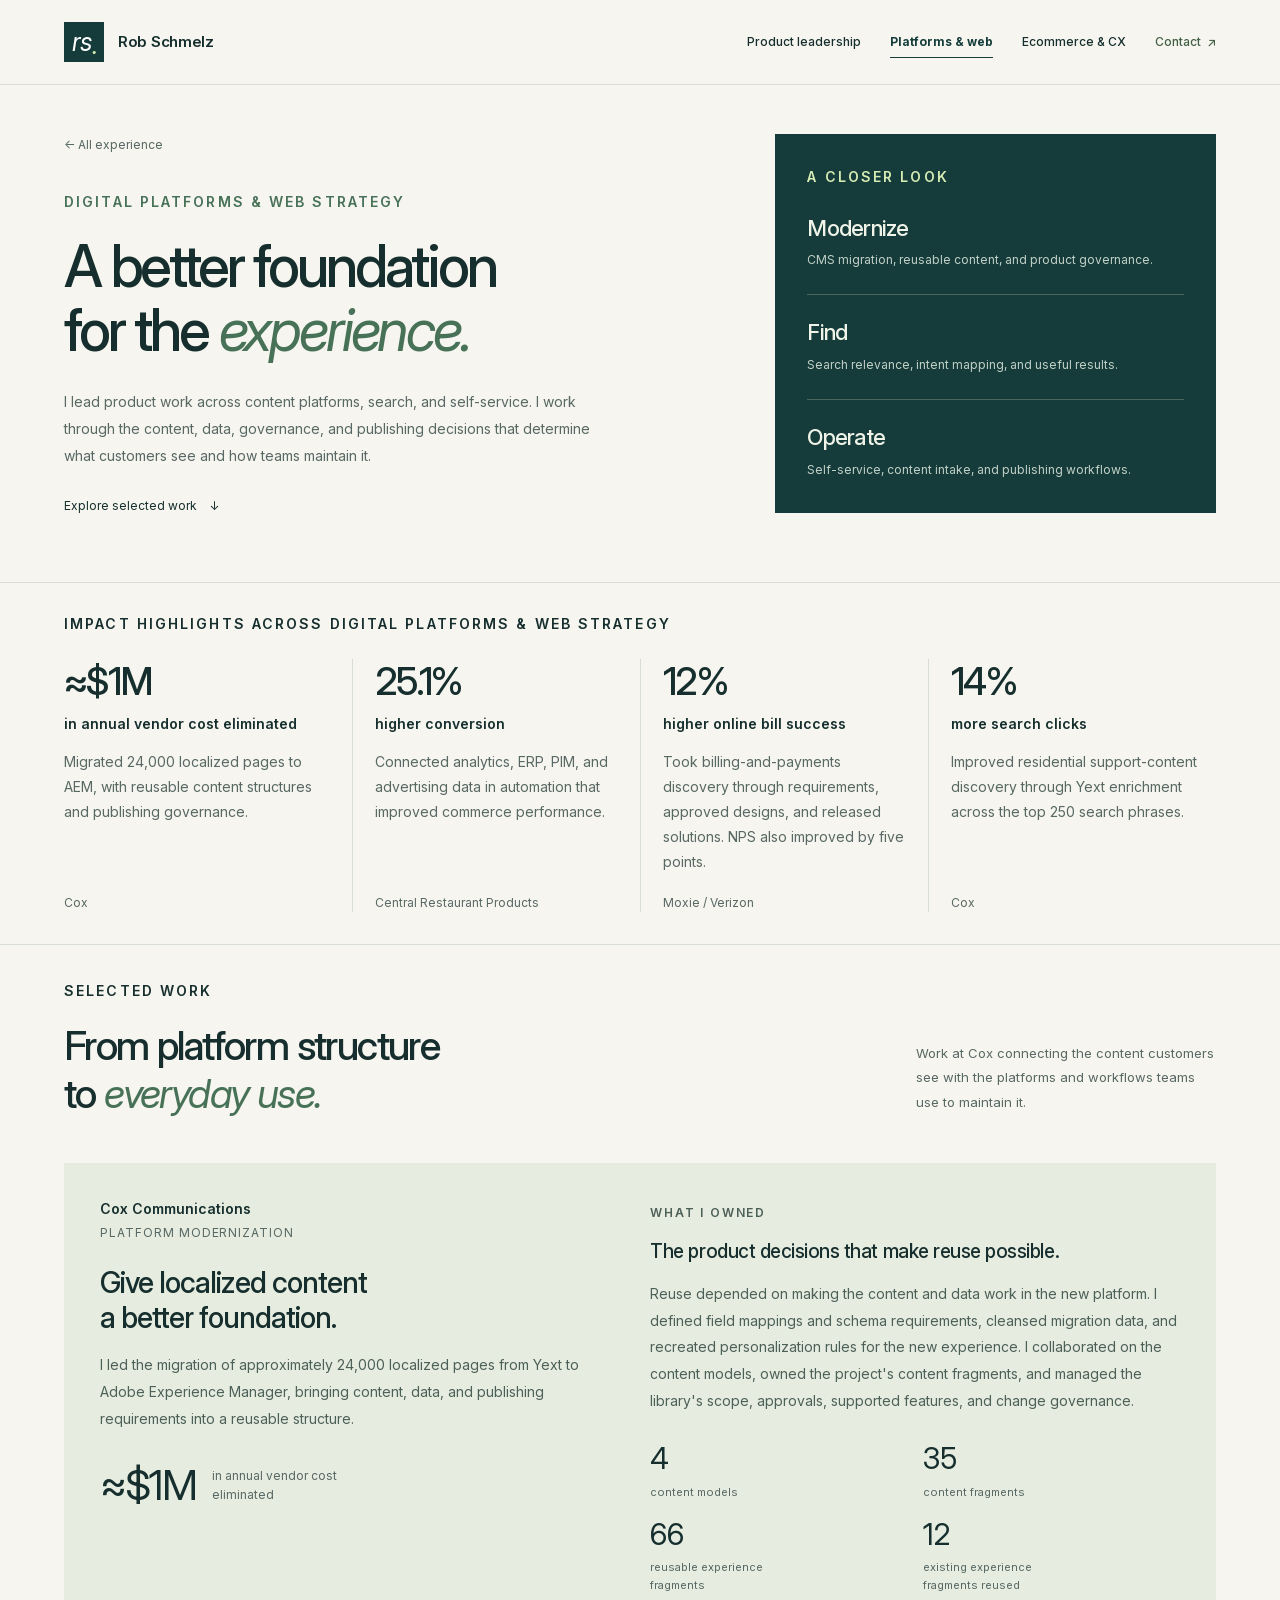
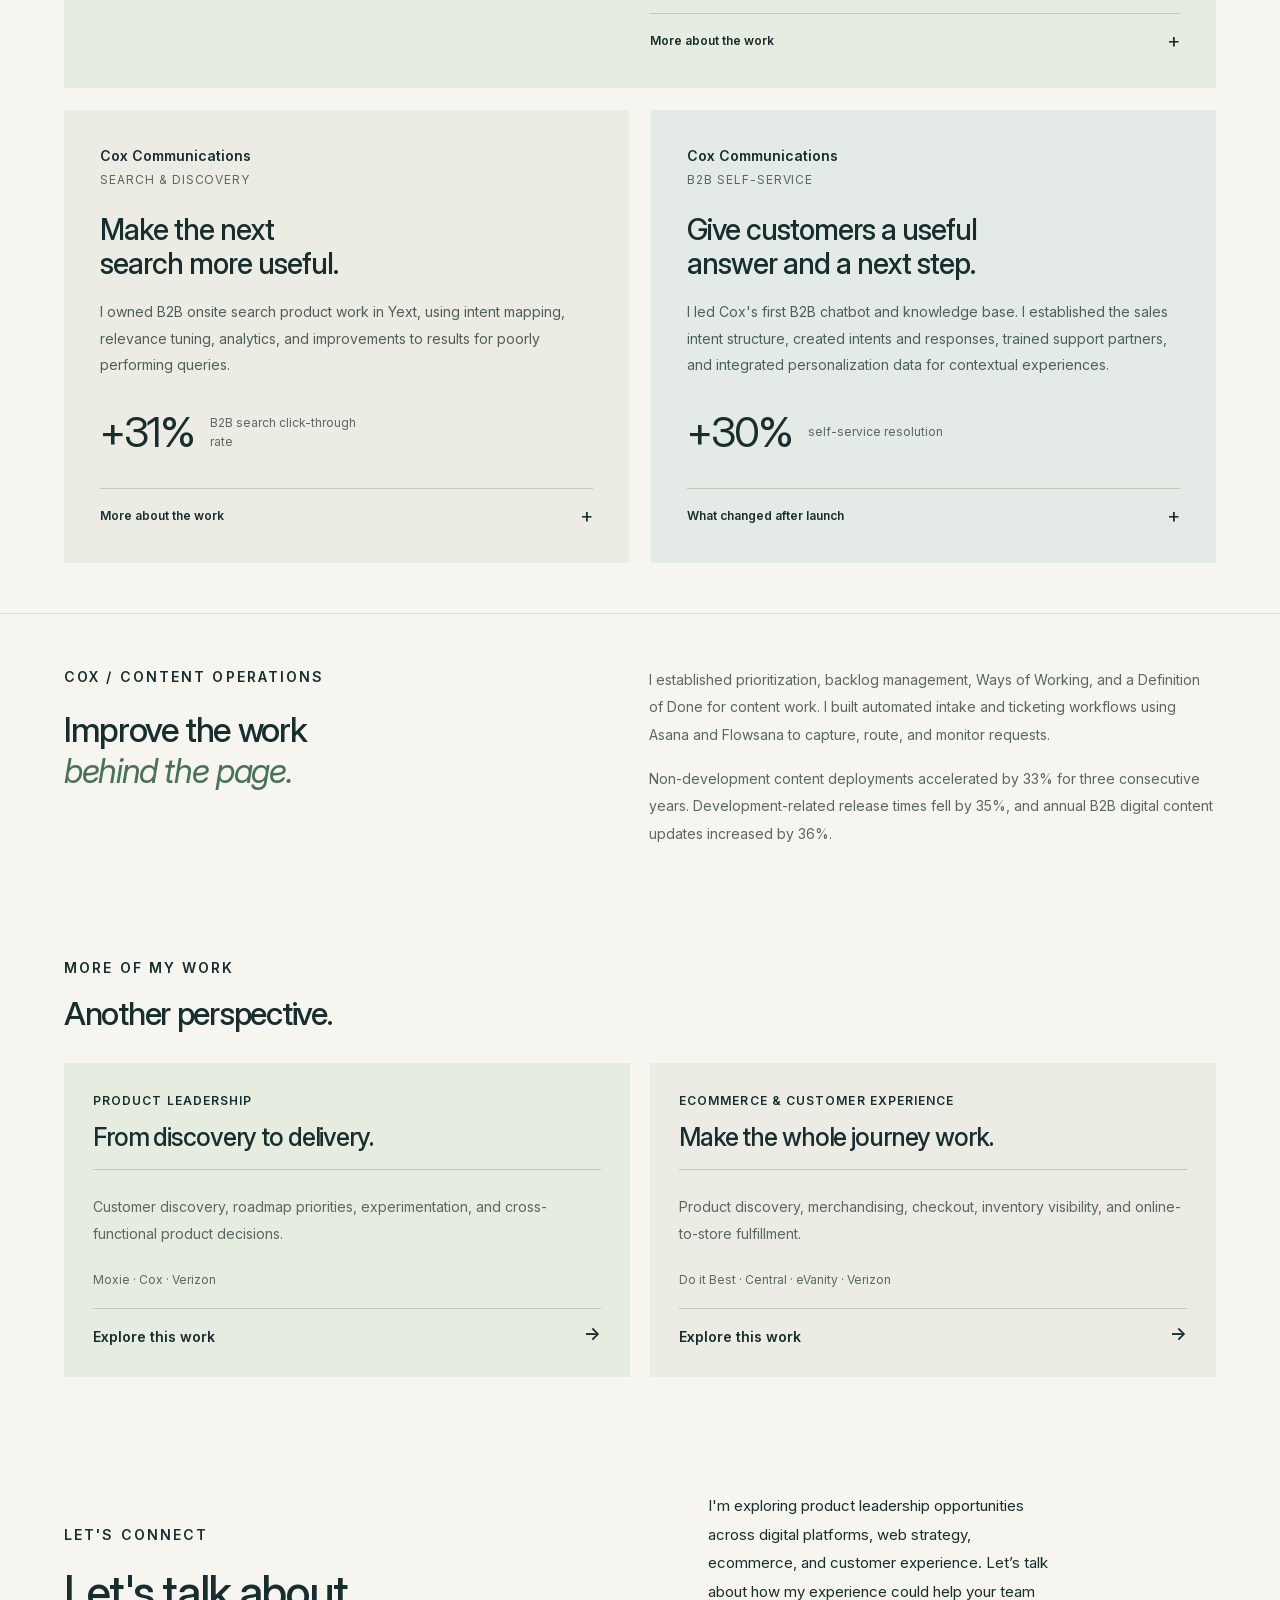
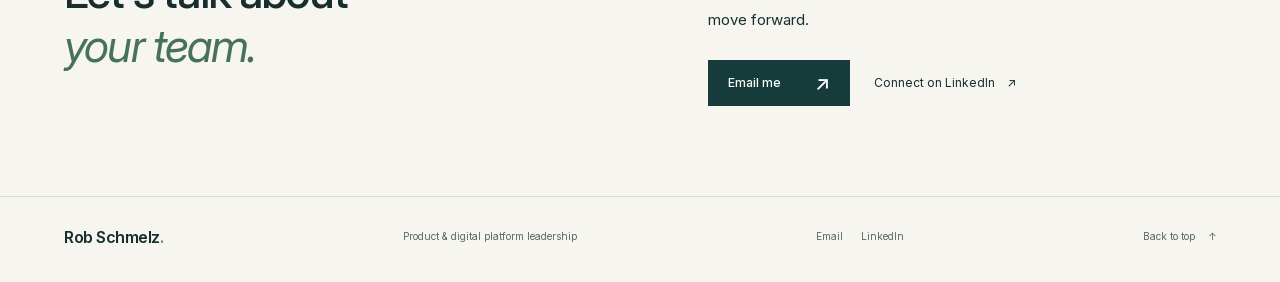
==== digital-platforms.html @ 1239a4dd "Polish portfolio grammar and clarify fulfillment wording" ====
<!doctype html>
<html lang="en"><head><meta charset="utf-8"><meta name="viewport" content="width=device-width, initial-scale=1"><meta name="theme-color" content="#153c3a"><meta name="description" content="Cox CMS modernization, structured content, search, self-service, and publishing workflows. Digital platform and web strategy work by Rob Schmelz."><meta name="robots" content="index, follow"><link rel="canonical" href="https://rs-mandalorian.github.io/portfolio/digital-platforms.html"><meta property="og:title" content="Digital Platforms &amp; Web Strategy | Rob Schmelz"><meta property="og:description" content="Cox CMS modernization, structured content, search, self-service, and publishing workflows. Digital platform and web strategy work by Rob Schmelz."><meta property="og:type" content="website"><meta property="og:url" content="https://rs-mandalorian.github.io/portfolio/digital-platforms.html"><title>Digital Platforms &amp; Web Strategy | Rob Schmelz</title><link rel="icon" href="./mark.svg" type="image/svg+xml"><link rel="stylesheet" href="./styles.css?v=aem-fragments-v9"><script src="./app.js" defer></script></head>
<body><a class="skip-link" href="#main">Skip to content</a><header class="site-header"><a class="wordmark" href="./index.html" aria-label="Rob Schmelz, home"><span class="monogram" aria-hidden="true">rs<span>.</span></span><span>Rob Schmelz</span></a><button class="menu-button" aria-expanded="false" aria-controls="navigation" hidden>Menu <span aria-hidden="true">+</span></button><nav id="navigation" aria-label="Main navigation"><a href="./product-leadership.html">Product leadership</a><a href="./digital-platforms.html" aria-current="page">Platforms &amp; web</a><a href="./ecommerce-customer-experience.html">Ecommerce &amp; CX</a><a href="#contact">Contact <span aria-hidden="true">↗</span></a></nav></header><main id="main"><section class="detail-hero section-shell" id="top" aria-labelledby="page-title"><div><a class="breadcrumb" href="./index.html">← All experience</a><p class="eyebrow">Digital platforms &amp; web strategy</p><h1 id="page-title">A better foundation<br>for the <em>experience.</em></h1><p class="detail-intro">I lead product work across content platforms, search, and self-service. I work through the content, data, governance, and publishing decisions that determine what customers see and how teams maintain it.</p><a class="text-link" href="#work">Explore selected work <span aria-hidden="true">↓</span></a></div><aside class="focus-panel" aria-label="Work covered on this page"><p class="eyebrow">A closer look</p><ol><li><div><h2>Modernize</h2><p>CMS migration, reusable content, and product governance.</p></div></li><li><div><h2>Find</h2><p>Search relevance, intent mapping, and useful results.</p></div></li><li><div><h2>Operate</h2><p>Self-service, content intake, and publishing workflows.</p></div></li></ol></aside></section><section class="impact-highlights section-shell" id="impact" aria-labelledby="impact-title"><div class="impact-heading"><h2 class="eyebrow" id="impact-title">Impact highlights across Digital Platforms &amp; Web Strategy</h2></div><ol class="impact-grid"><li class="impact-card"><h3><strong>≈$1M</strong><span>in annual vendor cost eliminated</span></h3><p class="impact-description">Migrated 24,000 localized pages to AEM, with reusable content structures and publishing governance.</p><p class="impact-employer">Cox</p></li><li class="impact-card"><h3><strong>25.1%</strong><span>higher conversion</span></h3><p class="impact-description">Connected analytics, ERP, PIM, and advertising data in automation that improved commerce performance.</p><p class="impact-employer">Central Restaurant Products</p></li><li class="impact-card"><h3><strong>12%</strong><span>higher online bill success</span></h3><p class="impact-description">Took billing-and-payments discovery through requirements, approved designs, and released solutions. NPS also improved by five points.</p><p class="impact-employer">Moxie / Verizon</p></li><li class="impact-card"><h3><strong>14%</strong><span>more search clicks</span></h3><p class="impact-description">Improved residential support-content discovery through Yext enrichment across the top 250 search phrases.</p><p class="impact-employer">Cox</p></li></ol></section><section class="section-shell detail-work" id="work" aria-labelledby="work-title"><div class="section-heading"><div><p class="eyebrow">Selected work</p><h2 id="work-title">From platform structure<br>to <em>everyday use.</em></h2></div><p>Work at Cox connecting the content customers see with the platforms and workflows teams use to maintain it.</p></div><article class="case case-featured">
        <div class="case-overview"><div class="case-meta"><span>Cox Communications</span><span>Platform modernization</span></div><h3>Give localized content<br>a better foundation.</h3><p>I led the migration of approximately 24,000 localized pages from Yext to Adobe Experience Manager, bringing content, data, and publishing requirements into a reusable structure.</p><div class="case-outcome"><strong>≈$1M</strong><span>in annual vendor cost eliminated</span></div></div>
        <div class="case-story"><p class="eyebrow">What I owned</p><h4>The product decisions that make reuse possible.</h4><p>Reuse depended on making the content and data work in the new platform. I defined field mappings and schema requirements, cleansed migration data, and recreated personalization rules for the new experience. I collaborated on the content models, owned the project's content fragments, and managed the library's scope, approvals, supported features, and change governance.</p><div class="library-counts library-counts-fragments"><div><strong>4</strong><span>content models</span></div><div><strong>35</strong><span>content fragments</span></div><div><strong>66</strong><span>reusable experience fragments</span></div><div><strong>12</strong><span>existing experience fragments reused</span></div></div><details><summary>More about the work <span aria-hidden="true">+</span></summary><div class="detail-copy"><p>I created a SQL database to ingest and normalize Yext Knowledge Graph data. That gave the team a repeatable source for AEM content structures.</p><p>I co-defined the AEM structures with technical partners, wrote user stories and acceptance criteria, and coordinated phased releases designed to protect revenue continuity.</p><p>As I standardized visualization, documentation, and delivery workflows using Figma and FigJam, the projected delivery timeline fell from approximately two years to one.</p></div></details></div>
      </article><div class="case-pair"><article class="case case-search"><div class="case-meta"><span>Cox Communications</span><span>Search &amp; discovery</span></div><h3>Make the next<br>search more useful.</h3><p>I owned B2B onsite search product work in Yext, using intent mapping, relevance tuning, analytics, and improvements to results for poorly performing queries.</p><div class="case-outcome"><strong>+31%</strong><span>B2B search click-through rate</span></div><details><summary>More about the work <span aria-hidden="true">+</span></summary><div class="detail-copy"><p>In a separate residential search initiative, I identified high-volume phrases that weren't surfacing the right support content. I updated daily Yext ingestion rules to add supplemental search terms to a newly indexed field.</p><p>I expanded the rules to cover the top 250 search phrases, increasing residential search clicks by 14%.</p></div></details></article><article class="case case-fulfillment"><div class="case-meta"><span>Cox Communications</span><span>B2B self-service</span></div><h3>Give customers a useful<br>answer and a next step.</h3><p>I led Cox's first B2B chatbot and knowledge base. I established the sales intent structure, created intents and responses, trained support partners, and integrated personalization data for contextual experiences.</p><div class="case-outcome"><strong>+30%</strong><span>self-service resolution</span></div><details><summary>What changed after launch <span aria-hidden="true">+</span></summary><div class="detail-copy"><p>The B2B chatbot diverted 25% of support inquiries. I used post-launch feedback to reprioritize escalation paths and improve responses about service pricing and availability.</p><p>In a separate residential chatbot initiative, I led the vendor migration from Creative Virtual to LogMeIn / Nanorep. That work increased engagement by 12% and reduced support demand by 22%.</p></div></details></article></div></section><section class="section-shell narrative-section" aria-labelledby="operations-title"><div><p class="eyebrow">Cox / Content operations</p><h2 id="operations-title">Improve the work<br><em>behind the page.</em></h2></div><div class="narrative-copy"><p>I established prioritization, backlog management, Ways of Working, and a Definition of Done for content work. I built automated intake and ticketing workflows using Asana and Flowsana to capture, route, and monitor requests.</p><p>Non-development content deployments accelerated by 33% for three consecutive years. Development-related release times fell by 35%, and annual B2B digital content updates increased by 36%.</p></div></section><section class="section-shell related-section" aria-labelledby="related-title"><p class="eyebrow">More of my work</p><h2 id="related-title">Another perspective.</h2><div class="area-grid related-grid"><article class="area-card"><div class="area-header"><div><p class="eyebrow">Product leadership</p><h3>From discovery to delivery.</h3></div></div><p class="area-description">Customer discovery, roadmap priorities, experimentation, and cross-functional product decisions.</p><span class="area-employers">Moxie · Cox · Verizon</span><a class="area-link" href="./product-leadership.html">Explore this work <span aria-hidden="true">→</span></a></article><article class="area-card"><div class="area-header"><div><p class="eyebrow">Ecommerce &amp; customer experience</p><h3>Make the whole journey work.</h3></div></div><p class="area-description">Product discovery, merchandising, checkout, inventory visibility, and online-to-store fulfillment.</p><span class="area-employers">Do it Best · Central · eVanity · Verizon</span><a class="area-link" href="./ecommerce-customer-experience.html">Explore this work <span aria-hidden="true">→</span></a></article></div></section><section class="contact-section section-shell" id="contact" aria-labelledby="contact-title"><div><p class="eyebrow">Let's connect</p><h2 id="contact-title">Let's talk about<br><em>your team.</em></h2></div><div class="contact-copy"><p>I'm exploring product leadership opportunities across digital platforms, web strategy, ecommerce, and customer experience. Let’s talk about how my experience could help your team move forward.</p><div class="contact-links"><a class="button button-dark" href="mailto:rob.schmelz@gmail.com">Email me <span aria-hidden="true">↗</span></a><a class="text-link" href="https://www.linkedin.com/in/robschmelz/" target="_blank" rel="noopener noreferrer">Connect on LinkedIn <span aria-hidden="true">↗</span></a></div></div></section></main><footer class="site-footer section-shell"><a class="footer-name" href="#top">Rob Schmelz<span aria-hidden="true">.</span></a><p>Product &amp; digital platform leadership</p><div class="footer-links"><a href="mailto:rob.schmelz@gmail.com">Email</a><a href="https://www.linkedin.com/in/robschmelz/" target="_blank" rel="noopener noreferrer">LinkedIn</a></div><a href="#top">Back to top <span aria-hidden="true">↑</span></a></footer></body></html>
---- styles.css ----
@charset "UTF-8";
@font-face{font-family:Inter;font-style:normal;font-weight:100 900;font-display:swap;src:url("./InterVariable.woff2") format("woff2")}@font-face{font-family:Inter;font-style:italic;font-weight:100 900;font-display:swap;src:url("./InterVariable-Italic.woff2") format("woff2")}
:root{--paper:#f6f5ef;--ink:#162f2e;--muted:#586864;--line:#d8ded4;--green:#153c3a;--lime:#d7ecb4;--white:#fff;--sans:'Inter',Arial,sans-serif}
*{box-sizing:border-box}html{scroll-behavior:smooth;scroll-padding-top:100px}body{margin:0;background:var(--paper);color:var(--ink);font:16px/1.65 var(--sans);-webkit-font-smoothing:antialiased}a{color:inherit;text-decoration:none}button{font:inherit}button,a,summary{-webkit-tap-highlight-color:transparent}a:focus-visible,button:focus-visible,summary:focus-visible{outline:3px solid #36817c;outline-offset:5px}::selection{background:var(--lime);color:var(--green)}h1,h2,h3,h4,p{margin:0}h1,h2,h3,h4{font-weight:500}em{font-family:var(--sans);font-weight:400}svg{display:block;max-width:100%}.section-shell{max-width:1320px;padding-left:64px;padding-right:64px;margin-left:auto;margin-right:auto}.section-space{padding-top:110px;padding-bottom:100px}.eyebrow{font-size:14px;font-weight:600;line-height:1.5;letter-spacing:.15em;text-transform:uppercase}.muted{color:var(--muted)}.skip-link{position:fixed;top:10px;left:12px;transform:translateY(-200%);z-index:100;background:var(--lime);padding:12px}.skip-link:focus{transform:translateY(0)}
.draft-note{display:flex;align-items:center;justify-content:center;gap:9px;min-height:31px;background:#e7ebdf;color:#455b51;font-size:10px;letter-spacing:.08em}.status-dot{width:5px;height:5px;border-radius:50%;background:#55715a}.draft-divider{margin:0 3px;opacity:.5}.site-header{max-width:1320px;margin:auto;padding:22px 64px;display:flex;align-items:center;justify-content:space-between;gap:32px;border-bottom:1px solid var(--line)}.wordmark{display:flex;align-items:center;gap:14px;font-weight:600;font-size:15px;letter-spacing:-.02em}.monogram{width:40px;height:40px;display:grid;place-content:center;background:var(--green);color:white;font:italic 25px/1 var(--sans);position:relative;padding-right:4px}.monogram span{position:absolute;right:6px;bottom:4px;color:var(--lime)}nav{display:flex;gap:29px;font-size:12px;font-weight:500}nav a{position:relative;padding:9px 0}nav a:after,.text-link:after{content:'';position:absolute;bottom:3px;left:0;width:0;height:1px;background:currentColor;transition:width .2s}nav a:hover:after,.text-link:hover:after{width:100%}nav a:last-child{color:#416044}nav span{padding-left:3px}.menu-button{border:1px solid var(--line);background:transparent;padding:6px 12px;color:var(--ink)}
.hero{display:grid;grid-template-columns:1.25fr 1fr;gap:54px;padding-top:74px;padding-bottom:76px;align-items:center}.hero .eyebrow{display:flex;align-items:center;gap:12px;margin-bottom:27px}.short-rule{width:26px;height:1px;background:#7c9477}.hero h1{font-size:clamp(42px,4.85vw,67px);line-height:1.075;letter-spacing:-.055em}.hero h1 em{color:#427255;letter-spacing:-.05em}.hero-intro{max-width:475px;margin-top:27px;font-size:15px;color:var(--muted);line-height:1.85}.hero-actions{display:flex;align-items:center;flex-wrap:wrap;gap:24px;margin-top:32px}.button{display:inline-flex;align-items:center;justify-content:space-between;gap:34px;padding:13px 20px;font-size:12px;font-weight:500;transition:background .2s,transform .2s}.button-dark{color:#fff;background:var(--green)}.button-dark:hover{background:#2e5c52;transform:translateY(-2px)}.button span{font-size:20px;line-height:1}.text-link{position:relative;font-size:12px;padding:8px 0}.text-link span{margin-left:9px}
.platform-art{background:var(--green);color:#ecf1e8;min-width:0;padding:26px 28px 0;position:relative;overflow:hidden}.platform-art:before{content:'';position:absolute;right:-110px;top:170px;width:300px;height:300px;border:1px solid #8da898;border-radius:50%;opacity:.13;pointer-events:none}.art-topline{display:flex;justify-content:space-between;gap:12px;font-size:9px;letter-spacing:.08em;text-transform:uppercase;color:#bbd0c0}.art-index{opacity:.7}.platform-art h2{font-family:var(--sans);font-size:27px;line-height:1.22;letter-spacing:-.02em;margin-top:34px}.platform-diagram{margin:16px -6px 0;width:calc(100% + 12px)}.art-caption{display:flex;align-items:center;gap:17px;border-top:1px solid #486860;padding:21px 0 25px}.art-caption-number{font:39px/1.1 var(--sans);letter-spacing:-.055em;color:var(--lime)}.art-caption p{font-size:11px;line-height:1.65;color:#c3d1c6}.art-bottomline{display:flex;justify-content:space-between;border-top:1px solid #486860;padding:14px 0;font-size:11px;letter-spacing:.08em;color:#bacbbf}.art-bottomline span:last-child{color:var(--lime);font-size:18px;line-height:1}
.proof-strip{display:grid;grid-template-columns:.9fr 1fr 1fr 1fr;align-items:center;border-top:1px solid var(--line);border-bottom:1px solid var(--line);padding-top:29px;padding-bottom:29px;gap:25px}.proof-label{display:flex;flex-direction:column;gap:8px}.proof-label>span:last-child{font-size:12px;color:var(--muted)}.proof-item{border-left:1px solid var(--line);padding-left:28px}.proof-item strong{font:38px/1.2 var(--sans);letter-spacing:-.04em}.proof-item>span{display:block;font-size:14px;line-height:1.7;margin-top:8px;color:var(--muted)}
.section-heading{display:flex;justify-content:space-between;align-items:flex-end;gap:70px;margin-bottom:45px}.section-heading .eyebrow{margin-bottom:21px}h2{font-size:40px;line-height:1.2;letter-spacing:-.04em}.section-heading>p{max-width:300px;color:var(--muted);font-size:13px;line-height:1.9;padding-bottom:3px}.section-heading h2 em{color:#477257}.case{padding:35px 36px;background:#ecefe6}.case-meta{display:flex;flex-direction:column;align-items:flex-start;gap:5px;font-size:14px;line-height:1.5}.case-meta>span:first-child{font-weight:600}.case-meta>span:last-child{color:var(--muted);font-size:12px;letter-spacing:.08em;text-transform:uppercase}.case h3{font-size:29px;line-height:1.2;letter-spacing:-.035em;margin-top:24px}.case p{font-size:14px;line-height:1.9;color:#4d6058}.case-overview>p,.case-pair .case>p{margin-top:17px}.case-featured{display:grid;grid-template-columns:1fr 1.08fr;gap:60px;background:#e6ecdf}.case-story{padding-top:4px}.case-story .eyebrow{font-size:12px}.case-story h4{font-size:19px;line-height:1.45;letter-spacing:-.025em;margin-top:13px;margin-bottom:16px}.case-outcome{display:flex;align-items:center;gap:16px;margin-top:32px}.case-outcome strong{font:42px/1 var(--sans);letter-spacing:-.05em;white-space:nowrap}.case-outcome>span{font-size:12px;line-height:1.6;max-width:160px;color:var(--muted)}.library-counts{display:grid;grid-template-columns:repeat(3,1fr);gap:15px;margin-top:26px;margin-bottom:18px}.library-counts strong{font:30px/1.2 var(--sans)}.library-counts span{display:block;font-size:11px;color:var(--muted);line-height:1.6;margin-top:7px;max-width:90px}.case-pair{display:grid;grid-template-columns:1fr 1fr;gap:22px;margin-top:22px}.case-search{background:#edece4}.case-fulfillment{background:#e4ebe7}.case-pair .case{display:flex;flex-direction:column;align-items:stretch}.case-pair .case>p{flex:1}.case-pair .case-outcome{margin-bottom:25px}details{border-top:1px solid #bfcaba;margin-top:10px}summary{list-style:none;cursor:pointer;padding:17px 0 2px;display:flex;justify-content:space-between;align-items:center;font-size:12px;font-weight:600;gap:15px}summary::-webkit-details-marker{display:none}summary>span{font-size:20px;font-weight:400;line-height:1}details[open] summary>span{transform:rotate(45deg)}.detail-copy{padding-top:17px}.detail-copy p+p{margin-top:13px}.detail-copy p{font-size:14px}
.approach-section{background:var(--green);color:#eef2e7}.approach-inner{display:grid;grid-template-columns:1fr 1fr;gap:90px;padding-top:77px;padding-bottom:77px}.approach-intro .eyebrow{color:#b9d19c;margin-bottom:27px}.approach-intro h2{font-size:36px;line-height:1.26}.approach-intro em{color:var(--lime)}.approach-intro>p:last-child{font-size:14px;line-height:1.9;color:#c1d0c7;max-width:410px;margin-top:24px}.approach-steps>div{display:flex;gap:20px;border-top:1px solid #46665d;padding:21px 0}.approach-steps>div:first-child{padding-top:0;border-top:0}.approach-steps>div:last-child{padding-bottom:0}.step-number{font:italic 17px/1.5 var(--sans);color:#b6d19c}.approach-steps h3{font-size:16px;margin:1px 0 7px}.approach-steps p{font-size:14px;line-height:1.85;color:#c1d0c7}
.experience-section .section-heading{margin-bottom:38px}.experience-row{display:grid;grid-template-columns:120px 1fr 1fr;gap:25px;border-top:1px solid var(--line);padding:27px 0}.experience-date{font-size:12px;color:var(--muted);padding-top:4px}.experience-role h3{font-size:18px;line-height:1.5;letter-spacing:-.025em}.experience-role p{font-size:14px;line-height:1.8;color:var(--muted);margin-top:5px;max-width:295px}.experience-description{font-size:14px;line-height:1.9;color:var(--muted)}.education-line{border-top:1px solid var(--line);padding-top:24px;display:flex;gap:30px;align-items:center}.education-line>span:last-child{font-size:14px}.education-line .eyebrow{font-size:14px}
.building-section{display:grid;grid-template-columns:.8fr 1.2fr;gap:85px;padding-top:55px;padding-bottom:55px;background:#e9eade}.building-heading .eyebrow{margin-bottom:22px}.building-heading h2{font-size:38px}.building-heading em{color:#477257}.building-heading>p:last-child{font-size:14px;line-height:1.9;color:var(--muted);margin-top:23px;max-width:310px}.building-projects article+article{border-top:1px solid #c4cdbb;margin-top:26px;padding-top:26px}.project-number{font:italic 15px var(--sans);color:#65805e}.project-number span{font:9px var(--sans);letter-spacing:.06em;text-transform:uppercase;margin-left:10px}.building-projects h3{font-size:20px;line-height:1.5;margin:12px 0 10px;letter-spacing:-.025em}.building-projects p{font-size:14px;line-height:1.9;color:#4d6058}.tags{display:flex;gap:7px;flex-wrap:wrap;list-style:none;padding:0;margin:17px 0 0}.tags li{font-size:12px;border:1px solid #c4cdbb;padding:3px 9px;border-radius:2px}
.contact-section{padding-top:95px;padding-bottom:90px;display:grid;grid-template-columns:1fr .9fr;gap:80px;align-items:center}.contact-section .eyebrow{margin-bottom:20px}.contact-section h2{font-size:45px}.contact-section em{color:#477257}.contact-copy>p:first-child{font-size:15px;line-height:1.9;max-width:350px}.contact-pending{font-size:11px;color:var(--muted);margin-top:22px;padding-top:16px;border-top:1px solid var(--line);max-width:350px}.site-footer{border-top:1px solid var(--line);display:flex;align-items:center;justify-content:space-between;gap:25px;padding-top:27px;padding-bottom:32px;font-size:10px;color:var(--muted)}.footer-name{font-size:16px;font-weight:600;letter-spacing:-.03em;color:var(--ink)}.footer-name>span{color:#6a8a4d}.site-footer>a:last-child>span{margin-left:10px}
.contact-links{display:flex;align-items:center;flex-wrap:wrap;gap:24px;margin-top:25px}.footer-links{display:flex;gap:18px}.footer-links a:hover{text-decoration:underline;text-underline-offset:4px}
nav a[aria-current=page]{color:var(--green);font-weight:700}nav a[aria-current=page]:after{width:100%}.area-grid{display:grid;grid-template-columns:repeat(3,minmax(0,1fr));gap:20px}.area-card{display:flex;flex-direction:column;align-items:flex-start;padding:29px;background:#e6ecdf;transition:background .2s,transform .2s;min-width:0}.area-card:nth-child(2){background:#edece4}.area-card:nth-child(3){background:#e4ebe7}.area-card .area-link:hover{text-decoration:underline;text-underline-offset:4px}.area-card .eyebrow{font-size:12px;letter-spacing:.09em;min-height:28px}.area-card h3{font-size:26px;line-height:1.25;letter-spacing:-.045em;margin:14px 0 17px}.area-description{font-size:14px;color:var(--muted);line-height:1.9;flex:1}.area-employers{font-size:12px;color:var(--muted);margin:22px 0 18px;line-height:1.7}.area-link{font-size:14px;font-weight:600;width:100%;display:flex;justify-content:space-between;border-top:1px solid #becbb7;padding-top:16px;gap:15px}.area-link span{font-size:18px;line-height:1}.detail-hero{display:grid;grid-template-columns:1.3fr .9fr;gap:75px;align-items:center;padding-top:45px;padding-bottom:65px}.breadcrumb{font-size:12px;color:var(--muted);display:inline-block;margin-bottom:36px}.breadcrumb:hover{text-decoration:underline;text-underline-offset:4px}.detail-hero .eyebrow{color:#477257;margin-bottom:22px}.detail-hero h1{font-size:clamp(40px,4.5vw,61px);line-height:1.12;letter-spacing:-.055em}.detail-hero h1 em{color:#477257}.detail-intro{font-size:14px;color:var(--muted);line-height:1.95;max-width:540px;margin:25px 0 21px}.focus-panel{background:var(--green);color:#eff3e8;padding:32px}.focus-panel>.eyebrow{color:var(--lime);margin:0 0 26px}.focus-panel ol{list-style:none;padding:0;margin:0}.focus-panel li{display:flex;gap:18px;padding:22px 0;border-top:1px solid #48685e}.focus-panel li:first-child{padding-top:0;border-top:0}.focus-panel li:last-child{padding-bottom:0}.focus-panel li>span{font-size:12px;color:var(--lime);padding-top:5px}.focus-panel h2{font-size:22px;line-height:1.4;letter-spacing:-.035em}.focus-panel li p{font-size:12px;color:#c1d0c7;margin-top:6px;line-height:1.9}.detail-work{padding-top:35px;padding-bottom:50px}.case-followup{margin-top:15px}.narrative-section{display:grid;grid-template-columns:1fr 1.1fr;gap:70px;border-top:1px solid var(--line);padding-top:52px;padding-bottom:65px}.narrative-section .eyebrow{margin-bottom:23px}.narrative-section h2{font-size:34px}.narrative-section h2 em{color:#477257}.narrative-copy p{font-size:14px;line-height:1.95;color:var(--muted)}.narrative-copy p+p{margin-top:17px}.narrative-copy .text-link{display:inline-block;margin-top:16px}.related-section{padding-top:45px;padding-bottom:20px}.related-section>h2{font-size:32px;margin:17px 0 30px}.related-grid{grid-template-columns:repeat(2,minmax(0,1fr))}.related-grid .area-card h3{font-size:25px}.related-grid .area-card .eyebrow{min-height:0}.fulfillment-feature{display:grid;grid-template-columns:1.2fr 1fr;gap:0 55px;background:#e4ebe7}.fulfillment-feature>.case-meta,.fulfillment-feature>h3,.fulfillment-feature>p{grid-column:1}.fulfillment-feature>p{margin-top:18px}.fulfillment-feature>.case-outcome{grid-column:2;grid-row:1/4;display:block;align-self:center;border-left:1px solid #bfcaba;padding-left:45px;margin:0}.fulfillment-feature>.case-outcome strong{font-size:68px}.fulfillment-feature>.case-outcome>span{display:block;max-width:230px;font-size:12px;margin-top:16px}.fulfillment-feature>details{grid-column:1/-1;margin-top:30px}.art-bottomline>a:hover{text-decoration:underline;text-underline-offset:4px}
@media(max-width:1000px){.area-grid{gap:15px}.area-card{padding:24px}.area-card h3{font-size:23px}.detail-hero{gap:35px}.detail-hero h1{font-size:46px}.focus-panel{padding:26px}.narrative-section{gap:40px}.fulfillment-feature{gap:0 30px}.fulfillment-feature>.case-outcome{padding-left:30px}.fulfillment-feature>.case-outcome strong{font-size:54px}}
@media(max-width:800px){.area-grid{grid-template-columns:1fr}.area-card{padding:29px}.area-card h3{font-size:29px;max-width:460px}.area-card .eyebrow{min-height:0}.area-employers{margin-top:18px}.area-description{max-width:550px}.detail-hero{grid-template-columns:1fr;gap:30px;padding-top:27px;padding-bottom:35px}.breadcrumb{margin-bottom:27px}.detail-hero h1{font-size:clamp(36px,7vw,53px)}.detail-intro{max-width:600px}.focus-panel{padding:28px}.focus-panel ol{display:grid;grid-template-columns:repeat(3,minmax(0,1fr));gap:20px}.focus-panel li{padding:0;display:block;border-top:0}.focus-panel li>span{display:block;margin-bottom:12px}.focus-panel h2{font-size:20px}.focus-panel li p{font-size:11px}.narrative-section{grid-template-columns:1fr;gap:25px;padding-top:40px;padding-bottom:40px}.narrative-section h2{font-size:31px}.related-grid{grid-template-columns:repeat(2,minmax(0,1fr))}.related-grid .area-card{padding:23px}.related-grid .area-card h3{font-size:24px}.fulfillment-feature>.case-outcome strong{font-size:47px}}
@media(max-width:540px){.area-card{padding:25px}.area-card h3{font-size:28px}.detail-hero h1{font-size:clamp(34px,9.3vw,44px)}.detail-hero .eyebrow{font-size:10px}.detail-intro{font-size:13px}.focus-panel ol{grid-template-columns:1fr;gap:0}.focus-panel li{display:flex;gap:18px;border-top:1px solid #48685e;padding:18px 0}.focus-panel li>span{margin:0}.focus-panel li p{font-size:12px}.focus-panel>.eyebrow{margin-bottom:22px}.related-grid{grid-template-columns:1fr}.related-section{padding-top:25px}.narrative-section h2{font-size:29px}.fulfillment-feature{display:block}.fulfillment-feature>.case-outcome{border:0;padding:0;margin-top:26px}.fulfillment-feature>.case-outcome strong{font-size:43px}.fulfillment-feature>.case-outcome>span{font-size:12px;max-width:100%;margin-top:10px}.fulfillment-feature>details{margin-top:25px}.detail-work{padding-top:25px}.site-footer{column-gap:17px}}
.menu-button{display:none}
@media(min-width:1500px){.hero{padding-top:85px;padding-bottom:88px}.hero h1{font-size:70px}}
@media(max-width:1100px){.section-shell{padding-left:38px;padding-right:38px}.site-header{padding-left:38px;padding-right:38px}nav{gap:19px}.hero{gap:30px}.hero h1{font-size:53px}.hero-actions{gap:13px}.platform-art{padding-left:22px;padding-right:22px}.platform-art h2{font-size:24px}.art-caption-number{font-size:34px}.proof-strip{gap:15px}.proof-item{padding-left:20px}.proof-item strong{font-size:33px}.case-featured{gap:35px}.case{padding:29px}.approach-inner{gap:45px}.approach-intro h2{font-size:31px}.experience-row{grid-template-columns:95px 1fr 1fr}.building-section{gap:45px}}
@media(max-width:800px){html{scroll-padding-top:25px}.section-shell{padding-left:26px;padding-right:26px}.site-header{padding:18px 26px;position:relative;flex-wrap:wrap;gap:14px}.wordmark{font-size:14px}.menu-button:not([hidden]){display:flex;align-items:center;gap:20px}.site-header nav{width:100%;flex-wrap:wrap;gap:12px 24px}.js .site-header nav{display:none}.js .site-header nav.is-open{display:flex;padding-top:10px}.hero{grid-template-columns:1fr;gap:40px;padding-top:45px;padding-bottom:45px}.hero h1{font-size:clamp(43px,8.5vw,65px)}.hero-intro{max-width:560px}.platform-art{max-width:550px;width:100%;padding:25px 28px 0}.platform-art h2{font-size:30px}.platform-diagram{max-height:265px;margin-top:12px}.art-caption{padding-top:18px;padding-bottom:18px}.art-caption-number{font-size:40px}.art-caption p{font-size:14px}.proof-strip{grid-template-columns:repeat(3,1fr);gap:20px;padding-top:24px;padding-bottom:24px}.proof-label{grid-column:1/-1;flex-direction:row;justify-content:space-between;padding-bottom:6px}.proof-item{padding-left:15px}.proof-item:nth-child(2){padding-left:0;border-left:0}.proof-item strong{font-size:32px}.proof-item>span{font-size:10px}.section-space{padding-top:70px;padding-bottom:65px}.section-heading{gap:22px;align-items:flex-start;flex-direction:column;margin-bottom:30px}h2{font-size:35px}.section-heading>p{max-width:480px}.case-featured{grid-template-columns:1fr;gap:32px}.case-story{border-top:1px solid #bfcaba;padding-top:25px}.case-pair{gap:16px}.case-pair .case{padding:24px}.case h3{font-size:26px}.case-outcome{flex-wrap:wrap;gap:10px}.case-outcome strong{font-size:38px}.case-outcome>span{max-width:190px}.approach-inner{grid-template-columns:1fr;gap:35px;padding-top:55px;padding-bottom:55px}.approach-intro>p:last-child{max-width:560px}.experience-row{grid-template-columns:85px 1fr;gap:8px 20px}.experience-description{grid-column:2}.experience-role p{max-width:100%}.building-section{grid-template-columns:1fr;gap:30px;padding-top:40px;padding-bottom:40px}.building-heading>p:last-child{max-width:500px}.building-projects{display:grid;grid-template-columns:1fr 1fr;gap:25px}.building-projects article+article{border:0;margin:0;padding:0}.contact-section{padding-top:65px;padding-bottom:65px;gap:30px}.contact-section h2{font-size:36px}.contact-copy>p:first-child{font-size:13px}}
@media(max-width:540px){.section-shell{padding-left:22px;padding-right:22px}.site-header{padding-left:22px;padding-right:22px}.hero{padding-top:37px}.hero h1{font-size:clamp(36px,10.8vw,46px);letter-spacing:-.06em}.hero .eyebrow{font-size:9px;gap:9px;margin-bottom:23px}.hero-intro{font-size:14px;line-height:1.85;margin-top:23px}.hero-actions{flex-direction:column;align-items:flex-start;gap:12px;margin-top:26px}.platform-art{padding-left:21px;padding-right:21px}.platform-art h2{font-size:26px}.art-topline{font-size:8px}.art-caption-number{font-size:35px}.art-caption p{font-size:14px}.proof-strip{gap:12px}.proof-label .eyebrow{font-size:14px}.proof-label>span:last-child{font-size:14px}.proof-item{padding-left:12px}.proof-item strong{font-size:27px}.proof-item>span{font-size:12px;line-height:1.65}.section-space{padding-top:58px;padding-bottom:55px}.section-heading h2{font-size:33px}.section-heading .eyebrow{margin-bottom:17px}.case{padding:25px}.case-pair{grid-template-columns:1fr}.case h3{font-size:28px}.case-outcome{flex-wrap:nowrap;gap:16px}.case-outcome strong{font-size:40px}.case-outcome>span{max-width:160px}.case-meta{font-size:10px}.case-story h4{font-size:20px}.library-counts{gap:15px}.approach-intro h2{font-size:30px}.approach-steps>div{gap:15px}.experience-row{grid-template-columns:1fr;gap:10px;padding:24px 0}.experience-date{padding:0;font-size:12px}.experience-description{grid-column:1}.experience-role h3{font-size:18px}.education-line{flex-direction:column;align-items:flex-start;gap:10px}.education-line>span:last-child .muted{display:block;margin-top:3px}.building-projects{grid-template-columns:1fr;gap:0}.building-projects article+article{border-top:1px solid #c4cdbb;padding-top:25px;margin-top:25px}.contact-section{grid-template-columns:1fr;gap:25px}.contact-section h2{font-size:39px}.contact-copy>p:first-child{font-size:14px}.site-footer{flex-wrap:wrap;gap:12px;padding-top:25px;padding-bottom:25px}.site-footer p{order:3;width:100%}.site-footer>a:last-child{margin-left:auto}}
@media(prefers-reduced-motion:reduce){html{scroll-behavior:auto}*,*:before,*:after{transition:none!important}}
@media print{body{background:white;font-size:11pt;color:#111}.draft-note,.site-header nav,.menu-button,.hero-actions,.site-footer>a:last-child{display:none!important}.section-shell,.site-header{padding-left:0;padding-right:0;max-width:none}.site-header{padding-top:0}.hero{padding-top:25px;padding-bottom:25px;gap:25px;grid-template-columns:1.2fr 1fr}.hero h1{font-size:36px}.hero-intro{font-size:11px}.platform-art,.approach-section{-webkit-print-color-adjust:exact;print-color-adjust:exact}.platform-art{padding:18px 20px 0}.platform-art h2{font-size:21px}.platform-diagram{max-height:180px}.proof-strip{padding-top:15px;padding-bottom:15px}.proof-item strong{font-size:28px}.section-space{padding-top:35px;padding-bottom:30px}.section-heading{margin-bottom:20px}h2,.contact-section h2{font-size:28px}.case{break-inside:avoid;padding:22px}.case h3{font-size:23px}.case p,.experience-description,.building-projects p{font-size:14px}.case-featured{gap:25px}.case-pair{gap:15px}details{display:none}.approach-inner{padding-top:30px;padding-bottom:30px;gap:30px;grid-template-columns:1fr 1fr}.approach-intro h2{font-size:25px}.approach-steps p{font-size:10px}.experience-row{padding-top:15px;padding-bottom:15px;break-inside:avoid}.building-section{padding-top:30px;padding-bottom:30px;gap:25px}.contact-section{padding-top:35px;padding-bottom:25px}.site-footer{padding-top:15px;padding-bottom:0}a[href]:after{content:none!important}@page{size:A4;margin:15mm}}



/* Area cards lead with their subject and heading above the divider. */
.area-header{display:grid;grid-template-columns:minmax(0,1fr);gap:14px;width:100%;min-height:0;border-bottom:1px solid #becbb7;padding-bottom:15.875px;margin-bottom:24px}
.area-header>span{font-size:23px;line-height:1;color:#57735a}
.area-card .area-header .eyebrow{min-height:0}
.area-card .area-header h3{margin:12px 0 0}
.related-grid .area-header{min-height:0}
@media(max-width:800px){.area-header,.related-grid .area-header{min-height:0}}

/* Personal introduction and colleague perspectives. */
.hero-context{max-width:475px;margin-top:15px;font-size:14px;line-height:1.85;color:var(--muted)}
.colleagues-section{border-bottom:1px solid var(--line)}
.colleagues-section .section-heading{margin-bottom:30px}
.colleagues-summary{display:grid;grid-template-columns:1fr 1fr;gap:38px;margin-bottom:35px;color:var(--muted);font-size:15px;line-height:1.9}
.recommendation-grid{display:grid;grid-template-columns:repeat(2,minmax(0,1fr));gap:22px}
.recommendation-card{display:flex;flex-direction:column;margin:0;padding:30px 32px;background:#e6ecdf;border-top:2px solid #71998b;min-width:0}
.recommendation-card:nth-child(2),.recommendation-card:nth-child(3){background:#edece4}
.recommendation-card blockquote{margin:0 0 25px;font-size:19px;line-height:1.65;letter-spacing:-.015em}
.recommendation-card blockquote p:before{content:'“'}
.recommendation-card blockquote p:after{content:'”'}
.recommendation-card figcaption{margin-top:auto;font-size:14px;font-weight:600}
.recommendation-card figcaption span{display:block;font-size:11px;font-weight:400;color:var(--muted);margin-top:3px}
.recommendations-link{display:inline-block;margin-top:25px}
@media(max-width:800px){.hero-context{max-width:560px}.colleagues-summary{gap:25px}.recommendation-card{padding:26px}.recommendation-card blockquote{font-size:18px}}
@media(max-width:540px){.colleagues-summary,.recommendation-grid{grid-template-columns:1fr}.colleagues-summary{gap:16px;font-size:14px}.recommendation-card{padding:25px}.recommendation-grid{gap:16px}.recommendations-link{font-size:12px;max-width:100%}}
@media print{.recommendation-card{break-inside:avoid;padding:20px}.recommendation-card blockquote{font-size:12pt}.hero-context{font-size:11px}}

/* Four ordered impact highlights on the home and experience pages. */
.impact-highlights{padding-top:30px;padding-bottom:32px;border-top:1px solid var(--line);border-bottom:1px solid var(--line)}
.impact-heading{display:flex;align-items:baseline;justify-content:space-between;gap:18px;margin-bottom:25px}
.impact-heading .eyebrow{font-size:14px;letter-spacing:.15em;line-height:1.5}
.impact-heading>p{font-size:12px;line-height:1.6;color:var(--muted)}
.impact-grid{display:grid;grid-template-columns:repeat(4,minmax(0,1fr));gap:0;list-style:none;margin:0;padding:0}
.impact-card{display:flex;flex-direction:column;min-width:0;padding:0 22px;border-left:1px solid var(--line)}
.impact-card:first-child{padding-left:0;border-left:0}.impact-card:last-child{padding-right:0}
.impact-card h3{margin:0;line-height:1.5;letter-spacing:0}
.impact-card h3 strong{display:block;font-size:38px;font-weight:500;line-height:1.2;letter-spacing:-.045em}
.impact-card h3 span{display:block;margin-top:8px;font-size:14px;font-weight:600;line-height:1.5}
.impact-description{margin-top:15px;font-size:14px;line-height:1.8;color:var(--muted)}
.impact-employer{margin-top:auto;padding-top:18px;font-size:12px;line-height:1.6;color:var(--muted)}
@media(max-width:1000px){.impact-grid{grid-template-columns:repeat(2,minmax(0,1fr));gap:28px 0}.impact-card:nth-child(3){padding-left:0;border-left:0}.impact-card:nth-child(2){padding-right:0}}
@media(max-width:540px){.impact-heading{display:block;margin-bottom:24px}.impact-heading>p{margin-top:8px}.impact-grid{grid-template-columns:1fr;gap:0}.impact-card,.impact-card:first-child,.impact-card:last-child,.impact-card:nth-child(3){padding:24px 0;border-left:0;border-top:1px solid var(--line)}.impact-card:first-child{padding-top:0;border-top:0}.impact-card:last-child{padding-bottom:0}.impact-card h3 strong{font-size:36px}.impact-description{font-size:14px;margin-top:12px}.impact-employer{padding-top:12px}}
@media print{.impact-grid{grid-template-columns:repeat(2,minmax(0,1fr));gap:20px 0}.impact-card{break-inside:avoid}.impact-card:nth-child(3){border-left:0;padding-left:0}.impact-card h3 strong{font-size:26px}.impact-description{font-size:14pt}}

/* Four corrected Yext-to-AEM project counts. */
.library-counts.library-counts-fragments{grid-template-columns:repeat(2,minmax(0,1fr))}
.library-counts-fragments span{max-width:160px}

/* Personal interests and the supplied photographs. */
.personal-section{display:grid;grid-template-columns:.9fr 1.1fr;gap:50px;align-items:center;padding-top:80px;padding-bottom:80px;border-bottom:1px solid var(--line)}
.personal-copy>.eyebrow{margin-bottom:20px}
.personal-copy h2{margin-bottom:25px}.personal-copy h2 em{color:#477257}
.personal-copy>p:not(.eyebrow){font-size:14px;line-height:1.9;color:var(--muted)}
.personal-copy>p+p{margin-top:16px}
.personal-photos{display:grid;grid-template-columns:repeat(2,minmax(0,1fr));gap:18px;align-items:start}
.personal-photos figure{margin:0;min-width:0}
.personal-photos img{display:block;width:100%;height:auto;border-radius:2px}
.personal-photos figcaption{font-size:12px;color:var(--muted);line-height:1.6;margin-top:10px}
@media(max-width:1000px){.personal-section{gap:30px}.personal-copy h2{font-size:34px}.personal-photos{gap:14px}}
@media(max-width:800px){.personal-section{grid-template-columns:1fr;gap:30px;padding-top:55px;padding-bottom:55px}.personal-copy{max-width:600px}.personal-photos{max-width:600px;width:100%}}
@media(max-width:540px){.personal-section{padding-top:45px;padding-bottom:45px}.personal-copy h2{font-size:33px}.personal-photos{gap:12px}.personal-photos figcaption{font-size:11px}}
@media print{.personal-section{padding-top:30px;padding-bottom:30px;gap:25px;break-inside:avoid}.personal-copy>p:not(.eyebrow){font-size:10pt}.personal-photos figcaption{font-size:9pt}}

/* Portrait and short identity introduce the full-width paragraphs. */
.hero-intro-row{display:grid;grid-template-columns:100px minmax(0,1fr);align-items:center;gap:20px;max-width:475px;margin-top:27px}
.hero-intro-row+.hero-intro{margin-top:22px}.hero-person-name{font-size:24px;font-weight:500;line-height:1.3;letter-spacing:-.025em}.hero-person-role{font-size:14px;line-height:1.6;color:var(--muted);max-width:240px;margin-top:6px}
.hero-portrait{display:block;width:100px;height:auto;border-radius:5px}
@media(max-width:800px){.hero-intro-row{max-width:560px}}
@media(max-width:540px){.hero-intro-row{grid-template-columns:90px minmax(0,1fr);gap:16px;margin-top:23px}.hero-portrait{width:90px}.hero-person-name{font-size:22px}.hero-person-role{font-size:13px}}
@media print{.hero-intro-row{grid-template-columns:85px minmax(0,1fr);gap:15px;margin-top:20px}.hero-portrait{width:85px}.hero-person-name{font-size:18px}}
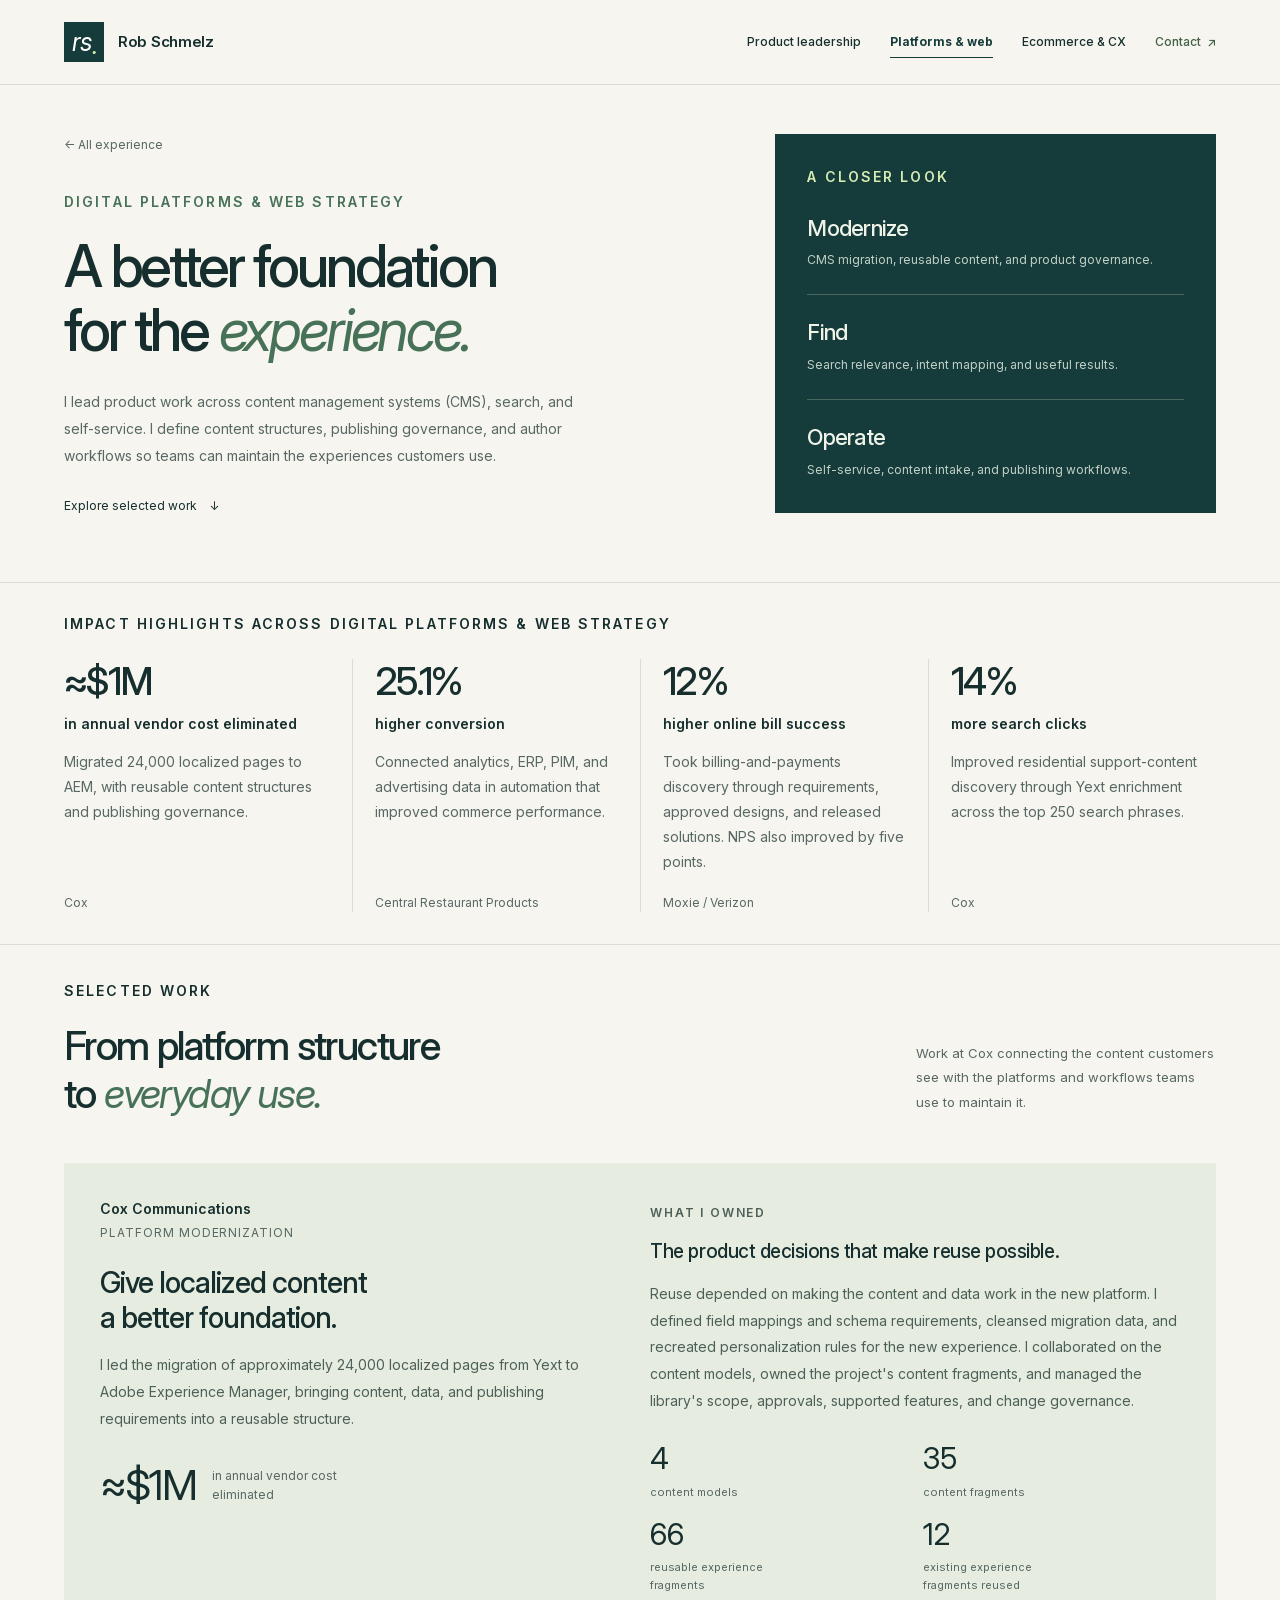
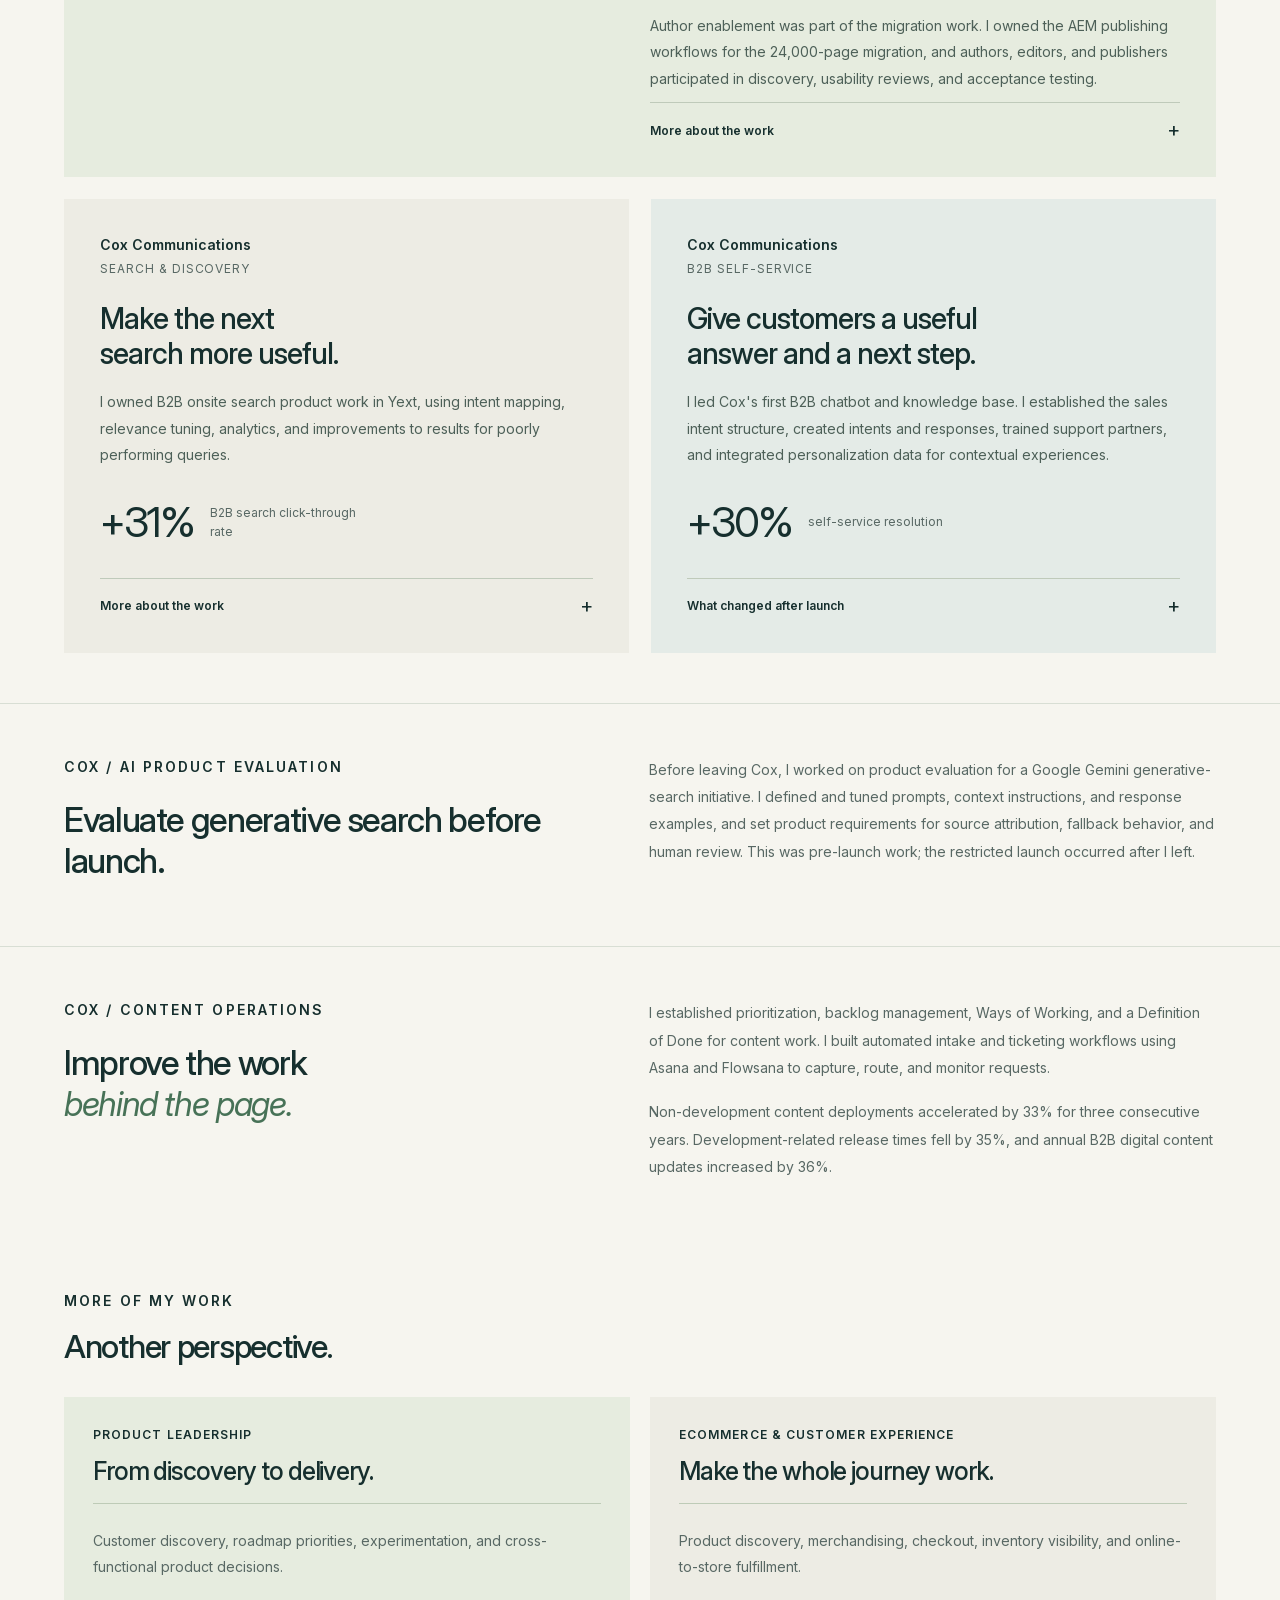
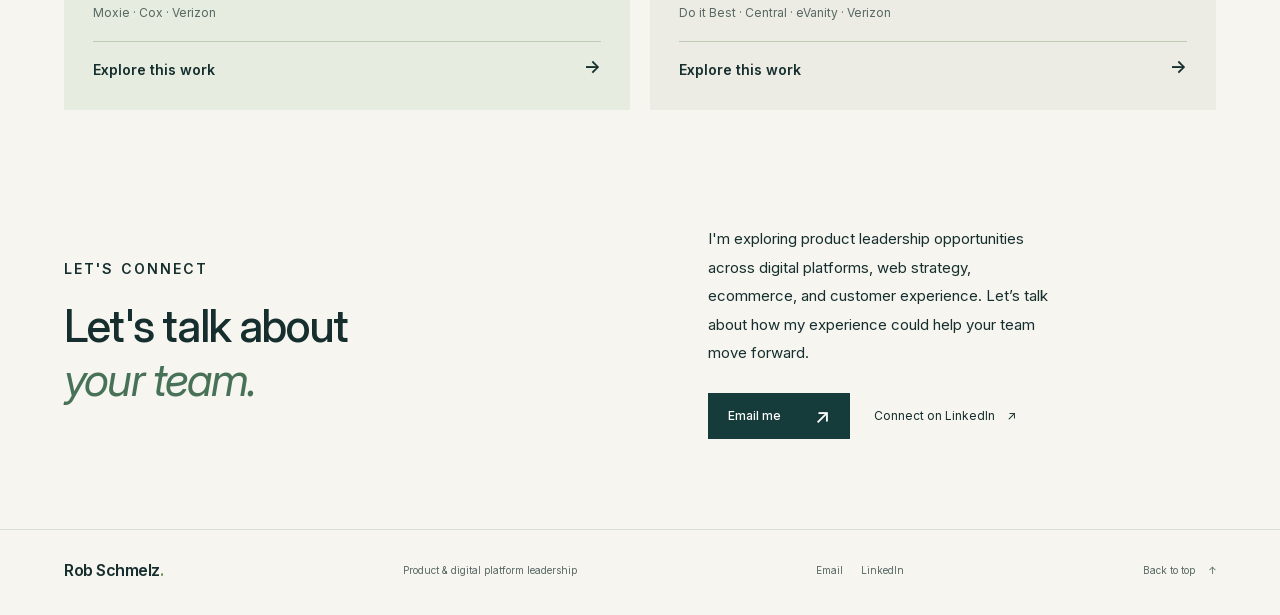
==== commit caf1185e: "Keyword, SEO, GEO and AEO optimizations" ====
--- a/digital-platforms.html
+++ b/digital-platforms.html
@@ -1,6 +1,17 @@
-<!doctype html>
-<html lang="en"><head><meta charset="utf-8"><meta name="viewport" content="width=device-width, initial-scale=1"><meta name="theme-color" content="#153c3a"><meta name="description" content="Cox CMS modernization, structured content, search, self-service, and publishing workflows. Digital platform and web strategy work by Rob Schmelz."><meta name="robots" content="index, follow"><link rel="canonical" href="https://rs-mandalorian.github.io/portfolio/digital-platforms.html"><meta property="og:title" content="Digital Platforms &amp; Web Strategy | Rob Schmelz"><meta property="og:description" content="Cox CMS modernization, structured content, search, self-service, and publishing workflows. Digital platform and web strategy work by Rob Schmelz."><meta property="og:type" content="website"><meta property="og:url" content="https://rs-mandalorian.github.io/portfolio/digital-platforms.html"><title>Digital Platforms &amp; Web Strategy | Rob Schmelz</title><link rel="icon" href="./mark.svg" type="image/svg+xml"><link rel="stylesheet" href="./styles.css?v=aem-fragments-v9"><script src="./app.js" defer></script></head>
-<body><a class="skip-link" href="#main">Skip to content</a><header class="site-header"><a class="wordmark" href="./index.html" aria-label="Rob Schmelz, home"><span class="monogram" aria-hidden="true">rs<span>.</span></span><span>Rob Schmelz</span></a><button class="menu-button" aria-expanded="false" aria-controls="navigation" hidden>Menu <span aria-hidden="true">+</span></button><nav id="navigation" aria-label="Main navigation"><a href="./product-leadership.html">Product leadership</a><a href="./digital-platforms.html" aria-current="page">Platforms &amp; web</a><a href="./ecommerce-customer-experience.html">Ecommerce &amp; CX</a><a href="#contact">Contact <span aria-hidden="true">↗</span></a></nav></header><main id="main"><section class="detail-hero section-shell" id="top" aria-labelledby="page-title"><div><a class="breadcrumb" href="./index.html">← All experience</a><p class="eyebrow">Digital platforms &amp; web strategy</p><h1 id="page-title">A better foundation<br>for the <em>experience.</em></h1><p class="detail-intro">I lead product work across content platforms, search, and self-service. I work through the content, data, governance, and publishing decisions that determine what customers see and how teams maintain it.</p><a class="text-link" href="#work">Explore selected work <span aria-hidden="true">↓</span></a></div><aside class="focus-panel" aria-label="Work covered on this page"><p class="eyebrow">A closer look</p><ol><li><div><h2>Modernize</h2><p>CMS migration, reusable content, and product governance.</p></div></li><li><div><h2>Find</h2><p>Search relevance, intent mapping, and useful results.</p></div></li><li><div><h2>Operate</h2><p>Self-service, content intake, and publishing workflows.</p></div></li></ol></aside></section><section class="impact-highlights section-shell" id="impact" aria-labelledby="impact-title"><div class="impact-heading"><h2 class="eyebrow" id="impact-title">Impact highlights across Digital Platforms &amp; Web Strategy</h2></div><ol class="impact-grid"><li class="impact-card"><h3><strong>≈$1M</strong><span>in annual vendor cost eliminated</span></h3><p class="impact-description">Migrated 24,000 localized pages to AEM, with reusable content structures and publishing governance.</p><p class="impact-employer">Cox</p></li><li class="impact-card"><h3><strong>25.1%</strong><span>higher conversion</span></h3><p class="impact-description">Connected analytics, ERP, PIM, and advertising data in automation that improved commerce performance.</p><p class="impact-employer">Central Restaurant Products</p></li><li class="impact-card"><h3><strong>12%</strong><span>higher online bill success</span></h3><p class="impact-description">Took billing-and-payments discovery through requirements, approved designs, and released solutions. NPS also improved by five points.</p><p class="impact-employer">Moxie / Verizon</p></li><li class="impact-card"><h3><strong>14%</strong><span>more search clicks</span></h3><p class="impact-description">Improved residential support-content discovery through Yext enrichment across the top 250 search phrases.</p><p class="impact-employer">Cox</p></li></ol></section><section class="section-shell detail-work" id="work" aria-labelledby="work-title"><div class="section-heading"><div><p class="eyebrow">Selected work</p><h2 id="work-title">From platform structure<br>to <em>everyday use.</em></h2></div><p>Work at Cox connecting the content customers see with the platforms and workflows teams use to maintain it.</p></div><article class="case case-featured">
-        <div class="case-overview"><div class="case-meta"><span>Cox Communications</span><span>Platform modernization</span></div><h3>Give localized content<br>a better foundation.</h3><p>I led the migration of approximately 24,000 localized pages from Yext to Adobe Experience Manager, bringing content, data, and publishing requirements into a reusable structure.</p><div class="case-outcome"><strong>≈$1M</strong><span>in annual vendor cost eliminated</span></div></div>
-        <div class="case-story"><p class="eyebrow">What I owned</p><h4>The product decisions that make reuse possible.</h4><p>Reuse depended on making the content and data work in the new platform. I defined field mappings and schema requirements, cleansed migration data, and recreated personalization rules for the new experience. I collaborated on the content models, owned the project's content fragments, and managed the library's scope, approvals, supported features, and change governance.</p><div class="library-counts library-counts-fragments"><div><strong>4</strong><span>content models</span></div><div><strong>35</strong><span>content fragments</span></div><div><strong>66</strong><span>reusable experience fragments</span></div><div><strong>12</strong><span>existing experience fragments reused</span></div></div><details><summary>More about the work <span aria-hidden="true">+</span></summary><div class="detail-copy"><p>I created a SQL database to ingest and normalize Yext Knowledge Graph data. That gave the team a repeatable source for AEM content structures.</p><p>I co-defined the AEM structures with technical partners, wrote user stories and acceptance criteria, and coordinated phased releases designed to protect revenue continuity.</p><p>As I standardized visualization, documentation, and delivery workflows using Figma and FigJam, the projected delivery timeline fell from approximately two years to one.</p></div></details></div>
-      </article><div class="case-pair"><article class="case case-search"><div class="case-meta"><span>Cox Communications</span><span>Search &amp; discovery</span></div><h3>Make the next<br>search more useful.</h3><p>I owned B2B onsite search product work in Yext, using intent mapping, relevance tuning, analytics, and improvements to results for poorly performing queries.</p><div class="case-outcome"><strong>+31%</strong><span>B2B search click-through rate</span></div><details><summary>More about the work <span aria-hidden="true">+</span></summary><div class="detail-copy"><p>In a separate residential search initiative, I identified high-volume phrases that weren't surfacing the right support content. I updated daily Yext ingestion rules to add supplemental search terms to a newly indexed field.</p><p>I expanded the rules to cover the top 250 search phrases, increasing residential search clicks by 14%.</p></div></details></article><article class="case case-fulfillment"><div class="case-meta"><span>Cox Communications</span><span>B2B self-service</span></div><h3>Give customers a useful<br>answer and a next step.</h3><p>I led Cox's first B2B chatbot and knowledge base. I established the sales intent structure, created intents and responses, trained support partners, and integrated personalization data for contextual experiences.</p><div class="case-outcome"><strong>+30%</strong><span>self-service resolution</span></div><details><summary>What changed after launch <span aria-hidden="true">+</span></summary><div class="detail-copy"><p>The B2B chatbot diverted 25% of support inquiries. I used post-launch feedback to reprioritize escalation paths and improve responses about service pricing and availability.</p><p>In a separate residential chatbot initiative, I led the vendor migration from Creative Virtual to LogMeIn / Nanorep. That work increased engagement by 12% and reduced support demand by 22%.</p></div></details></article></div></section><section class="section-shell narrative-section" aria-labelledby="operations-title"><div><p class="eyebrow">Cox / Content operations</p><h2 id="operations-title">Improve the work<br><em>behind the page.</em></h2></div><div class="narrative-copy"><p>I established prioritization, backlog management, Ways of Working, and a Definition of Done for content work. I built automated intake and ticketing workflows using Asana and Flowsana to capture, route, and monitor requests.</p><p>Non-development content deployments accelerated by 33% for three consecutive years. Development-related release times fell by 35%, and annual B2B digital content updates increased by 36%.</p></div></section><section class="section-shell related-section" aria-labelledby="related-title"><p class="eyebrow">More of my work</p><h2 id="related-title">Another perspective.</h2><div class="area-grid related-grid"><article class="area-card"><div class="area-header"><div><p class="eyebrow">Product leadership</p><h3>From discovery to delivery.</h3></div></div><p class="area-description">Customer discovery, roadmap priorities, experimentation, and cross-functional product decisions.</p><span class="area-employers">Moxie · Cox · Verizon</span><a class="area-link" href="./product-leadership.html">Explore this work <span aria-hidden="true">→</span></a></article><article class="area-card"><div class="area-header"><div><p class="eyebrow">Ecommerce &amp; customer experience</p><h3>Make the whole journey work.</h3></div></div><p class="area-description">Product discovery, merchandising, checkout, inventory visibility, and online-to-store fulfillment.</p><span class="area-employers">Do it Best · Central · eVanity · Verizon</span><a class="area-link" href="./ecommerce-customer-experience.html">Explore this work <span aria-hidden="true">→</span></a></article></div></section><section class="contact-section section-shell" id="contact" aria-labelledby="contact-title"><div><p class="eyebrow">Let's connect</p><h2 id="contact-title">Let's talk about<br><em>your team.</em></h2></div><div class="contact-copy"><p>I'm exploring product leadership opportunities across digital platforms, web strategy, ecommerce, and customer experience. Let’s talk about how my experience could help your team move forward.</p><div class="contact-links"><a class="button button-dark" href="mailto:rob.schmelz@gmail.com">Email me <span aria-hidden="true">↗</span></a><a class="text-link" href="https://www.linkedin.com/in/robschmelz/" target="_blank" rel="noopener noreferrer">Connect on LinkedIn <span aria-hidden="true">↗</span></a></div></div></section></main><footer class="site-footer section-shell"><a class="footer-name" href="#top">Rob Schmelz<span aria-hidden="true">.</span></a><p>Product &amp; digital platform leadership</p><div class="footer-links"><a href="mailto:rob.schmelz@gmail.com">Email</a><a href="https://www.linkedin.com/in/robschmelz/" target="_blank" rel="noopener noreferrer">LinkedIn</a></div><a href="#top">Back to top <span aria-hidden="true">↑</span></a></footer></body></html>
+<!doctype html>
+<html lang="en"><head><meta charset="utf-8"><meta name="viewport" content="width=device-width, initial-scale=1"><meta name="theme-color" content="#153c3a"><meta name="description" content="Explore Rob Schmelz’s work in AEM modernization, author enablement, publishing governance, onsite search, self-service, and pre-launch AI product evaluation."><meta name="robots" content="index, follow"><link rel="canonical" href="https://rs-mandalorian.github.io/portfolio/digital-platforms.html"><meta property="og:title" content="Digital Platforms, CMS &amp; Author Enablement | Rob Schmelz"><meta property="og:description" content="Explore Rob Schmelz’s work in AEM modernization, author enablement, publishing governance, onsite search, self-service, and pre-launch AI product evaluation."><meta property="og:type" content="website"><meta property="og:url" content="https://rs-mandalorian.github.io/portfolio/digital-platforms.html"><title>Digital Platforms, CMS &amp; Author Enablement | Rob Schmelz</title><link rel="icon" href="./mark.svg" type="image/svg+xml"><link rel="stylesheet" href="./styles.css?v=aem-fragments-v9"><script src="./app.js" defer></script></head>
+
+<!-- Google tag (gtag.js) -->
+<script async src="https://www.googletagmanager.com/gtag/js?id=G-S5VYJTQXDG"></script>
+<script>
+  window.dataLayer = window.dataLayer || [];
+  function gtag(){dataLayer.push(arguments);}
+  gtag('js', new Date());
+
+  gtag('config', 'G-S5VYJTQXDG');
+</script>
+
+<body><a class="skip-link" href="#main">Skip to content</a><header class="site-header"><a class="wordmark" href="./index.html" aria-label="Rob Schmelz, home"><span class="monogram" aria-hidden="true">rs<span>.</span></span><span>Rob Schmelz</span></a><button class="menu-button" aria-expanded="false" aria-controls="navigation" hidden>Menu <span aria-hidden="true">+</span></button><nav id="navigation" aria-label="Main navigation"><a href="./product-leadership.html">Product leadership</a><a href="./digital-platforms.html" aria-current="page">Platforms &amp; web</a><a href="./ecommerce-customer-experience.html">Ecommerce &amp; CX</a><a href="#contact">Contact <span aria-hidden="true">↗</span></a></nav></header><main id="main"><section class="detail-hero section-shell" id="top" aria-labelledby="page-title"><div><a class="breadcrumb" href="./index.html">← All experience</a><p class="eyebrow">Digital platforms &amp; web strategy</p><h1 id="page-title">A better foundation<br>for the <em>experience.</em></h1><p class="detail-intro">I lead product work across content management systems (CMS), search, and self-service. I define content structures, publishing governance, and author workflows so teams can maintain the experiences customers use.</p><a class="text-link" href="#work">Explore selected work <span aria-hidden="true">↓</span></a></div><aside class="focus-panel" aria-label="Work covered on this page"><p class="eyebrow">A closer look</p><ol><li><div><h2>Modernize</h2><p>CMS migration, reusable content, and product governance.</p></div></li><li><div><h2>Find</h2><p>Search relevance, intent mapping, and useful results.</p></div></li><li><div><h2>Operate</h2><p>Self-service, content intake, and publishing workflows.</p></div></li></ol></aside></section><section class="impact-highlights section-shell" id="impact" aria-labelledby="impact-title"><div class="impact-heading"><h2 class="eyebrow" id="impact-title">Impact highlights across Digital Platforms &amp; Web Strategy</h2></div><ol class="impact-grid"><li class="impact-card"><h3><strong>≈$1M</strong><span>in annual vendor cost eliminated</span></h3><p class="impact-description">Migrated 24,000 localized pages to AEM, with reusable content structures and publishing governance.</p><p class="impact-employer">Cox</p></li><li class="impact-card"><h3><strong>25.1%</strong><span>higher conversion</span></h3><p class="impact-description">Connected analytics, ERP, PIM, and advertising data in automation that improved commerce performance.</p><p class="impact-employer">Central Restaurant Products</p></li><li class="impact-card"><h3><strong>12%</strong><span>higher online bill success</span></h3><p class="impact-description">Took billing-and-payments discovery through requirements, approved designs, and released solutions. NPS also improved by five points.</p><p class="impact-employer">Moxie / Verizon</p></li><li class="impact-card"><h3><strong>14%</strong><span>more search clicks</span></h3><p class="impact-description">Improved residential support-content discovery through Yext enrichment across the top 250 search phrases.</p><p class="impact-employer">Cox</p></li></ol></section><section class="section-shell detail-work" id="work" aria-labelledby="work-title"><div class="section-heading"><div><p class="eyebrow">Selected work</p><h2 id="work-title">From platform structure<br>to <em>everyday use.</em></h2></div><p>Work at Cox connecting the content customers see with the platforms and workflows teams use to maintain it.</p></div><article class="case case-featured">
+        <div class="case-overview"><div class="case-meta"><span>Cox Communications</span><span>Platform modernization</span></div><h3>Give localized content<br>a better foundation.</h3><p>I led the migration of approximately 24,000 localized pages from Yext to Adobe Experience Manager, bringing content, data, and publishing requirements into a reusable structure.</p><div class="case-outcome"><strong>≈$1M</strong><span>in annual vendor cost eliminated</span></div></div>
+        <div class="case-story"><p class="eyebrow">What I owned</p><h4>The product decisions that make reuse possible.</h4><p>Reuse depended on making the content and data work in the new platform. I defined field mappings and schema requirements, cleansed migration data, and recreated personalization rules for the new experience. I collaborated on the content models, owned the project's content fragments, and managed the library's scope, approvals, supported features, and change governance.</p><div class="library-counts library-counts-fragments"><div><strong>4</strong><span>content models</span></div><div><strong>35</strong><span>content fragments</span></div><div><strong>66</strong><span>reusable experience fragments</span></div><div><strong>12</strong><span>existing experience fragments reused</span></div></div><p>Author enablement was part of the migration work. I owned the AEM publishing workflows for the 24,000-page migration, and authors, editors, and publishers participated in discovery, usability reviews, and acceptance testing.</p><details><summary>More about the work <span aria-hidden="true">+</span></summary><div class="detail-copy"><p>I created a SQL database to ingest and normalize Yext Knowledge Graph data. That gave the team a repeatable source for AEM content structures.</p><p>I co-defined the AEM structures with technical partners, wrote user stories and acceptance criteria, and coordinated phased releases designed to protect revenue continuity.</p><p>As I standardized visualization, documentation, and delivery workflows using Figma and FigJam, the projected delivery timeline fell from approximately two years to one.</p></div></details></div>
+      </article><div class="case-pair"><article class="case case-search"><div class="case-meta"><span>Cox Communications</span><span>Search &amp; discovery</span></div><h3>Make the next<br>search more useful.</h3><p>I owned B2B onsite search product work in Yext, using intent mapping, relevance tuning, analytics, and improvements to results for poorly performing queries.</p><div class="case-outcome"><strong>+31%</strong><span>B2B search click-through rate</span></div><details><summary>More about the work <span aria-hidden="true">+</span></summary><div class="detail-copy"><p>In a separate residential search initiative, I identified high-volume phrases that weren't surfacing the right support content. I updated daily Yext ingestion rules to add supplemental search terms to a newly indexed field.</p><p>I expanded the rules to cover the top 250 search phrases, increasing residential search clicks by 14%.</p></div></details></article><article class="case case-fulfillment"><div class="case-meta"><span>Cox Communications</span><span>B2B self-service</span></div><h3>Give customers a useful<br>answer and a next step.</h3><p>I led Cox's first B2B chatbot and knowledge base. I established the sales intent structure, created intents and responses, trained support partners, and integrated personalization data for contextual experiences.</p><div class="case-outcome"><strong>+30%</strong><span>self-service resolution</span></div><details><summary>What changed after launch <span aria-hidden="true">+</span></summary><div class="detail-copy"><p>The B2B chatbot diverted 25% of support inquiries. I used post-launch feedback to reprioritize escalation paths and improve responses about service pricing and availability.</p><p>In a separate residential chatbot initiative, I led the vendor migration from Creative Virtual to LogMeIn / Nanorep. That work increased engagement by 12% and reduced support demand by 22%.</p></div></details></article></div></section><section class="section-shell narrative-section" aria-labelledby="ai-evaluation"><div><p class="eyebrow">Cox / AI product evaluation</p><h2 id="ai-evaluation">Evaluate generative search before launch.</h2></div><div class="narrative-copy"><p>Before leaving Cox, I worked on product evaluation for a Google Gemini generative-search initiative. I defined and tuned prompts, context instructions, and response examples, and set product requirements for source attribution, fallback behavior, and human review. This was pre-launch work; the restricted launch occurred after I left.</p></div></section><section class="section-shell narrative-section" aria-labelledby="operations-title"><div><p class="eyebrow">Cox / Content operations</p><h2 id="operations-title">Improve the work<br><em>behind the page.</em></h2></div><div class="narrative-copy"><p>I established prioritization, backlog management, Ways of Working, and a Definition of Done for content work. I built automated intake and ticketing workflows using Asana and Flowsana to capture, route, and monitor requests.</p><p>Non-development content deployments accelerated by 33% for three consecutive years. Development-related release times fell by 35%, and annual B2B digital content updates increased by 36%.</p></div></section><section class="section-shell related-section" aria-labelledby="related-title"><p class="eyebrow">More of my work</p><h2 id="related-title">Another perspective.</h2><div class="area-grid related-grid"><article class="area-card"><div class="area-header"><div><p class="eyebrow">Product leadership</p><h3>From discovery to delivery.</h3></div></div><p class="area-description">Customer discovery, roadmap priorities, experimentation, and cross-functional product decisions.</p><span class="area-employers">Moxie · Cox · Verizon</span><a class="area-link" href="./product-leadership.html">Explore this work <span aria-hidden="true">→</span></a></article><article class="area-card"><div class="area-header"><div><p class="eyebrow">Ecommerce &amp; customer experience</p><h3>Make the whole journey work.</h3></div></div><p class="area-description">Product discovery, merchandising, checkout, inventory visibility, and online-to-store fulfillment.</p><span class="area-employers">Do it Best · Central · eVanity · Verizon</span><a class="area-link" href="./ecommerce-customer-experience.html">Explore this work <span aria-hidden="true">→</span></a></article></div></section><section class="contact-section section-shell" id="contact" aria-labelledby="contact-title"><div><p class="eyebrow">Let's connect</p><h2 id="contact-title">Let's talk about<br><em>your team.</em></h2></div><div class="contact-copy"><p>I'm exploring product leadership opportunities across digital platforms, web strategy, ecommerce, and customer experience. Let’s talk about how my experience could help your team move forward.</p><div class="contact-links"><a class="button button-dark" href="mailto:rob.schmelz+portfolio@gmail.com">Email me <span aria-hidden="true">↗</span></a><a class="text-link" href="https://www.linkedin.com/in/robschmelz/" target="_blank" rel="noopener noreferrer">Connect on LinkedIn <span aria-hidden="true">↗</span></a></div></div></section></main><footer class="site-footer section-shell"><a class="footer-name" href="#top">Rob Schmelz<span aria-hidden="true">.</span></a><p>Product &amp; digital platform leadership</p><div class="footer-links"><a href="mailto:rob.schmelz+portfolio@gmail.com">Email</a><a href="https://www.linkedin.com/in/robschmelz/" target="_blank" rel="noopener noreferrer">LinkedIn</a></div><a href="#top">Back to top <span aria-hidden="true">↑</span></a></footer></body></html>
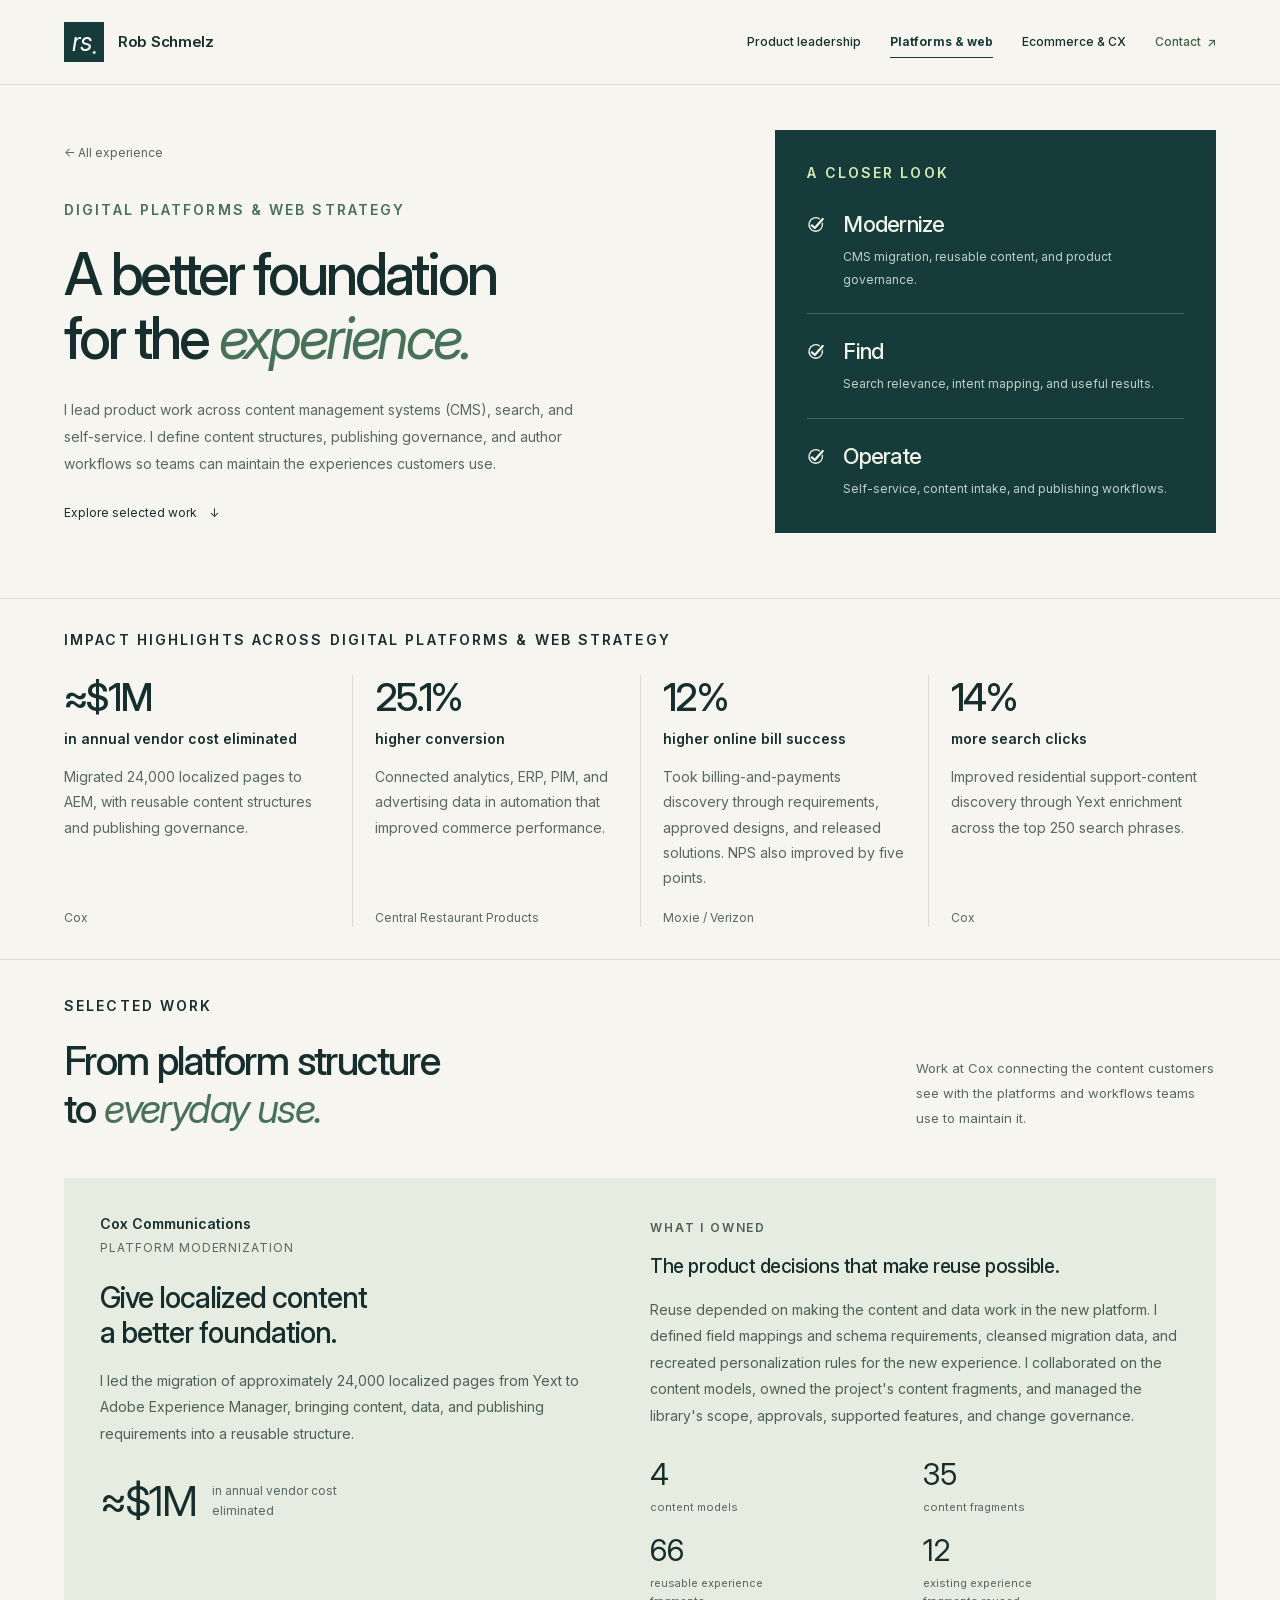
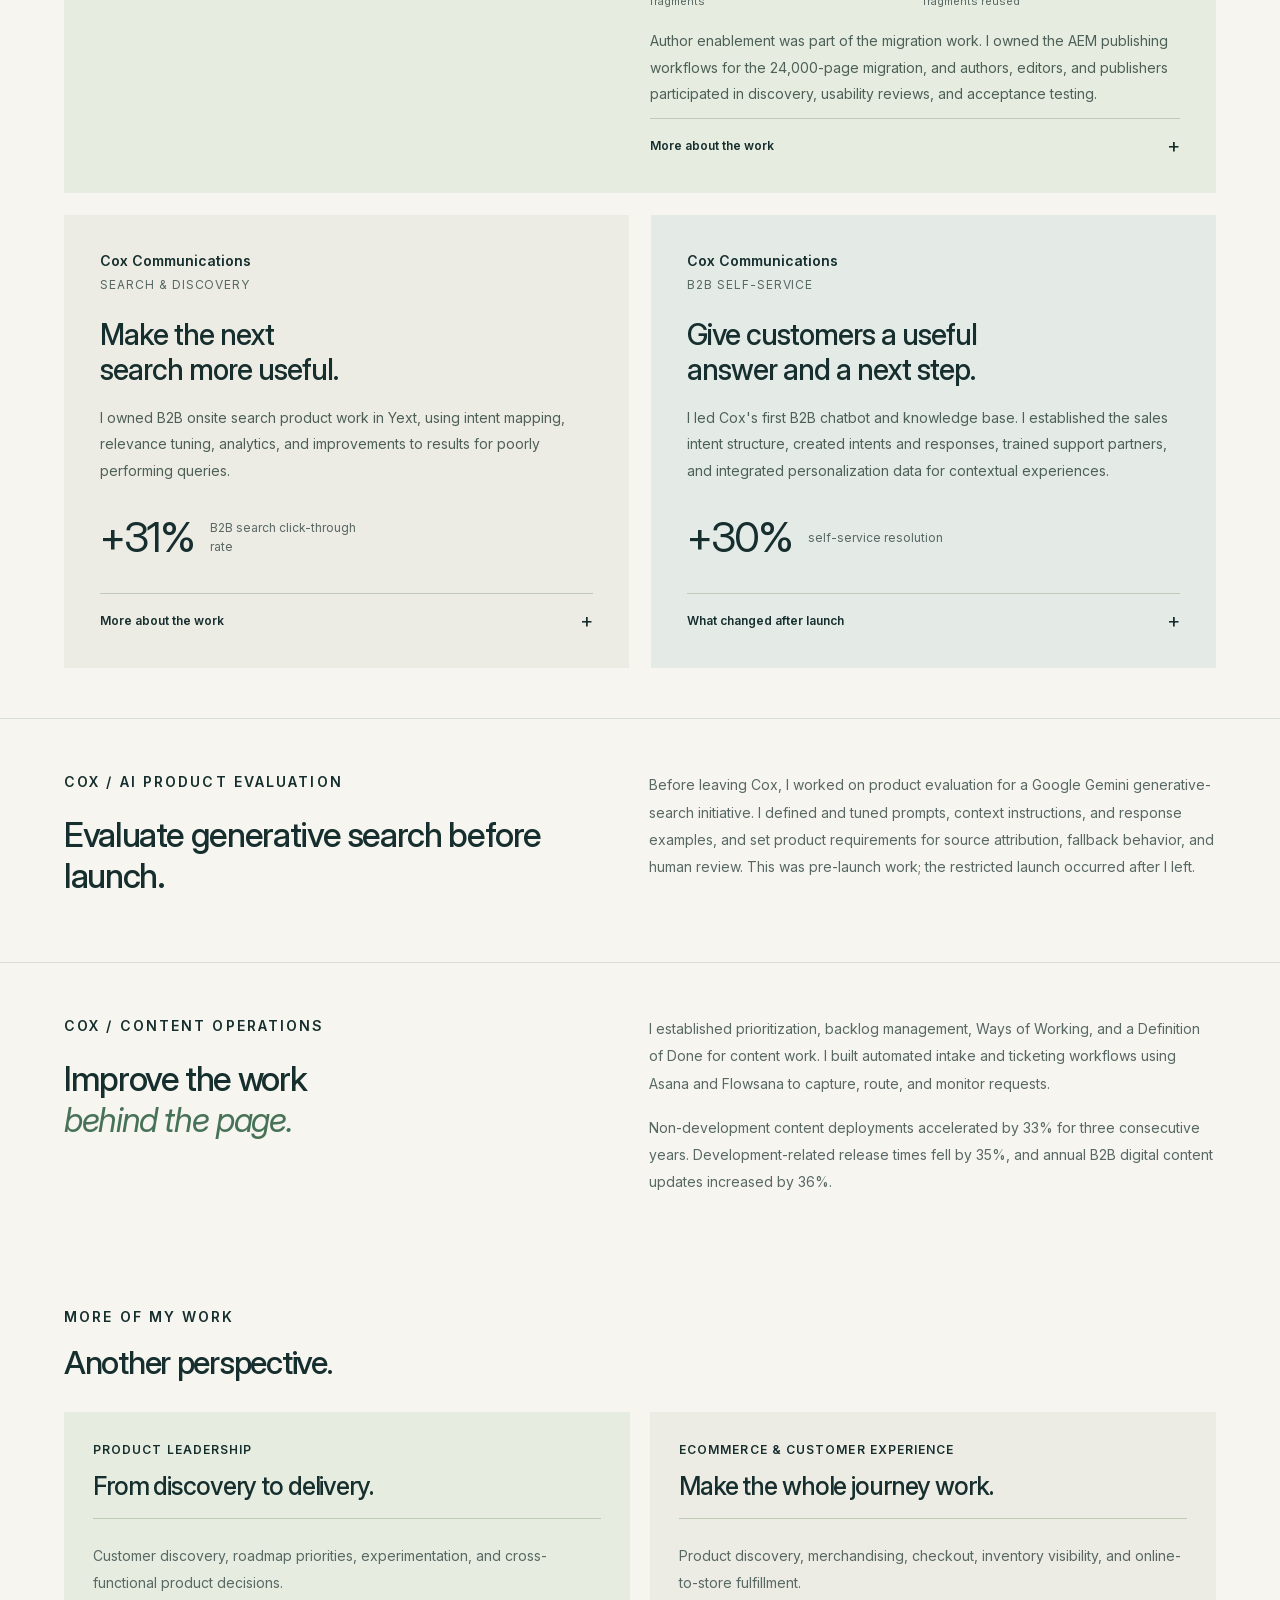
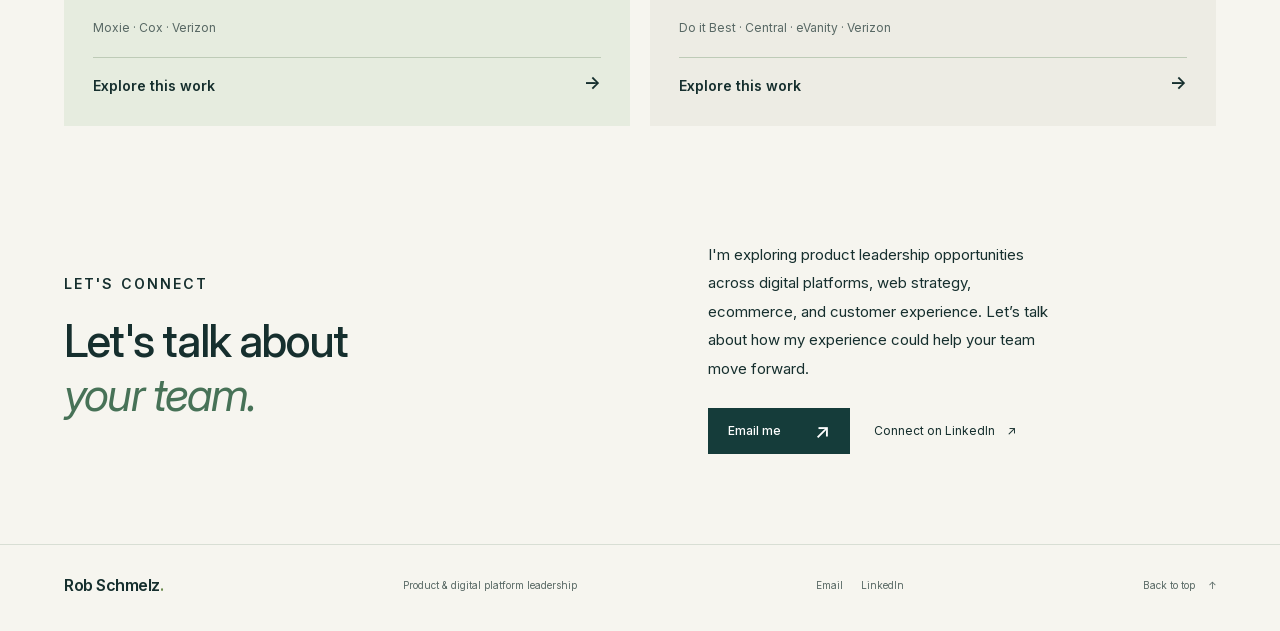
==== commit 48b869d3: "Bullet updates for dark green sections" ====
--- a/digital-platforms.html
+++ b/digital-platforms.html
@@ -1,5 +1,5 @@
 <!doctype html>
-<html lang="en"><head><meta charset="utf-8"><meta name="viewport" content="width=device-width, initial-scale=1"><meta name="theme-color" content="#153c3a"><meta name="description" content="Explore Rob Schmelz’s work in AEM modernization, author enablement, publishing governance, onsite search, self-service, and pre-launch AI product evaluation."><meta name="robots" content="index, follow"><link rel="canonical" href="https://rs-mandalorian.github.io/portfolio/digital-platforms.html"><meta property="og:title" content="Digital Platforms, CMS &amp; Author Enablement | Rob Schmelz"><meta property="og:description" content="Explore Rob Schmelz’s work in AEM modernization, author enablement, publishing governance, onsite search, self-service, and pre-launch AI product evaluation."><meta property="og:type" content="website"><meta property="og:url" content="https://rs-mandalorian.github.io/portfolio/digital-platforms.html"><title>Digital Platforms, CMS &amp; Author Enablement | Rob Schmelz</title><link rel="icon" href="./mark.svg" type="image/svg+xml"><link rel="stylesheet" href="./styles.css?v=aem-fragments-v9"><script src="./app.js" defer></script></head>
+<html lang="en"><head><meta charset="utf-8"><meta name="viewport" content="width=device-width, initial-scale=1"><meta name="theme-color" content="#153c3a"><meta name="description" content="Explore Rob Schmelz’s work in AEM modernization, author enablement, publishing governance, onsite search, self-service, and pre-launch AI product evaluation."><meta name="robots" content="index, follow"><link rel="canonical" href="https://rs-mandalorian.github.io/portfolio/digital-platforms.html"><meta property="og:title" content="Digital Platforms, CMS &amp; Author Enablement | Rob Schmelz"><meta property="og:description" content="Explore Rob Schmelz’s work in AEM modernization, author enablement, publishing governance, onsite search, self-service, and pre-launch AI product evaluation."><meta property="og:type" content="website"><meta property="og:url" content="https://rs-mandalorian.github.io/portfolio/digital-platforms.html"><title>Digital Platforms, CMS &amp; Author Enablement | Rob Schmelz</title><link rel="icon" href="./mark.svg" type="image/svg+xml"><link rel="stylesheet" href="./styles.css?v=section-checkmarks-v14"><script src="./app.js" defer></script></head>
 
 <!-- Google tag (gtag.js) -->
 <script async src="https://www.googletagmanager.com/gtag/js?id=G-S5VYJTQXDG"></script>
@@ -11,7 +11,7 @@
   gtag('config', 'G-S5VYJTQXDG');
 </script>
 
-<body><a class="skip-link" href="#main">Skip to content</a><header class="site-header"><a class="wordmark" href="./index.html" aria-label="Rob Schmelz, home"><span class="monogram" aria-hidden="true">rs<span>.</span></span><span>Rob Schmelz</span></a><button class="menu-button" aria-expanded="false" aria-controls="navigation" hidden>Menu <span aria-hidden="true">+</span></button><nav id="navigation" aria-label="Main navigation"><a href="./product-leadership.html">Product leadership</a><a href="./digital-platforms.html" aria-current="page">Platforms &amp; web</a><a href="./ecommerce-customer-experience.html">Ecommerce &amp; CX</a><a href="#contact">Contact <span aria-hidden="true">↗</span></a></nav></header><main id="main"><section class="detail-hero section-shell" id="top" aria-labelledby="page-title"><div><a class="breadcrumb" href="./index.html">← All experience</a><p class="eyebrow">Digital platforms &amp; web strategy</p><h1 id="page-title">A better foundation<br>for the <em>experience.</em></h1><p class="detail-intro">I lead product work across content management systems (CMS), search, and self-service. I define content structures, publishing governance, and author workflows so teams can maintain the experiences customers use.</p><a class="text-link" href="#work">Explore selected work <span aria-hidden="true">↓</span></a></div><aside class="focus-panel" aria-label="Work covered on this page"><p class="eyebrow">A closer look</p><ol><li><div><h2>Modernize</h2><p>CMS migration, reusable content, and product governance.</p></div></li><li><div><h2>Find</h2><p>Search relevance, intent mapping, and useful results.</p></div></li><li><div><h2>Operate</h2><p>Self-service, content intake, and publishing workflows.</p></div></li></ol></aside></section><section class="impact-highlights section-shell" id="impact" aria-labelledby="impact-title"><div class="impact-heading"><h2 class="eyebrow" id="impact-title">Impact highlights across Digital Platforms &amp; Web Strategy</h2></div><ol class="impact-grid"><li class="impact-card"><h3><strong>≈$1M</strong><span>in annual vendor cost eliminated</span></h3><p class="impact-description">Migrated 24,000 localized pages to AEM, with reusable content structures and publishing governance.</p><p class="impact-employer">Cox</p></li><li class="impact-card"><h3><strong>25.1%</strong><span>higher conversion</span></h3><p class="impact-description">Connected analytics, ERP, PIM, and advertising data in automation that improved commerce performance.</p><p class="impact-employer">Central Restaurant Products</p></li><li class="impact-card"><h3><strong>12%</strong><span>higher online bill success</span></h3><p class="impact-description">Took billing-and-payments discovery through requirements, approved designs, and released solutions. NPS also improved by five points.</p><p class="impact-employer">Moxie / Verizon</p></li><li class="impact-card"><h3><strong>14%</strong><span>more search clicks</span></h3><p class="impact-description">Improved residential support-content discovery through Yext enrichment across the top 250 search phrases.</p><p class="impact-employer">Cox</p></li></ol></section><section class="section-shell detail-work" id="work" aria-labelledby="work-title"><div class="section-heading"><div><p class="eyebrow">Selected work</p><h2 id="work-title">From platform structure<br>to <em>everyday use.</em></h2></div><p>Work at Cox connecting the content customers see with the platforms and workflows teams use to maintain it.</p></div><article class="case case-featured">
+<body><a class="skip-link" href="#main">Skip to content</a><header class="site-header"><a class="wordmark" href="./index.html" aria-label="Rob Schmelz, home"><span class="monogram" aria-hidden="true">rs<span>.</span></span><span>Rob Schmelz</span></a><button class="menu-button" aria-expanded="false" aria-controls="navigation" hidden>Menu <span aria-hidden="true">+</span></button><nav id="navigation" aria-label="Main navigation"><a href="./product-leadership.html">Product leadership</a><a href="./digital-platforms.html" aria-current="page">Platforms &amp; web</a><a href="./ecommerce-customer-experience.html">Ecommerce &amp; CX</a><a href="#contact">Contact <span aria-hidden="true">↗</span></a></nav></header><main id="main"><section class="detail-hero section-shell" id="top" aria-labelledby="page-title"><div><a class="breadcrumb" href="./index.html">← All experience</a><p class="eyebrow">Digital platforms &amp; web strategy</p><h1 id="page-title">A better foundation<br>for the <em>experience.</em></h1><p class="detail-intro">I lead product work across content management systems (CMS), search, and self-service. I define content structures, publishing governance, and author workflows so teams can maintain the experiences customers use.</p><a class="text-link" href="#work">Explore selected work <span aria-hidden="true">↓</span></a></div><aside class="focus-panel" aria-label="Work covered on this page"><p class="eyebrow">A closer look</p><ol><li><svg class="section-check" viewBox="0 0 24 24" width="18" height="18" aria-hidden="true" focusable="false"><path d="M16.5 3.7a9 9 0 1 0 4 5.8" fill="none" stroke="currentColor" stroke-width="1.8" stroke-linecap="round"/><path d="m6.5 12.5 3.9 3.5L21 4" fill="none" stroke="currentColor" stroke-width="3" stroke-linecap="round" stroke-linejoin="round"/></svg><div><h2>Modernize</h2><p>CMS migration, reusable content, and product governance.</p></div></li><li><svg class="section-check" viewBox="0 0 24 24" width="18" height="18" aria-hidden="true" focusable="false"><path d="M16.5 3.7a9 9 0 1 0 4 5.8" fill="none" stroke="currentColor" stroke-width="1.8" stroke-linecap="round"/><path d="m6.5 12.5 3.9 3.5L21 4" fill="none" stroke="currentColor" stroke-width="3" stroke-linecap="round" stroke-linejoin="round"/></svg><div><h2>Find</h2><p>Search relevance, intent mapping, and useful results.</p></div></li><li><svg class="section-check" viewBox="0 0 24 24" width="18" height="18" aria-hidden="true" focusable="false"><path d="M16.5 3.7a9 9 0 1 0 4 5.8" fill="none" stroke="currentColor" stroke-width="1.8" stroke-linecap="round"/><path d="m6.5 12.5 3.9 3.5L21 4" fill="none" stroke="currentColor" stroke-width="3" stroke-linecap="round" stroke-linejoin="round"/></svg><div><h2>Operate</h2><p>Self-service, content intake, and publishing workflows.</p></div></li></ol></aside></section><section class="impact-highlights section-shell" id="impact" aria-labelledby="impact-title"><div class="impact-heading"><h2 class="eyebrow" id="impact-title">Impact highlights across Digital Platforms &amp; Web Strategy</h2></div><ol class="impact-grid"><li class="impact-card"><h3><strong>≈$1M</strong><span>in annual vendor cost eliminated</span></h3><p class="impact-description">Migrated 24,000 localized pages to AEM, with reusable content structures and publishing governance.</p><p class="impact-employer">Cox</p></li><li class="impact-card"><h3><strong>25.1%</strong><span>higher conversion</span></h3><p class="impact-description">Connected analytics, ERP, PIM, and advertising data in automation that improved commerce performance.</p><p class="impact-employer">Central Restaurant Products</p></li><li class="impact-card"><h3><strong>12%</strong><span>higher online bill success</span></h3><p class="impact-description">Took billing-and-payments discovery through requirements, approved designs, and released solutions. NPS also improved by five points.</p><p class="impact-employer">Moxie / Verizon</p></li><li class="impact-card"><h3><strong>14%</strong><span>more search clicks</span></h3><p class="impact-description">Improved residential support-content discovery through Yext enrichment across the top 250 search phrases.</p><p class="impact-employer">Cox</p></li></ol></section><section class="section-shell detail-work" id="work" aria-labelledby="work-title"><div class="section-heading"><div><p class="eyebrow">Selected work</p><h2 id="work-title">From platform structure<br>to <em>everyday use.</em></h2></div><p>Work at Cox connecting the content customers see with the platforms and workflows teams use to maintain it.</p></div><article class="case case-featured">
         <div class="case-overview"><div class="case-meta"><span>Cox Communications</span><span>Platform modernization</span></div><h3>Give localized content<br>a better foundation.</h3><p>I led the migration of approximately 24,000 localized pages from Yext to Adobe Experience Manager, bringing content, data, and publishing requirements into a reusable structure.</p><div class="case-outcome"><strong>≈$1M</strong><span>in annual vendor cost eliminated</span></div></div>
         <div class="case-story"><p class="eyebrow">What I owned</p><h4>The product decisions that make reuse possible.</h4><p>Reuse depended on making the content and data work in the new platform. I defined field mappings and schema requirements, cleansed migration data, and recreated personalization rules for the new experience. I collaborated on the content models, owned the project's content fragments, and managed the library's scope, approvals, supported features, and change governance.</p><div class="library-counts library-counts-fragments"><div><strong>4</strong><span>content models</span></div><div><strong>35</strong><span>content fragments</span></div><div><strong>66</strong><span>reusable experience fragments</span></div><div><strong>12</strong><span>existing experience fragments reused</span></div></div><p>Author enablement was part of the migration work. I owned the AEM publishing workflows for the 24,000-page migration, and authors, editors, and publishers participated in discovery, usability reviews, and acceptance testing.</p><details><summary>More about the work <span aria-hidden="true">+</span></summary><div class="detail-copy"><p>I created a SQL database to ingest and normalize Yext Knowledge Graph data. That gave the team a repeatable source for AEM content structures.</p><p>I co-defined the AEM structures with technical partners, wrote user stories and acceptance criteria, and coordinated phased releases designed to protect revenue continuity.</p><p>As I standardized visualization, documentation, and delivery workflows using Figma and FigJam, the projected delivery timeline fell from approximately two years to one.</p></div></details></div>
       </article><div class="case-pair"><article class="case case-search"><div class="case-meta"><span>Cox Communications</span><span>Search &amp; discovery</span></div><h3>Make the next<br>search more useful.</h3><p>I owned B2B onsite search product work in Yext, using intent mapping, relevance tuning, analytics, and improvements to results for poorly performing queries.</p><div class="case-outcome"><strong>+31%</strong><span>B2B search click-through rate</span></div><details><summary>More about the work <span aria-hidden="true">+</span></summary><div class="detail-copy"><p>In a separate residential search initiative, I identified high-volume phrases that weren't surfacing the right support content. I updated daily Yext ingestion rules to add supplemental search terms to a newly indexed field.</p><p>I expanded the rules to cover the top 250 search phrases, increasing residential search clicks by 14%.</p></div></details></article><article class="case case-fulfillment"><div class="case-meta"><span>Cox Communications</span><span>B2B self-service</span></div><h3>Give customers a useful<br>answer and a next step.</h3><p>I led Cox's first B2B chatbot and knowledge base. I established the sales intent structure, created intents and responses, trained support partners, and integrated personalization data for contextual experiences.</p><div class="case-outcome"><strong>+30%</strong><span>self-service resolution</span></div><details><summary>What changed after launch <span aria-hidden="true">+</span></summary><div class="detail-copy"><p>The B2B chatbot diverted 25% of support inquiries. I used post-launch feedback to reprioritize escalation paths and improve responses about service pricing and availability.</p><p>In a separate residential chatbot initiative, I led the vendor migration from Creative Virtual to LogMeIn / Nanorep. That work increased engagement by 12% and reduced support demand by 22%.</p></div></details></article></div></section><section class="section-shell narrative-section" aria-labelledby="ai-evaluation"><div><p class="eyebrow">Cox / AI product evaluation</p><h2 id="ai-evaluation">Evaluate generative search before launch.</h2></div><div class="narrative-copy"><p>Before leaving Cox, I worked on product evaluation for a Google Gemini generative-search initiative. I defined and tuned prompts, context instructions, and response examples, and set product requirements for source attribution, fallback behavior, and human review. This was pre-launch work; the restricted launch occurred after I left.</p></div></section><section class="section-shell narrative-section" aria-labelledby="operations-title"><div><p class="eyebrow">Cox / Content operations</p><h2 id="operations-title">Improve the work<br><em>behind the page.</em></h2></div><div class="narrative-copy"><p>I established prioritization, backlog management, Ways of Working, and a Definition of Done for content work. I built automated intake and ticketing workflows using Asana and Flowsana to capture, route, and monitor requests.</p><p>Non-development content deployments accelerated by 33% for three consecutive years. Development-related release times fell by 35%, and annual B2B digital content updates increased by 36%.</p></div></section><section class="section-shell related-section" aria-labelledby="related-title"><p class="eyebrow">More of my work</p><h2 id="related-title">Another perspective.</h2><div class="area-grid related-grid"><article class="area-card"><div class="area-header"><div><p class="eyebrow">Product leadership</p><h3>From discovery to delivery.</h3></div></div><p class="area-description">Customer discovery, roadmap priorities, experimentation, and cross-functional product decisions.</p><span class="area-employers">Moxie · Cox · Verizon</span><a class="area-link" href="./product-leadership.html">Explore this work <span aria-hidden="true">→</span></a></article><article class="area-card"><div class="area-header"><div><p class="eyebrow">Ecommerce &amp; customer experience</p><h3>Make the whole journey work.</h3></div></div><p class="area-description">Product discovery, merchandising, checkout, inventory visibility, and online-to-store fulfillment.</p><span class="area-employers">Do it Best · Central · eVanity · Verizon</span><a class="area-link" href="./ecommerce-customer-experience.html">Explore this work <span aria-hidden="true">→</span></a></article></div></section><section class="contact-section section-shell" id="contact" aria-labelledby="contact-title"><div><p class="eyebrow">Let's connect</p><h2 id="contact-title">Let's talk about<br><em>your team.</em></h2></div><div class="contact-copy"><p>I'm exploring product leadership opportunities across digital platforms, web strategy, ecommerce, and customer experience. Let’s talk about how my experience could help your team move forward.</p><div class="contact-links"><a class="button button-dark" href="mailto:rob.schmelz+portfolio@gmail.com">Email me <span aria-hidden="true">↗</span></a><a class="text-link" href="https://www.linkedin.com/in/robschmelz/" target="_blank" rel="noopener noreferrer">Connect on LinkedIn <span aria-hidden="true">↗</span></a></div></div></section></main><footer class="site-footer section-shell"><a class="footer-name" href="#top">Rob Schmelz<span aria-hidden="true">.</span></a><p>Product &amp; digital platform leadership</p><div class="footer-links"><a href="mailto:rob.schmelz+portfolio@gmail.com">Email</a><a href="https://www.linkedin.com/in/robschmelz/" target="_blank" rel="noopener noreferrer">LinkedIn</a></div><a href="#top">Back to top <span aria-hidden="true">↑</span></a></footer></body></html>
--- a/styles.css
+++ b/styles.css
@@ -95,3 +95,9 @@
 @media(max-width:800px){.hero-intro-row{max-width:560px}}
 @media(max-width:540px){.hero-intro-row{grid-template-columns:90px minmax(0,1fr);gap:16px;margin-top:23px}.hero-portrait{width:90px}.hero-person-name{font-size:22px}.hero-person-role{font-size:13px}}
 @media print{.hero-intro-row{grid-template-columns:85px minmax(0,1fr);gap:15px;margin-top:20px}.hero-portrait{width:85px}.hero-person-name{font-size:18px}}
+
+/* Small open-circle checkmarks match the adjacent heading color. */
+.section-check{display:block;width:18px;height:18px;flex:0 0 18px;color:inherit;margin-top:4px}
+.focus-panel .section-check{margin-top:7px}
+@media(max-width:800px){.focus-panel .section-check{margin-top:0;margin-bottom:12px}}
+@media(max-width:540px){.focus-panel .section-check{margin-top:7px;margin-bottom:0}}
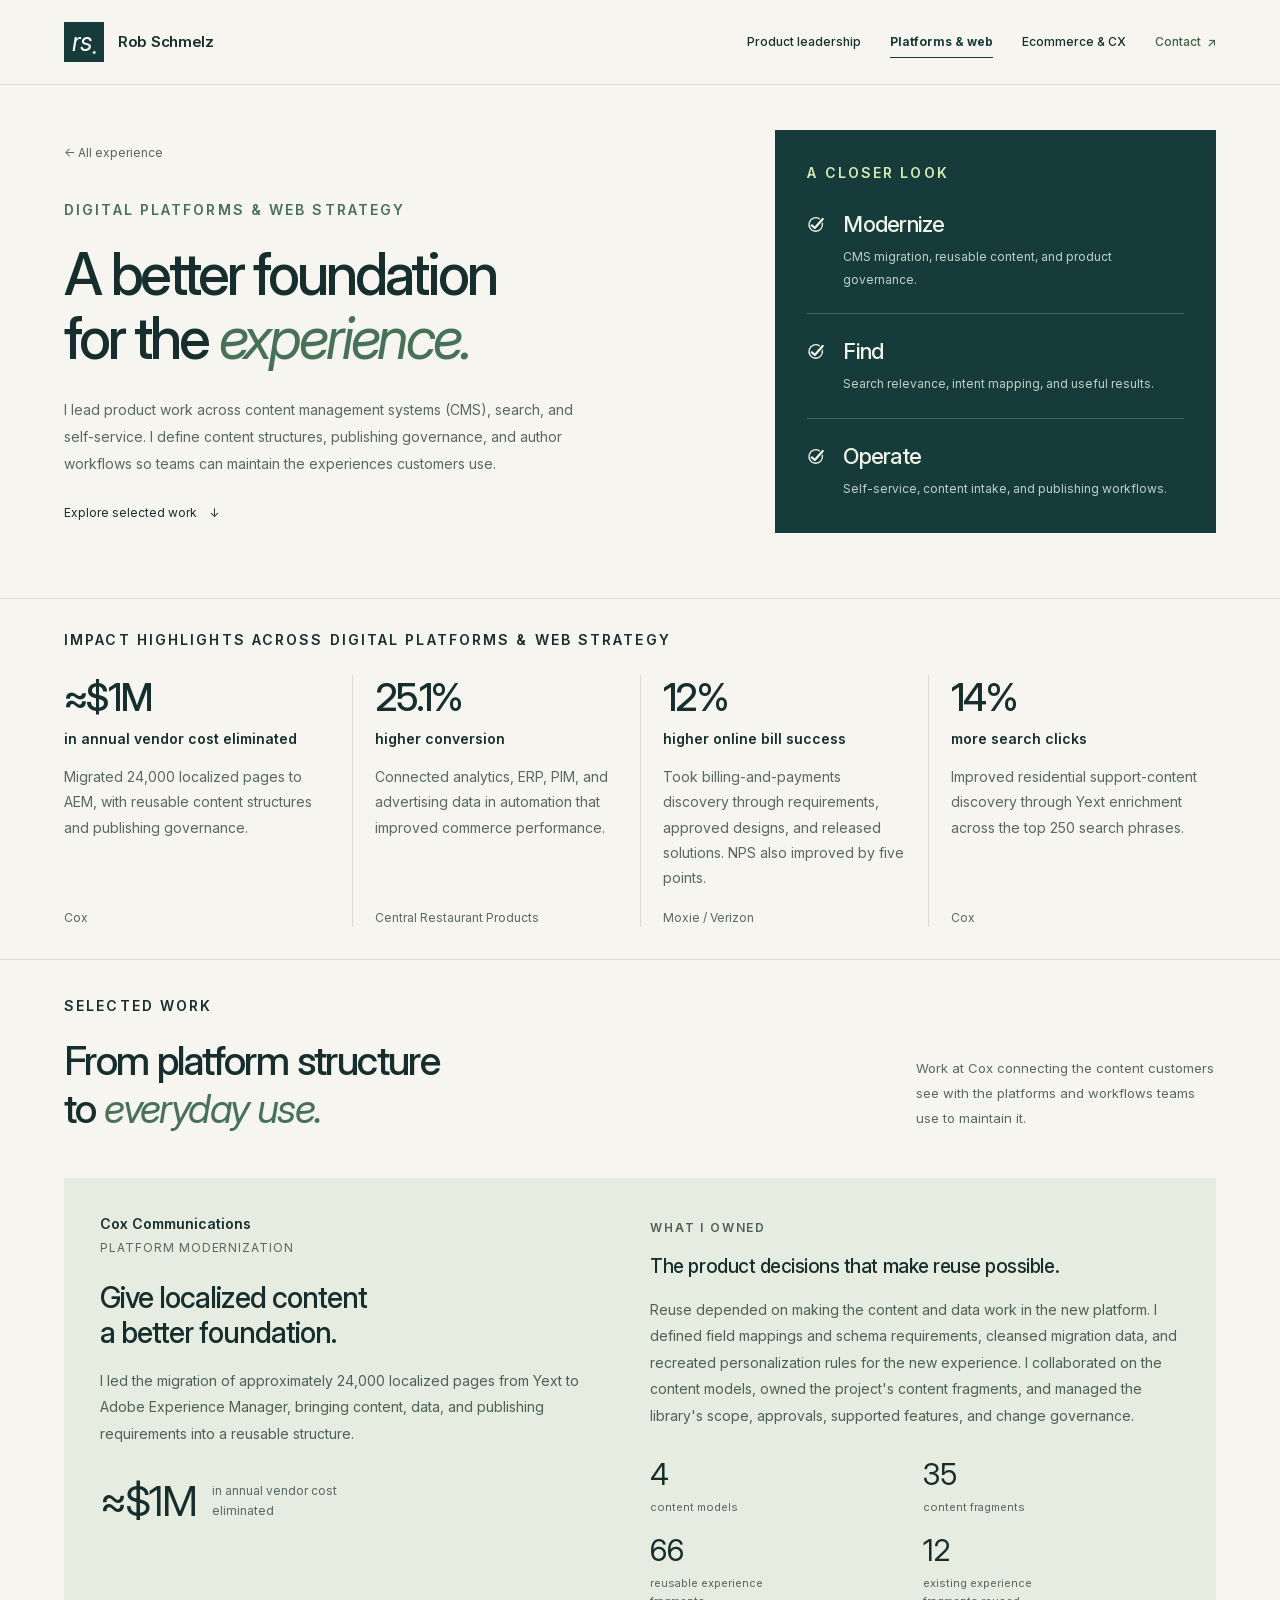
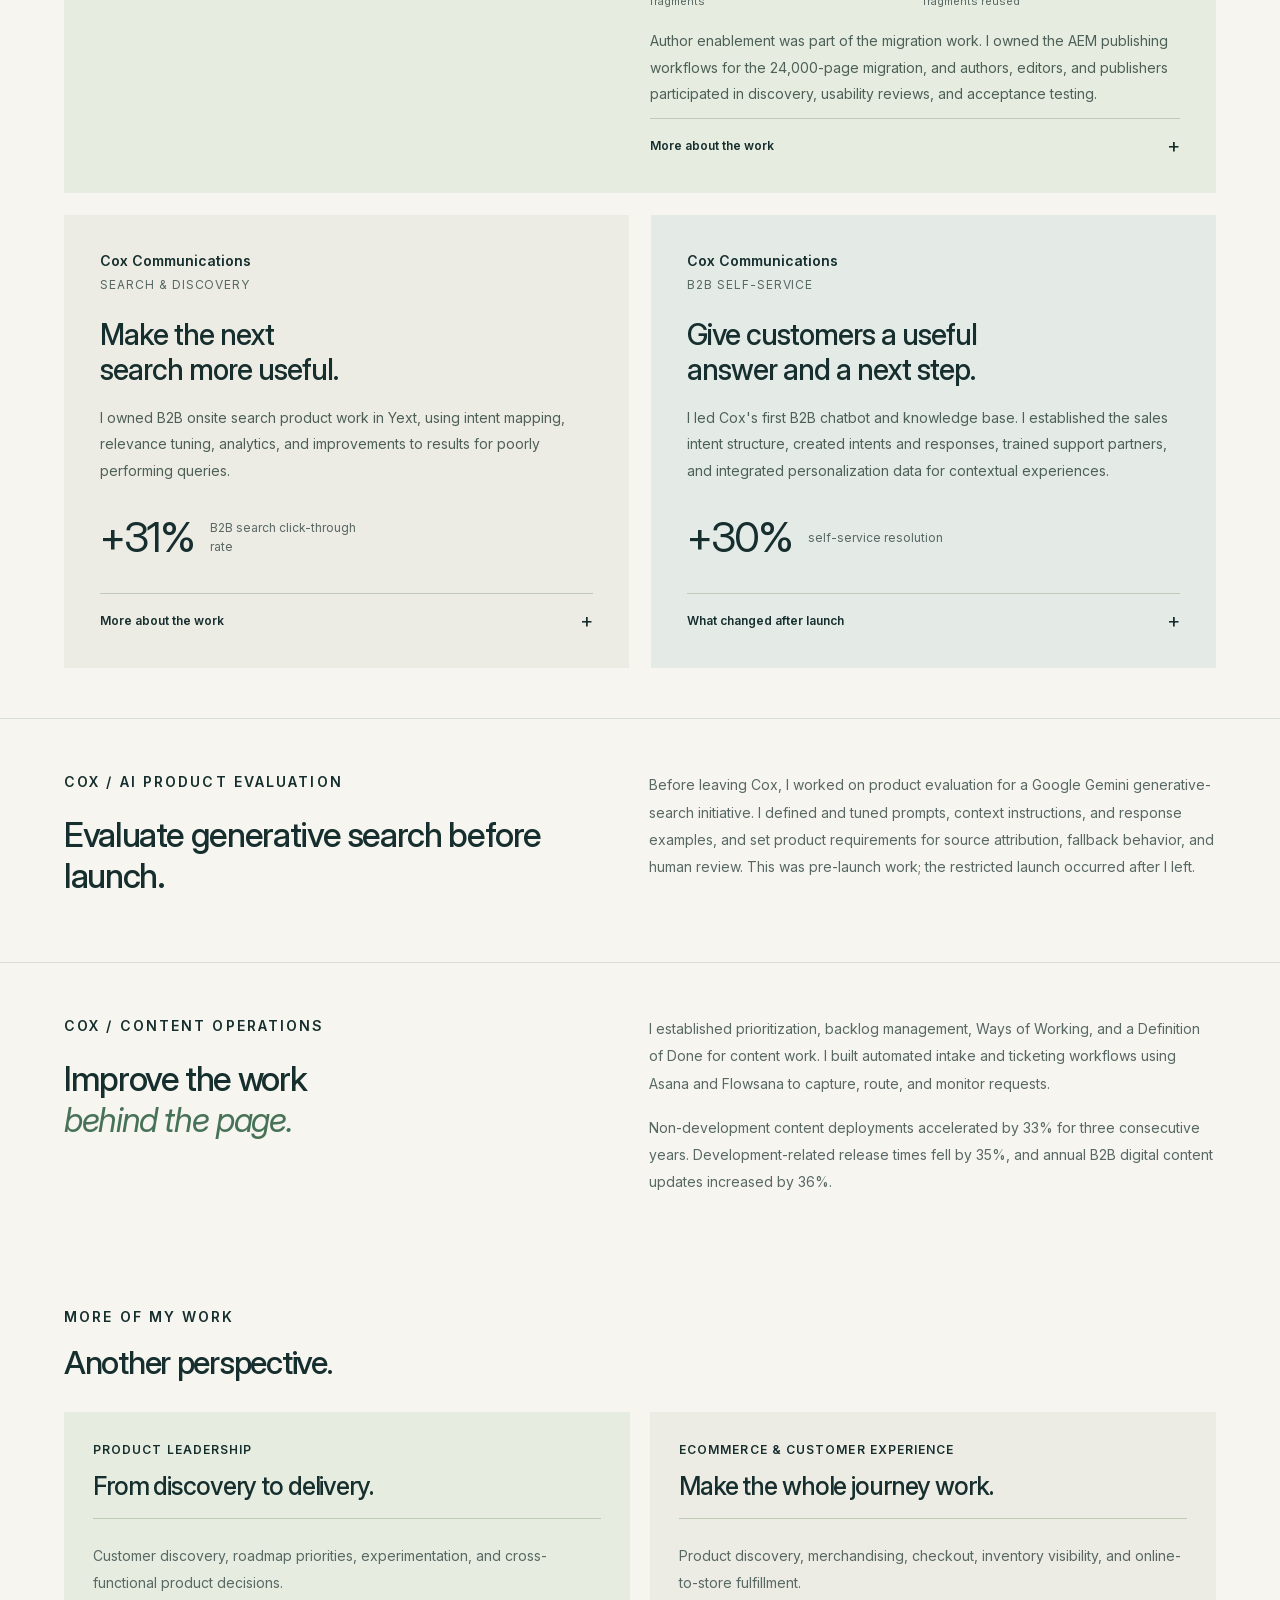
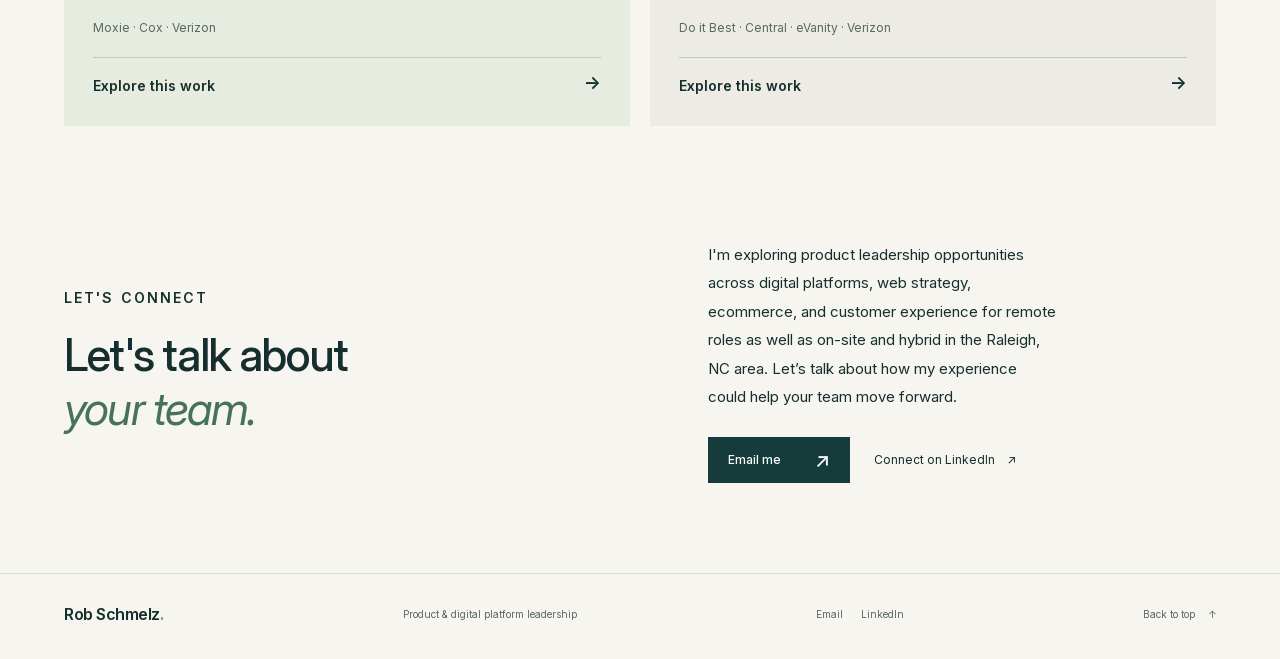
==== commit 99e40243: "Contact updates" ====
--- a/digital-platforms.html
+++ b/digital-platforms.html
@@ -14,4 +14,4 @@
 <body><a class="skip-link" href="#main">Skip to content</a><header class="site-header"><a class="wordmark" href="./index.html" aria-label="Rob Schmelz, home"><span class="monogram" aria-hidden="true">rs<span>.</span></span><span>Rob Schmelz</span></a><button class="menu-button" aria-expanded="false" aria-controls="navigation" hidden>Menu <span aria-hidden="true">+</span></button><nav id="navigation" aria-label="Main navigation"><a href="./product-leadership.html">Product leadership</a><a href="./digital-platforms.html" aria-current="page">Platforms &amp; web</a><a href="./ecommerce-customer-experience.html">Ecommerce &amp; CX</a><a href="#contact">Contact <span aria-hidden="true">↗</span></a></nav></header><main id="main"><section class="detail-hero section-shell" id="top" aria-labelledby="page-title"><div><a class="breadcrumb" href="./index.html">← All experience</a><p class="eyebrow">Digital platforms &amp; web strategy</p><h1 id="page-title">A better foundation<br>for the <em>experience.</em></h1><p class="detail-intro">I lead product work across content management systems (CMS), search, and self-service. I define content structures, publishing governance, and author workflows so teams can maintain the experiences customers use.</p><a class="text-link" href="#work">Explore selected work <span aria-hidden="true">↓</span></a></div><aside class="focus-panel" aria-label="Work covered on this page"><p class="eyebrow">A closer look</p><ol><li><svg class="section-check" viewBox="0 0 24 24" width="18" height="18" aria-hidden="true" focusable="false"><path d="M16.5 3.7a9 9 0 1 0 4 5.8" fill="none" stroke="currentColor" stroke-width="1.8" stroke-linecap="round"/><path d="m6.5 12.5 3.9 3.5L21 4" fill="none" stroke="currentColor" stroke-width="3" stroke-linecap="round" stroke-linejoin="round"/></svg><div><h2>Modernize</h2><p>CMS migration, reusable content, and product governance.</p></div></li><li><svg class="section-check" viewBox="0 0 24 24" width="18" height="18" aria-hidden="true" focusable="false"><path d="M16.5 3.7a9 9 0 1 0 4 5.8" fill="none" stroke="currentColor" stroke-width="1.8" stroke-linecap="round"/><path d="m6.5 12.5 3.9 3.5L21 4" fill="none" stroke="currentColor" stroke-width="3" stroke-linecap="round" stroke-linejoin="round"/></svg><div><h2>Find</h2><p>Search relevance, intent mapping, and useful results.</p></div></li><li><svg class="section-check" viewBox="0 0 24 24" width="18" height="18" aria-hidden="true" focusable="false"><path d="M16.5 3.7a9 9 0 1 0 4 5.8" fill="none" stroke="currentColor" stroke-width="1.8" stroke-linecap="round"/><path d="m6.5 12.5 3.9 3.5L21 4" fill="none" stroke="currentColor" stroke-width="3" stroke-linecap="round" stroke-linejoin="round"/></svg><div><h2>Operate</h2><p>Self-service, content intake, and publishing workflows.</p></div></li></ol></aside></section><section class="impact-highlights section-shell" id="impact" aria-labelledby="impact-title"><div class="impact-heading"><h2 class="eyebrow" id="impact-title">Impact highlights across Digital Platforms &amp; Web Strategy</h2></div><ol class="impact-grid"><li class="impact-card"><h3><strong>≈$1M</strong><span>in annual vendor cost eliminated</span></h3><p class="impact-description">Migrated 24,000 localized pages to AEM, with reusable content structures and publishing governance.</p><p class="impact-employer">Cox</p></li><li class="impact-card"><h3><strong>25.1%</strong><span>higher conversion</span></h3><p class="impact-description">Connected analytics, ERP, PIM, and advertising data in automation that improved commerce performance.</p><p class="impact-employer">Central Restaurant Products</p></li><li class="impact-card"><h3><strong>12%</strong><span>higher online bill success</span></h3><p class="impact-description">Took billing-and-payments discovery through requirements, approved designs, and released solutions. NPS also improved by five points.</p><p class="impact-employer">Moxie / Verizon</p></li><li class="impact-card"><h3><strong>14%</strong><span>more search clicks</span></h3><p class="impact-description">Improved residential support-content discovery through Yext enrichment across the top 250 search phrases.</p><p class="impact-employer">Cox</p></li></ol></section><section class="section-shell detail-work" id="work" aria-labelledby="work-title"><div class="section-heading"><div><p class="eyebrow">Selected work</p><h2 id="work-title">From platform structure<br>to <em>everyday use.</em></h2></div><p>Work at Cox connecting the content customers see with the platforms and workflows teams use to maintain it.</p></div><article class="case case-featured">
         <div class="case-overview"><div class="case-meta"><span>Cox Communications</span><span>Platform modernization</span></div><h3>Give localized content<br>a better foundation.</h3><p>I led the migration of approximately 24,000 localized pages from Yext to Adobe Experience Manager, bringing content, data, and publishing requirements into a reusable structure.</p><div class="case-outcome"><strong>≈$1M</strong><span>in annual vendor cost eliminated</span></div></div>
         <div class="case-story"><p class="eyebrow">What I owned</p><h4>The product decisions that make reuse possible.</h4><p>Reuse depended on making the content and data work in the new platform. I defined field mappings and schema requirements, cleansed migration data, and recreated personalization rules for the new experience. I collaborated on the content models, owned the project's content fragments, and managed the library's scope, approvals, supported features, and change governance.</p><div class="library-counts library-counts-fragments"><div><strong>4</strong><span>content models</span></div><div><strong>35</strong><span>content fragments</span></div><div><strong>66</strong><span>reusable experience fragments</span></div><div><strong>12</strong><span>existing experience fragments reused</span></div></div><p>Author enablement was part of the migration work. I owned the AEM publishing workflows for the 24,000-page migration, and authors, editors, and publishers participated in discovery, usability reviews, and acceptance testing.</p><details><summary>More about the work <span aria-hidden="true">+</span></summary><div class="detail-copy"><p>I created a SQL database to ingest and normalize Yext Knowledge Graph data. That gave the team a repeatable source for AEM content structures.</p><p>I co-defined the AEM structures with technical partners, wrote user stories and acceptance criteria, and coordinated phased releases designed to protect revenue continuity.</p><p>As I standardized visualization, documentation, and delivery workflows using Figma and FigJam, the projected delivery timeline fell from approximately two years to one.</p></div></details></div>
-      </article><div class="case-pair"><article class="case case-search"><div class="case-meta"><span>Cox Communications</span><span>Search &amp; discovery</span></div><h3>Make the next<br>search more useful.</h3><p>I owned B2B onsite search product work in Yext, using intent mapping, relevance tuning, analytics, and improvements to results for poorly performing queries.</p><div class="case-outcome"><strong>+31%</strong><span>B2B search click-through rate</span></div><details><summary>More about the work <span aria-hidden="true">+</span></summary><div class="detail-copy"><p>In a separate residential search initiative, I identified high-volume phrases that weren't surfacing the right support content. I updated daily Yext ingestion rules to add supplemental search terms to a newly indexed field.</p><p>I expanded the rules to cover the top 250 search phrases, increasing residential search clicks by 14%.</p></div></details></article><article class="case case-fulfillment"><div class="case-meta"><span>Cox Communications</span><span>B2B self-service</span></div><h3>Give customers a useful<br>answer and a next step.</h3><p>I led Cox's first B2B chatbot and knowledge base. I established the sales intent structure, created intents and responses, trained support partners, and integrated personalization data for contextual experiences.</p><div class="case-outcome"><strong>+30%</strong><span>self-service resolution</span></div><details><summary>What changed after launch <span aria-hidden="true">+</span></summary><div class="detail-copy"><p>The B2B chatbot diverted 25% of support inquiries. I used post-launch feedback to reprioritize escalation paths and improve responses about service pricing and availability.</p><p>In a separate residential chatbot initiative, I led the vendor migration from Creative Virtual to LogMeIn / Nanorep. That work increased engagement by 12% and reduced support demand by 22%.</p></div></details></article></div></section><section class="section-shell narrative-section" aria-labelledby="ai-evaluation"><div><p class="eyebrow">Cox / AI product evaluation</p><h2 id="ai-evaluation">Evaluate generative search before launch.</h2></div><div class="narrative-copy"><p>Before leaving Cox, I worked on product evaluation for a Google Gemini generative-search initiative. I defined and tuned prompts, context instructions, and response examples, and set product requirements for source attribution, fallback behavior, and human review. This was pre-launch work; the restricted launch occurred after I left.</p></div></section><section class="section-shell narrative-section" aria-labelledby="operations-title"><div><p class="eyebrow">Cox / Content operations</p><h2 id="operations-title">Improve the work<br><em>behind the page.</em></h2></div><div class="narrative-copy"><p>I established prioritization, backlog management, Ways of Working, and a Definition of Done for content work. I built automated intake and ticketing workflows using Asana and Flowsana to capture, route, and monitor requests.</p><p>Non-development content deployments accelerated by 33% for three consecutive years. Development-related release times fell by 35%, and annual B2B digital content updates increased by 36%.</p></div></section><section class="section-shell related-section" aria-labelledby="related-title"><p class="eyebrow">More of my work</p><h2 id="related-title">Another perspective.</h2><div class="area-grid related-grid"><article class="area-card"><div class="area-header"><div><p class="eyebrow">Product leadership</p><h3>From discovery to delivery.</h3></div></div><p class="area-description">Customer discovery, roadmap priorities, experimentation, and cross-functional product decisions.</p><span class="area-employers">Moxie · Cox · Verizon</span><a class="area-link" href="./product-leadership.html">Explore this work <span aria-hidden="true">→</span></a></article><article class="area-card"><div class="area-header"><div><p class="eyebrow">Ecommerce &amp; customer experience</p><h3>Make the whole journey work.</h3></div></div><p class="area-description">Product discovery, merchandising, checkout, inventory visibility, and online-to-store fulfillment.</p><span class="area-employers">Do it Best · Central · eVanity · Verizon</span><a class="area-link" href="./ecommerce-customer-experience.html">Explore this work <span aria-hidden="true">→</span></a></article></div></section><section class="contact-section section-shell" id="contact" aria-labelledby="contact-title"><div><p class="eyebrow">Let's connect</p><h2 id="contact-title">Let's talk about<br><em>your team.</em></h2></div><div class="contact-copy"><p>I'm exploring product leadership opportunities across digital platforms, web strategy, ecommerce, and customer experience. Let’s talk about how my experience could help your team move forward.</p><div class="contact-links"><a class="button button-dark" href="mailto:rob.schmelz+portfolio@gmail.com">Email me <span aria-hidden="true">↗</span></a><a class="text-link" href="https://www.linkedin.com/in/robschmelz/" target="_blank" rel="noopener noreferrer">Connect on LinkedIn <span aria-hidden="true">↗</span></a></div></div></section></main><footer class="site-footer section-shell"><a class="footer-name" href="#top">Rob Schmelz<span aria-hidden="true">.</span></a><p>Product &amp; digital platform leadership</p><div class="footer-links"><a href="mailto:rob.schmelz+portfolio@gmail.com">Email</a><a href="https://www.linkedin.com/in/robschmelz/" target="_blank" rel="noopener noreferrer">LinkedIn</a></div><a href="#top">Back to top <span aria-hidden="true">↑</span></a></footer></body></html>
+      </article><div class="case-pair"><article class="case case-search"><div class="case-meta"><span>Cox Communications</span><span>Search &amp; discovery</span></div><h3>Make the next<br>search more useful.</h3><p>I owned B2B onsite search product work in Yext, using intent mapping, relevance tuning, analytics, and improvements to results for poorly performing queries.</p><div class="case-outcome"><strong>+31%</strong><span>B2B search click-through rate</span></div><details><summary>More about the work <span aria-hidden="true">+</span></summary><div class="detail-copy"><p>In a separate residential search initiative, I identified high-volume phrases that weren't surfacing the right support content. I updated daily Yext ingestion rules to add supplemental search terms to a newly indexed field.</p><p>I expanded the rules to cover the top 250 search phrases, increasing residential search clicks by 14%.</p></div></details></article><article class="case case-fulfillment"><div class="case-meta"><span>Cox Communications</span><span>B2B self-service</span></div><h3>Give customers a useful<br>answer and a next step.</h3><p>I led Cox's first B2B chatbot and knowledge base. I established the sales intent structure, created intents and responses, trained support partners, and integrated personalization data for contextual experiences.</p><div class="case-outcome"><strong>+30%</strong><span>self-service resolution</span></div><details><summary>What changed after launch <span aria-hidden="true">+</span></summary><div class="detail-copy"><p>The B2B chatbot diverted 25% of support inquiries. I used post-launch feedback to reprioritize escalation paths and improve responses about service pricing and availability.</p><p>In a separate residential chatbot initiative, I led the vendor migration from Creative Virtual to LogMeIn / Nanorep. That work increased engagement by 12% and reduced support demand by 22%.</p></div></details></article></div></section><section class="section-shell narrative-section" aria-labelledby="ai-evaluation"><div><p class="eyebrow">Cox / AI product evaluation</p><h2 id="ai-evaluation">Evaluate generative search before launch.</h2></div><div class="narrative-copy"><p>Before leaving Cox, I worked on product evaluation for a Google Gemini generative-search initiative. I defined and tuned prompts, context instructions, and response examples, and set product requirements for source attribution, fallback behavior, and human review. This was pre-launch work; the restricted launch occurred after I left.</p></div></section><section class="section-shell narrative-section" aria-labelledby="operations-title"><div><p class="eyebrow">Cox / Content operations</p><h2 id="operations-title">Improve the work<br><em>behind the page.</em></h2></div><div class="narrative-copy"><p>I established prioritization, backlog management, Ways of Working, and a Definition of Done for content work. I built automated intake and ticketing workflows using Asana and Flowsana to capture, route, and monitor requests.</p><p>Non-development content deployments accelerated by 33% for three consecutive years. Development-related release times fell by 35%, and annual B2B digital content updates increased by 36%.</p></div></section><section class="section-shell related-section" aria-labelledby="related-title"><p class="eyebrow">More of my work</p><h2 id="related-title">Another perspective.</h2><div class="area-grid related-grid"><article class="area-card"><div class="area-header"><div><p class="eyebrow">Product leadership</p><h3>From discovery to delivery.</h3></div></div><p class="area-description">Customer discovery, roadmap priorities, experimentation, and cross-functional product decisions.</p><span class="area-employers">Moxie · Cox · Verizon</span><a class="area-link" href="./product-leadership.html">Explore this work <span aria-hidden="true">→</span></a></article><article class="area-card"><div class="area-header"><div><p class="eyebrow">Ecommerce &amp; customer experience</p><h3>Make the whole journey work.</h3></div></div><p class="area-description">Product discovery, merchandising, checkout, inventory visibility, and online-to-store fulfillment.</p><span class="area-employers">Do it Best · Central · eVanity · Verizon</span><a class="area-link" href="./ecommerce-customer-experience.html">Explore this work <span aria-hidden="true">→</span></a></article></div></section><section class="contact-section section-shell" id="contact" aria-labelledby="contact-title"><div><p class="eyebrow">Let's connect</p><h2 id="contact-title">Let's talk about<br><em>your team.</em></h2></div><div class="contact-copy"><p>I'm exploring product leadership opportunities across digital platforms, web strategy, ecommerce, and customer experience for remote roles as well as on-site and hybrid in the Raleigh, NC area. Let’s talk about how my experience could help your team move forward.</p><div class="contact-links"><a class="button button-dark" href="mailto:rob.schmelz+portfolio@gmail.com">Email me <span aria-hidden="true">↗</span></a><a class="text-link" href="https://www.linkedin.com/in/robschmelz/" target="_blank" rel="noopener noreferrer">Connect on LinkedIn <span aria-hidden="true">↗</span></a></div></div></section></main><footer class="site-footer section-shell"><a class="footer-name" href="#top">Rob Schmelz<span aria-hidden="true">.</span></a><p>Product &amp; digital platform leadership</p><div class="footer-links"><a href="mailto:rob.schmelz+portfolio@gmail.com">Email</a><a href="https://www.linkedin.com/in/robschmelz/" target="_blank" rel="noopener noreferrer">LinkedIn</a></div><a href="#top">Back to top <span aria-hidden="true">↑</span></a></footer></body></html>
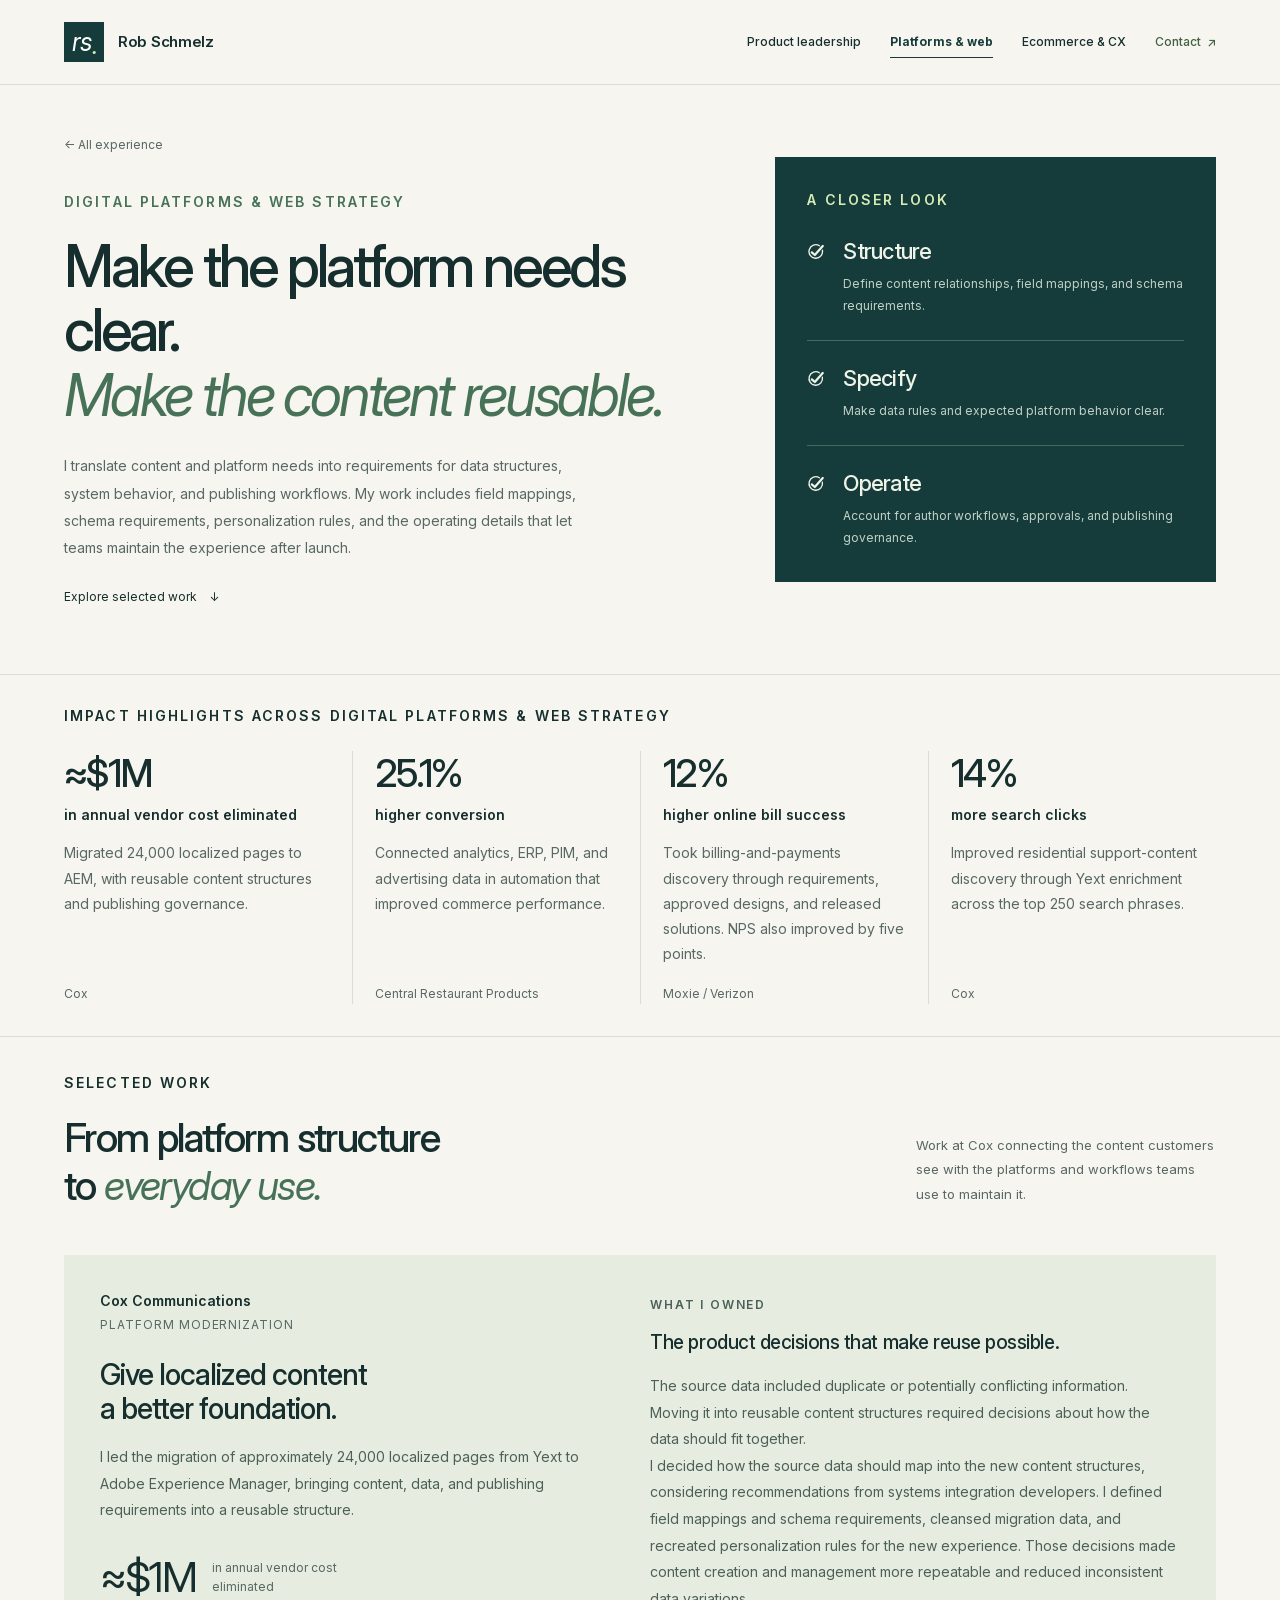
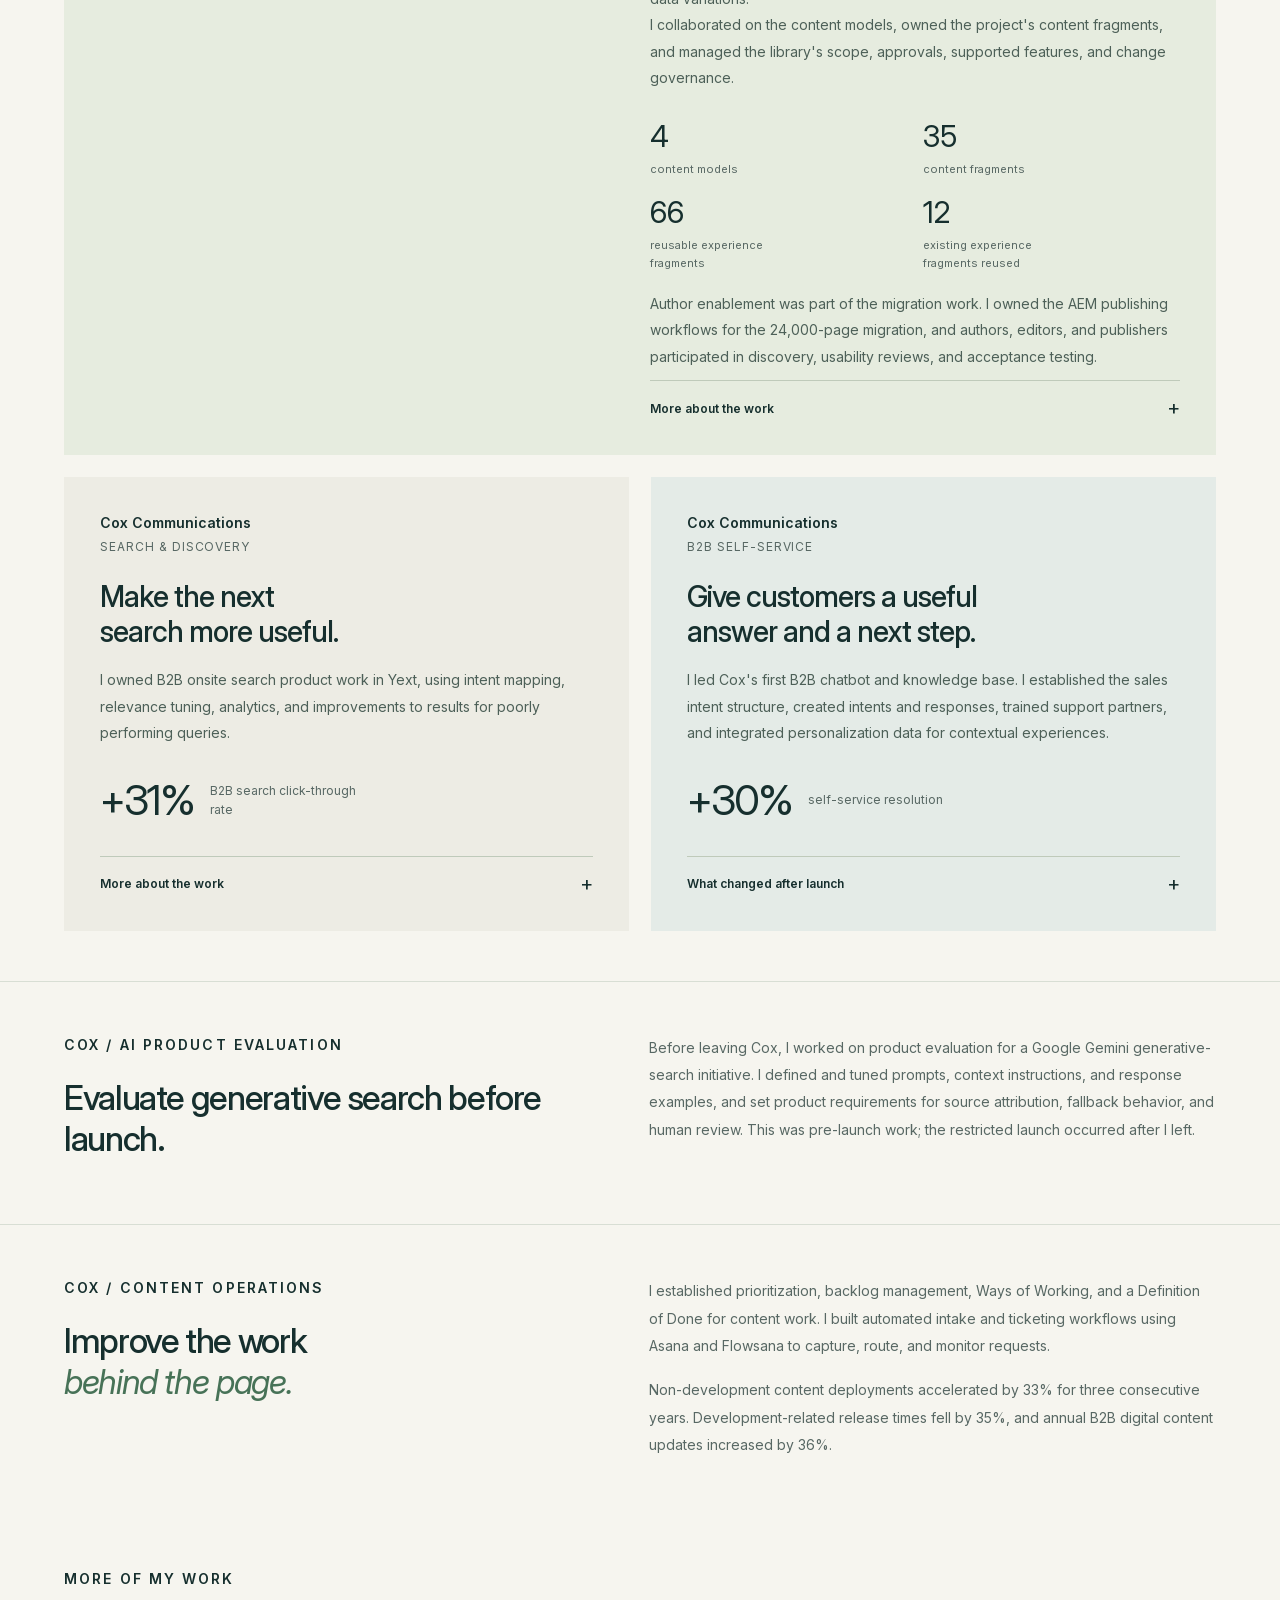
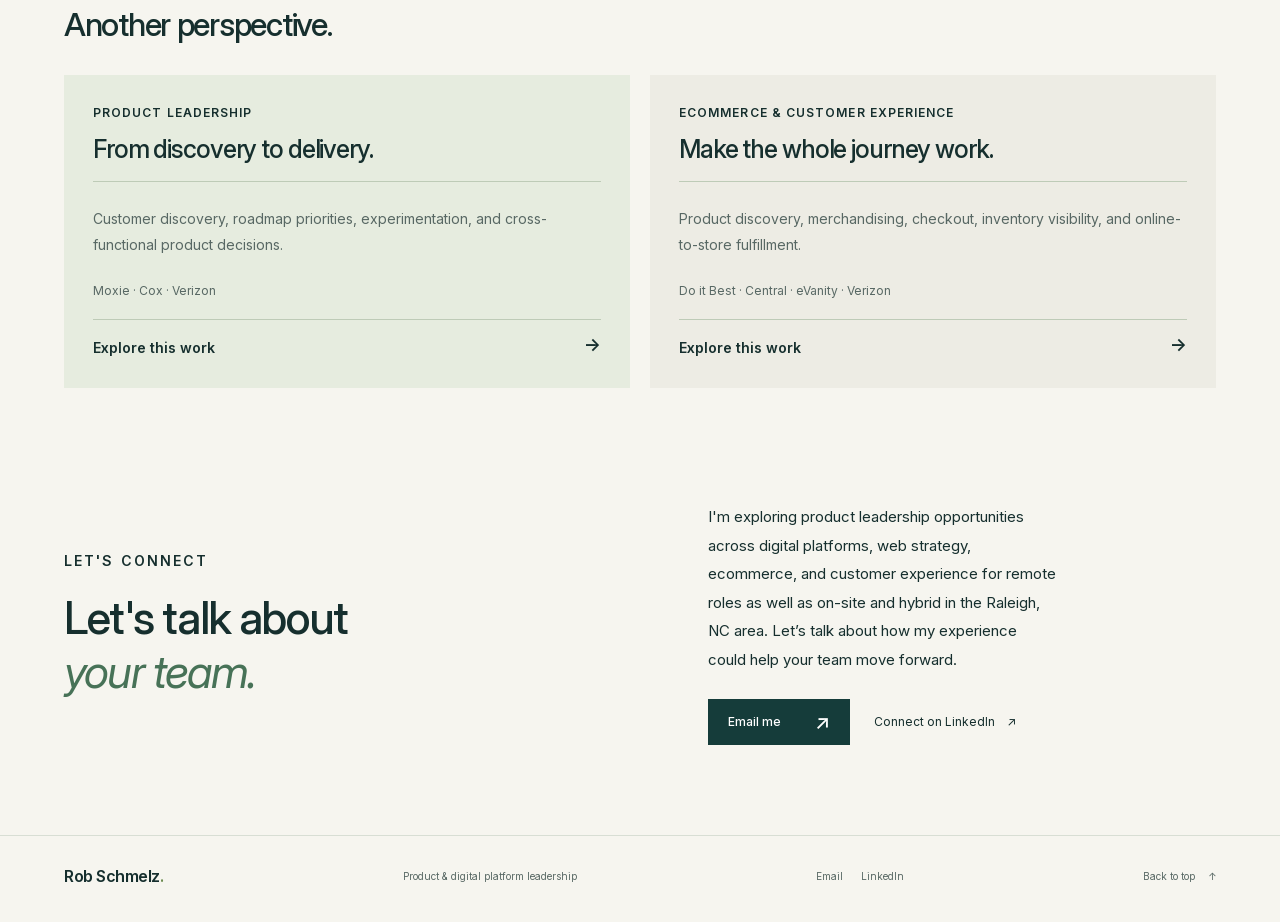
==== commit a04addf7: "Give supporting pages distinct requirements and delivery focus" ====
--- a/digital-platforms.html
+++ b/digital-platforms.html
@@ -11,7 +11,7 @@
   gtag('config', 'G-S5VYJTQXDG');
 </script>
 
-<body><a class="skip-link" href="#main">Skip to content</a><header class="site-header"><a class="wordmark" href="./index.html" aria-label="Rob Schmelz, home"><span class="monogram" aria-hidden="true">rs<span>.</span></span><span>Rob Schmelz</span></a><button class="menu-button" aria-expanded="false" aria-controls="navigation" hidden>Menu <span aria-hidden="true">+</span></button><nav id="navigation" aria-label="Main navigation"><a href="./product-leadership.html">Product leadership</a><a href="./digital-platforms.html" aria-current="page">Platforms &amp; web</a><a href="./ecommerce-customer-experience.html">Ecommerce &amp; CX</a><a href="#contact">Contact <span aria-hidden="true">↗</span></a></nav></header><main id="main"><section class="detail-hero section-shell" id="top" aria-labelledby="page-title"><div><a class="breadcrumb" href="./index.html">← All experience</a><p class="eyebrow">Digital platforms &amp; web strategy</p><h1 id="page-title">A better foundation<br>for the <em>experience.</em></h1><p class="detail-intro">I lead product work across content management systems (CMS), search, and self-service. I define content structures, publishing governance, and author workflows so teams can maintain the experiences customers use.</p><a class="text-link" href="#work">Explore selected work <span aria-hidden="true">↓</span></a></div><aside class="focus-panel" aria-label="Work covered on this page"><p class="eyebrow">A closer look</p><ol><li><svg class="section-check" viewBox="0 0 24 24" width="18" height="18" aria-hidden="true" focusable="false"><path d="M16.5 3.7a9 9 0 1 0 4 5.8" fill="none" stroke="currentColor" stroke-width="1.8" stroke-linecap="round"/><path d="m6.5 12.5 3.9 3.5L21 4" fill="none" stroke="currentColor" stroke-width="3" stroke-linecap="round" stroke-linejoin="round"/></svg><div><h2>Modernize</h2><p>CMS migration, reusable content, and product governance.</p></div></li><li><svg class="section-check" viewBox="0 0 24 24" width="18" height="18" aria-hidden="true" focusable="false"><path d="M16.5 3.7a9 9 0 1 0 4 5.8" fill="none" stroke="currentColor" stroke-width="1.8" stroke-linecap="round"/><path d="m6.5 12.5 3.9 3.5L21 4" fill="none" stroke="currentColor" stroke-width="3" stroke-linecap="round" stroke-linejoin="round"/></svg><div><h2>Find</h2><p>Search relevance, intent mapping, and useful results.</p></div></li><li><svg class="section-check" viewBox="0 0 24 24" width="18" height="18" aria-hidden="true" focusable="false"><path d="M16.5 3.7a9 9 0 1 0 4 5.8" fill="none" stroke="currentColor" stroke-width="1.8" stroke-linecap="round"/><path d="m6.5 12.5 3.9 3.5L21 4" fill="none" stroke="currentColor" stroke-width="3" stroke-linecap="round" stroke-linejoin="round"/></svg><div><h2>Operate</h2><p>Self-service, content intake, and publishing workflows.</p></div></li></ol></aside></section><section class="impact-highlights section-shell" id="impact" aria-labelledby="impact-title"><div class="impact-heading"><h2 class="eyebrow" id="impact-title">Impact highlights across Digital Platforms &amp; Web Strategy</h2></div><ol class="impact-grid"><li class="impact-card"><h3><strong>≈$1M</strong><span>in annual vendor cost eliminated</span></h3><p class="impact-description">Migrated 24,000 localized pages to AEM, with reusable content structures and publishing governance.</p><p class="impact-employer">Cox</p></li><li class="impact-card"><h3><strong>25.1%</strong><span>higher conversion</span></h3><p class="impact-description">Connected analytics, ERP, PIM, and advertising data in automation that improved commerce performance.</p><p class="impact-employer">Central Restaurant Products</p></li><li class="impact-card"><h3><strong>12%</strong><span>higher online bill success</span></h3><p class="impact-description">Took billing-and-payments discovery through requirements, approved designs, and released solutions. NPS also improved by five points.</p><p class="impact-employer">Moxie / Verizon</p></li><li class="impact-card"><h3><strong>14%</strong><span>more search clicks</span></h3><p class="impact-description">Improved residential support-content discovery through Yext enrichment across the top 250 search phrases.</p><p class="impact-employer">Cox</p></li></ol></section><section class="section-shell detail-work" id="work" aria-labelledby="work-title"><div class="section-heading"><div><p class="eyebrow">Selected work</p><h2 id="work-title">From platform structure<br>to <em>everyday use.</em></h2></div><p>Work at Cox connecting the content customers see with the platforms and workflows teams use to maintain it.</p></div><article class="case case-featured">
+<body><a class="skip-link" href="#main">Skip to content</a><header class="site-header"><a class="wordmark" href="./index.html" aria-label="Rob Schmelz, home"><span class="monogram" aria-hidden="true">rs<span>.</span></span><span>Rob Schmelz</span></a><button class="menu-button" aria-expanded="false" aria-controls="navigation" hidden>Menu <span aria-hidden="true">+</span></button><nav id="navigation" aria-label="Main navigation"><a href="./product-leadership.html">Product leadership</a><a href="./digital-platforms.html" aria-current="page">Platforms &amp; web</a><a href="./ecommerce-customer-experience.html">Ecommerce &amp; CX</a><a href="#contact">Contact <span aria-hidden="true">↗</span></a></nav></header><main id="main"><section class="detail-hero section-shell" id="top" aria-labelledby="page-title"><div><a class="breadcrumb" href="./index.html">← All experience</a><p class="eyebrow">Digital platforms &amp; web strategy</p><h1 id="page-title">Make the platform needs clear.<br><em>Make the content reusable.</em></h1><p class="detail-intro">I translate content and platform needs into requirements for data structures, system behavior, and publishing workflows. My work includes field mappings, schema requirements, personalization rules, and the operating details that let teams maintain the experience after launch.</p><a class="text-link" href="#work">Explore selected work <span aria-hidden="true">↓</span></a></div><aside class="focus-panel" aria-label="Work covered on this page"><p class="eyebrow">A closer look</p><ol><li><svg class="section-check" viewBox="0 0 24 24" width="18" height="18" aria-hidden="true" focusable="false"><path d="M16.5 3.7a9 9 0 1 0 4 5.8" fill="none" stroke="currentColor" stroke-width="1.8" stroke-linecap="round"/><path d="m6.5 12.5 3.9 3.5L21 4" fill="none" stroke="currentColor" stroke-width="3" stroke-linecap="round" stroke-linejoin="round"/></svg><div><h2>Structure</h2><p>Define content relationships, field mappings, and schema requirements.</p></div></li><li><svg class="section-check" viewBox="0 0 24 24" width="18" height="18" aria-hidden="true" focusable="false"><path d="M16.5 3.7a9 9 0 1 0 4 5.8" fill="none" stroke="currentColor" stroke-width="1.8" stroke-linecap="round"/><path d="m6.5 12.5 3.9 3.5L21 4" fill="none" stroke="currentColor" stroke-width="3" stroke-linecap="round" stroke-linejoin="round"/></svg><div><h2>Specify</h2><p>Make data rules and expected platform behavior clear.</p></div></li><li><svg class="section-check" viewBox="0 0 24 24" width="18" height="18" aria-hidden="true" focusable="false"><path d="M16.5 3.7a9 9 0 1 0 4 5.8" fill="none" stroke="currentColor" stroke-width="1.8" stroke-linecap="round"/><path d="m6.5 12.5 3.9 3.5L21 4" fill="none" stroke="currentColor" stroke-width="3" stroke-linecap="round" stroke-linejoin="round"/></svg><div><h2>Operate</h2><p>Account for author workflows, approvals, and publishing governance.</p></div></li></ol></aside></section><section class="impact-highlights section-shell" id="impact" aria-labelledby="impact-title"><div class="impact-heading"><h2 class="eyebrow" id="impact-title">Impact highlights across Digital Platforms &amp; Web Strategy</h2></div><ol class="impact-grid"><li class="impact-card"><h3><strong>≈$1M</strong><span>in annual vendor cost eliminated</span></h3><p class="impact-description">Migrated 24,000 localized pages to AEM, with reusable content structures and publishing governance.</p><p class="impact-employer">Cox</p></li><li class="impact-card"><h3><strong>25.1%</strong><span>higher conversion</span></h3><p class="impact-description">Connected analytics, ERP, PIM, and advertising data in automation that improved commerce performance.</p><p class="impact-employer">Central Restaurant Products</p></li><li class="impact-card"><h3><strong>12%</strong><span>higher online bill success</span></h3><p class="impact-description">Took billing-and-payments discovery through requirements, approved designs, and released solutions. NPS also improved by five points.</p><p class="impact-employer">Moxie / Verizon</p></li><li class="impact-card"><h3><strong>14%</strong><span>more search clicks</span></h3><p class="impact-description">Improved residential support-content discovery through Yext enrichment across the top 250 search phrases.</p><p class="impact-employer">Cox</p></li></ol></section><section class="section-shell detail-work" id="work" aria-labelledby="work-title"><div class="section-heading"><div><p class="eyebrow">Selected work</p><h2 id="work-title">From platform structure<br>to <em>everyday use.</em></h2></div><p>Work at Cox connecting the content customers see with the platforms and workflows teams use to maintain it.</p></div><article class="case case-featured">
         <div class="case-overview"><div class="case-meta"><span>Cox Communications</span><span>Platform modernization</span></div><h3>Give localized content<br>a better foundation.</h3><p>I led the migration of approximately 24,000 localized pages from Yext to Adobe Experience Manager, bringing content, data, and publishing requirements into a reusable structure.</p><div class="case-outcome"><strong>≈$1M</strong><span>in annual vendor cost eliminated</span></div></div>
-        <div class="case-story"><p class="eyebrow">What I owned</p><h4>The product decisions that make reuse possible.</h4><p>Reuse depended on making the content and data work in the new platform. I defined field mappings and schema requirements, cleansed migration data, and recreated personalization rules for the new experience. I collaborated on the content models, owned the project's content fragments, and managed the library's scope, approvals, supported features, and change governance.</p><div class="library-counts library-counts-fragments"><div><strong>4</strong><span>content models</span></div><div><strong>35</strong><span>content fragments</span></div><div><strong>66</strong><span>reusable experience fragments</span></div><div><strong>12</strong><span>existing experience fragments reused</span></div></div><p>Author enablement was part of the migration work. I owned the AEM publishing workflows for the 24,000-page migration, and authors, editors, and publishers participated in discovery, usability reviews, and acceptance testing.</p><details><summary>More about the work <span aria-hidden="true">+</span></summary><div class="detail-copy"><p>I created a SQL database to ingest and normalize Yext Knowledge Graph data. That gave the team a repeatable source for AEM content structures.</p><p>I co-defined the AEM structures with technical partners, wrote user stories and acceptance criteria, and coordinated phased releases designed to protect revenue continuity.</p><p>As I standardized visualization, documentation, and delivery workflows using Figma and FigJam, the projected delivery timeline fell from approximately two years to one.</p></div></details></div>
+        <div class="case-story"><p class="eyebrow">What I owned</p><h4>The product decisions that make reuse possible.</h4><p>The source data included duplicate or potentially conflicting information. Moving it into reusable content structures required decisions about how the data should fit together.</p><p>I decided how the source data should map into the new content structures, considering recommendations from systems integration developers. I defined field mappings and schema requirements, cleansed migration data, and recreated personalization rules for the new experience. Those decisions made content creation and management more repeatable and reduced inconsistent data variations.</p><p>I collaborated on the content models, owned the project's content fragments, and managed the library's scope, approvals, supported features, and change governance.</p><div class="library-counts library-counts-fragments"><div><strong>4</strong><span>content models</span></div><div><strong>35</strong><span>content fragments</span></div><div><strong>66</strong><span>reusable experience fragments</span></div><div><strong>12</strong><span>existing experience fragments reused</span></div></div><p>Author enablement was part of the migration work. I owned the AEM publishing workflows for the 24,000-page migration, and authors, editors, and publishers participated in discovery, usability reviews, and acceptance testing.</p><details><summary>More about the work <span aria-hidden="true">+</span></summary><div class="detail-copy"><p>I created a SQL database to ingest and normalize Yext Knowledge Graph data. That gave the team a repeatable source for AEM content structures.</p><p>I co-defined the AEM structures with technical partners, wrote user stories and acceptance criteria, and coordinated phased releases designed to protect revenue continuity.</p><p>As I standardized visualization, documentation, and delivery workflows using Figma and FigJam, the projected delivery timeline fell from approximately two years to one.</p></div></details></div>
       </article><div class="case-pair"><article class="case case-search"><div class="case-meta"><span>Cox Communications</span><span>Search &amp; discovery</span></div><h3>Make the next<br>search more useful.</h3><p>I owned B2B onsite search product work in Yext, using intent mapping, relevance tuning, analytics, and improvements to results for poorly performing queries.</p><div class="case-outcome"><strong>+31%</strong><span>B2B search click-through rate</span></div><details><summary>More about the work <span aria-hidden="true">+</span></summary><div class="detail-copy"><p>In a separate residential search initiative, I identified high-volume phrases that weren't surfacing the right support content. I updated daily Yext ingestion rules to add supplemental search terms to a newly indexed field.</p><p>I expanded the rules to cover the top 250 search phrases, increasing residential search clicks by 14%.</p></div></details></article><article class="case case-fulfillment"><div class="case-meta"><span>Cox Communications</span><span>B2B self-service</span></div><h3>Give customers a useful<br>answer and a next step.</h3><p>I led Cox's first B2B chatbot and knowledge base. I established the sales intent structure, created intents and responses, trained support partners, and integrated personalization data for contextual experiences.</p><div class="case-outcome"><strong>+30%</strong><span>self-service resolution</span></div><details><summary>What changed after launch <span aria-hidden="true">+</span></summary><div class="detail-copy"><p>The B2B chatbot diverted 25% of support inquiries. I used post-launch feedback to reprioritize escalation paths and improve responses about service pricing and availability.</p><p>In a separate residential chatbot initiative, I led the vendor migration from Creative Virtual to LogMeIn / Nanorep. That work increased engagement by 12% and reduced support demand by 22%.</p></div></details></article></div></section><section class="section-shell narrative-section" aria-labelledby="ai-evaluation"><div><p class="eyebrow">Cox / AI product evaluation</p><h2 id="ai-evaluation">Evaluate generative search before launch.</h2></div><div class="narrative-copy"><p>Before leaving Cox, I worked on product evaluation for a Google Gemini generative-search initiative. I defined and tuned prompts, context instructions, and response examples, and set product requirements for source attribution, fallback behavior, and human review. This was pre-launch work; the restricted launch occurred after I left.</p></div></section><section class="section-shell narrative-section" aria-labelledby="operations-title"><div><p class="eyebrow">Cox / Content operations</p><h2 id="operations-title">Improve the work<br><em>behind the page.</em></h2></div><div class="narrative-copy"><p>I established prioritization, backlog management, Ways of Working, and a Definition of Done for content work. I built automated intake and ticketing workflows using Asana and Flowsana to capture, route, and monitor requests.</p><p>Non-development content deployments accelerated by 33% for three consecutive years. Development-related release times fell by 35%, and annual B2B digital content updates increased by 36%.</p></div></section><section class="section-shell related-section" aria-labelledby="related-title"><p class="eyebrow">More of my work</p><h2 id="related-title">Another perspective.</h2><div class="area-grid related-grid"><article class="area-card"><div class="area-header"><div><p class="eyebrow">Product leadership</p><h3>From discovery to delivery.</h3></div></div><p class="area-description">Customer discovery, roadmap priorities, experimentation, and cross-functional product decisions.</p><span class="area-employers">Moxie · Cox · Verizon</span><a class="area-link" href="./product-leadership.html">Explore this work <span aria-hidden="true">→</span></a></article><article class="area-card"><div class="area-header"><div><p class="eyebrow">Ecommerce &amp; customer experience</p><h3>Make the whole journey work.</h3></div></div><p class="area-description">Product discovery, merchandising, checkout, inventory visibility, and online-to-store fulfillment.</p><span class="area-employers">Do it Best · Central · eVanity · Verizon</span><a class="area-link" href="./ecommerce-customer-experience.html">Explore this work <span aria-hidden="true">→</span></a></article></div></section><section class="contact-section section-shell" id="contact" aria-labelledby="contact-title"><div><p class="eyebrow">Let's connect</p><h2 id="contact-title">Let's talk about<br><em>your team.</em></h2></div><div class="contact-copy"><p>I'm exploring product leadership opportunities across digital platforms, web strategy, ecommerce, and customer experience for remote roles as well as on-site and hybrid in the Raleigh, NC area. Let’s talk about how my experience could help your team move forward.</p><div class="contact-links"><a class="button button-dark" href="mailto:rob.schmelz+portfolio@gmail.com">Email me <span aria-hidden="true">↗</span></a><a class="text-link" href="https://www.linkedin.com/in/robschmelz/" target="_blank" rel="noopener noreferrer">Connect on LinkedIn <span aria-hidden="true">↗</span></a></div></div></section></main><footer class="site-footer section-shell"><a class="footer-name" href="#top">Rob Schmelz<span aria-hidden="true">.</span></a><p>Product &amp; digital platform leadership</p><div class="footer-links"><a href="mailto:rob.schmelz+portfolio@gmail.com">Email</a><a href="https://www.linkedin.com/in/robschmelz/" target="_blank" rel="noopener noreferrer">LinkedIn</a></div><a href="#top">Back to top <span aria-hidden="true">↑</span></a></footer></body></html>
--- a/styles.css
+++ b/styles.css
@@ -3,7 +3,7 @@
 :root{--paper:#f6f5ef;--ink:#162f2e;--muted:#586864;--line:#d8ded4;--green:#153c3a;--lime:#d7ecb4;--white:#fff;--sans:'Inter',Arial,sans-serif}
 *{box-sizing:border-box}html{scroll-behavior:smooth;scroll-padding-top:100px}body{margin:0;background:var(--paper);color:var(--ink);font:16px/1.65 var(--sans);-webkit-font-smoothing:antialiased}a{color:inherit;text-decoration:none}button{font:inherit}button,a,summary{-webkit-tap-highlight-color:transparent}a:focus-visible,button:focus-visible,summary:focus-visible{outline:3px solid #36817c;outline-offset:5px}::selection{background:var(--lime);color:var(--green)}h1,h2,h3,h4,p{margin:0}h1,h2,h3,h4{font-weight:500}em{font-family:var(--sans);font-weight:400}svg{display:block;max-width:100%}.section-shell{max-width:1320px;padding-left:64px;padding-right:64px;margin-left:auto;margin-right:auto}.section-space{padding-top:110px;padding-bottom:100px}.eyebrow{font-size:14px;font-weight:600;line-height:1.5;letter-spacing:.15em;text-transform:uppercase}.muted{color:var(--muted)}.skip-link{position:fixed;top:10px;left:12px;transform:translateY(-200%);z-index:100;background:var(--lime);padding:12px}.skip-link:focus{transform:translateY(0)}
 .draft-note{display:flex;align-items:center;justify-content:center;gap:9px;min-height:31px;background:#e7ebdf;color:#455b51;font-size:10px;letter-spacing:.08em}.status-dot{width:5px;height:5px;border-radius:50%;background:#55715a}.draft-divider{margin:0 3px;opacity:.5}.site-header{max-width:1320px;margin:auto;padding:22px 64px;display:flex;align-items:center;justify-content:space-between;gap:32px;border-bottom:1px solid var(--line)}.wordmark{display:flex;align-items:center;gap:14px;font-weight:600;font-size:15px;letter-spacing:-.02em}.monogram{width:40px;height:40px;display:grid;place-content:center;background:var(--green);color:white;font:italic 25px/1 var(--sans);position:relative;padding-right:4px}.monogram span{position:absolute;right:6px;bottom:4px;color:var(--lime)}nav{display:flex;gap:29px;font-size:12px;font-weight:500}nav a{position:relative;padding:9px 0}nav a:after,.text-link:after{content:'';position:absolute;bottom:3px;left:0;width:0;height:1px;background:currentColor;transition:width .2s}nav a:hover:after,.text-link:hover:after{width:100%}nav a:last-child{color:#416044}nav span{padding-left:3px}.menu-button{border:1px solid var(--line);background:transparent;padding:6px 12px;color:var(--ink)}
-.hero{display:grid;grid-template-columns:1.25fr 1fr;gap:54px;padding-top:74px;padding-bottom:76px;align-items:center}.hero .eyebrow{display:flex;align-items:center;gap:12px;margin-bottom:27px}.short-rule{width:26px;height:1px;background:#7c9477}.hero h1{font-size:clamp(42px,4.85vw,67px);line-height:1.075;letter-spacing:-.055em}.hero h1 em{color:#427255;letter-spacing:-.05em}.hero-intro{max-width:475px;margin-top:27px;font-size:15px;color:var(--muted);line-height:1.85}.hero-actions{display:flex;align-items:center;flex-wrap:wrap;gap:24px;margin-top:32px}.button{display:inline-flex;align-items:center;justify-content:space-between;gap:34px;padding:13px 20px;font-size:12px;font-weight:500;transition:background .2s,transform .2s}.button-dark{color:#fff;background:var(--green)}.button-dark:hover{background:#2e5c52;transform:translateY(-2px)}.button span{font-size:20px;line-height:1}.text-link{position:relative;font-size:12px;padding:8px 0}.text-link span{margin-left:9px}
+.hero{display:grid;grid-template-columns:1.25fr 1fr;gap:54px;padding-top:74px;padding-bottom:76px;align-items:center}.hero .eyebrow{display:flex;align-items:center;gap:12px;margin-bottom:27px}.short-rule{width:26px;height:1px;background:#7c9477}.hero h1{font-size:45px;line-height:1.075;letter-spacing:-.055em}.hero h1 em{color:#427255;letter-spacing:-.05em}.hero-intro{max-width:475px;margin-top:27px;font-size:15px;color:var(--muted);line-height:1.85}.hero-actions{display:flex;align-items:center;flex-wrap:wrap;gap:24px;margin-top:32px}.button{display:inline-flex;align-items:center;justify-content:space-between;gap:34px;padding:13px 20px;font-size:12px;font-weight:500;transition:background .2s,transform .2s}.button-dark{color:#fff;background:var(--green)}.button-dark:hover{background:#2e5c52;transform:translateY(-2px)}.button span{font-size:20px;line-height:1}.text-link{position:relative;font-size:12px;padding:8px 0}.text-link span{margin-left:9px}
 .platform-art{background:var(--green);color:#ecf1e8;min-width:0;padding:26px 28px 0;position:relative;overflow:hidden}.platform-art:before{content:'';position:absolute;right:-110px;top:170px;width:300px;height:300px;border:1px solid #8da898;border-radius:50%;opacity:.13;pointer-events:none}.art-topline{display:flex;justify-content:space-between;gap:12px;font-size:9px;letter-spacing:.08em;text-transform:uppercase;color:#bbd0c0}.art-index{opacity:.7}.platform-art h2{font-family:var(--sans);font-size:27px;line-height:1.22;letter-spacing:-.02em;margin-top:34px}.platform-diagram{margin:16px -6px 0;width:calc(100% + 12px)}.art-caption{display:flex;align-items:center;gap:17px;border-top:1px solid #486860;padding:21px 0 25px}.art-caption-number{font:39px/1.1 var(--sans);letter-spacing:-.055em;color:var(--lime)}.art-caption p{font-size:11px;line-height:1.65;color:#c3d1c6}.art-bottomline{display:flex;justify-content:space-between;border-top:1px solid #486860;padding:14px 0;font-size:11px;letter-spacing:.08em;color:#bacbbf}.art-bottomline span:last-child{color:var(--lime);font-size:18px;line-height:1}
 .proof-strip{display:grid;grid-template-columns:.9fr 1fr 1fr 1fr;align-items:center;border-top:1px solid var(--line);border-bottom:1px solid var(--line);padding-top:29px;padding-bottom:29px;gap:25px}.proof-label{display:flex;flex-direction:column;gap:8px}.proof-label>span:last-child{font-size:12px;color:var(--muted)}.proof-item{border-left:1px solid var(--line);padding-left:28px}.proof-item strong{font:38px/1.2 var(--sans);letter-spacing:-.04em}.proof-item>span{display:block;font-size:14px;line-height:1.7;margin-top:8px;color:var(--muted)}
 .section-heading{display:flex;justify-content:space-between;align-items:flex-end;gap:70px;margin-bottom:45px}.section-heading .eyebrow{margin-bottom:21px}h2{font-size:40px;line-height:1.2;letter-spacing:-.04em}.section-heading>p{max-width:300px;color:var(--muted);font-size:13px;line-height:1.9;padding-bottom:3px}.section-heading h2 em{color:#477257}.case{padding:35px 36px;background:#ecefe6}.case-meta{display:flex;flex-direction:column;align-items:flex-start;gap:5px;font-size:14px;line-height:1.5}.case-meta>span:first-child{font-weight:600}.case-meta>span:last-child{color:var(--muted);font-size:12px;letter-spacing:.08em;text-transform:uppercase}.case h3{font-size:29px;line-height:1.2;letter-spacing:-.035em;margin-top:24px}.case p{font-size:14px;line-height:1.9;color:#4d6058}.case-overview>p,.case-pair .case>p{margin-top:17px}.case-featured{display:grid;grid-template-columns:1fr 1.08fr;gap:60px;background:#e6ecdf}.case-story{padding-top:4px}.case-story .eyebrow{font-size:12px}.case-story h4{font-size:19px;line-height:1.45;letter-spacing:-.025em;margin-top:13px;margin-bottom:16px}.case-outcome{display:flex;align-items:center;gap:16px;margin-top:32px}.case-outcome strong{font:42px/1 var(--sans);letter-spacing:-.05em;white-space:nowrap}.case-outcome>span{font-size:12px;line-height:1.6;max-width:160px;color:var(--muted)}.library-counts{display:grid;grid-template-columns:repeat(3,1fr);gap:15px;margin-top:26px;margin-bottom:18px}.library-counts strong{font:30px/1.2 var(--sans)}.library-counts span{display:block;font-size:11px;color:var(--muted);line-height:1.6;margin-top:7px;max-width:90px}.case-pair{display:grid;grid-template-columns:1fr 1fr;gap:22px;margin-top:22px}.case-search{background:#edece4}.case-fulfillment{background:#e4ebe7}.case-pair .case{display:flex;flex-direction:column;align-items:stretch}.case-pair .case>p{flex:1}.case-pair .case-outcome{margin-bottom:25px}details{border-top:1px solid #bfcaba;margin-top:10px}summary{list-style:none;cursor:pointer;padding:17px 0 2px;display:flex;justify-content:space-between;align-items:center;font-size:12px;font-weight:600;gap:15px}summary::-webkit-details-marker{display:none}summary>span{font-size:20px;font-weight:400;line-height:1}details[open] summary>span{transform:rotate(45deg)}.detail-copy{padding-top:17px}.detail-copy p+p{margin-top:13px}.detail-copy p{font-size:14px}
@@ -17,12 +17,12 @@
 @media(max-width:800px){.area-grid{grid-template-columns:1fr}.area-card{padding:29px}.area-card h3{font-size:29px;max-width:460px}.area-card .eyebrow{min-height:0}.area-employers{margin-top:18px}.area-description{max-width:550px}.detail-hero{grid-template-columns:1fr;gap:30px;padding-top:27px;padding-bottom:35px}.breadcrumb{margin-bottom:27px}.detail-hero h1{font-size:clamp(36px,7vw,53px)}.detail-intro{max-width:600px}.focus-panel{padding:28px}.focus-panel ol{display:grid;grid-template-columns:repeat(3,minmax(0,1fr));gap:20px}.focus-panel li{padding:0;display:block;border-top:0}.focus-panel li>span{display:block;margin-bottom:12px}.focus-panel h2{font-size:20px}.focus-panel li p{font-size:11px}.narrative-section{grid-template-columns:1fr;gap:25px;padding-top:40px;padding-bottom:40px}.narrative-section h2{font-size:31px}.related-grid{grid-template-columns:repeat(2,minmax(0,1fr))}.related-grid .area-card{padding:23px}.related-grid .area-card h3{font-size:24px}.fulfillment-feature>.case-outcome strong{font-size:47px}}
 @media(max-width:540px){.area-card{padding:25px}.area-card h3{font-size:28px}.detail-hero h1{font-size:clamp(34px,9.3vw,44px)}.detail-hero .eyebrow{font-size:10px}.detail-intro{font-size:13px}.focus-panel ol{grid-template-columns:1fr;gap:0}.focus-panel li{display:flex;gap:18px;border-top:1px solid #48685e;padding:18px 0}.focus-panel li>span{margin:0}.focus-panel li p{font-size:12px}.focus-panel>.eyebrow{margin-bottom:22px}.related-grid{grid-template-columns:1fr}.related-section{padding-top:25px}.narrative-section h2{font-size:29px}.fulfillment-feature{display:block}.fulfillment-feature>.case-outcome{border:0;padding:0;margin-top:26px}.fulfillment-feature>.case-outcome strong{font-size:43px}.fulfillment-feature>.case-outcome>span{font-size:12px;max-width:100%;margin-top:10px}.fulfillment-feature>details{margin-top:25px}.detail-work{padding-top:25px}.site-footer{column-gap:17px}}
 .menu-button{display:none}
-@media(min-width:1500px){.hero{padding-top:85px;padding-bottom:88px}.hero h1{font-size:70px}}
-@media(max-width:1100px){.section-shell{padding-left:38px;padding-right:38px}.site-header{padding-left:38px;padding-right:38px}nav{gap:19px}.hero{gap:30px}.hero h1{font-size:53px}.hero-actions{gap:13px}.platform-art{padding-left:22px;padding-right:22px}.platform-art h2{font-size:24px}.art-caption-number{font-size:34px}.proof-strip{gap:15px}.proof-item{padding-left:20px}.proof-item strong{font-size:33px}.case-featured{gap:35px}.case{padding:29px}.approach-inner{gap:45px}.approach-intro h2{font-size:31px}.experience-row{grid-template-columns:95px 1fr 1fr}.building-section{gap:45px}}
-@media(max-width:800px){html{scroll-padding-top:25px}.section-shell{padding-left:26px;padding-right:26px}.site-header{padding:18px 26px;position:relative;flex-wrap:wrap;gap:14px}.wordmark{font-size:14px}.menu-button:not([hidden]){display:flex;align-items:center;gap:20px}.site-header nav{width:100%;flex-wrap:wrap;gap:12px 24px}.js .site-header nav{display:none}.js .site-header nav.is-open{display:flex;padding-top:10px}.hero{grid-template-columns:1fr;gap:40px;padding-top:45px;padding-bottom:45px}.hero h1{font-size:clamp(43px,8.5vw,65px)}.hero-intro{max-width:560px}.platform-art{max-width:550px;width:100%;padding:25px 28px 0}.platform-art h2{font-size:30px}.platform-diagram{max-height:265px;margin-top:12px}.art-caption{padding-top:18px;padding-bottom:18px}.art-caption-number{font-size:40px}.art-caption p{font-size:14px}.proof-strip{grid-template-columns:repeat(3,1fr);gap:20px;padding-top:24px;padding-bottom:24px}.proof-label{grid-column:1/-1;flex-direction:row;justify-content:space-between;padding-bottom:6px}.proof-item{padding-left:15px}.proof-item:nth-child(2){padding-left:0;border-left:0}.proof-item strong{font-size:32px}.proof-item>span{font-size:10px}.section-space{padding-top:70px;padding-bottom:65px}.section-heading{gap:22px;align-items:flex-start;flex-direction:column;margin-bottom:30px}h2{font-size:35px}.section-heading>p{max-width:480px}.case-featured{grid-template-columns:1fr;gap:32px}.case-story{border-top:1px solid #bfcaba;padding-top:25px}.case-pair{gap:16px}.case-pair .case{padding:24px}.case h3{font-size:26px}.case-outcome{flex-wrap:wrap;gap:10px}.case-outcome strong{font-size:38px}.case-outcome>span{max-width:190px}.approach-inner{grid-template-columns:1fr;gap:35px;padding-top:55px;padding-bottom:55px}.approach-intro>p:last-child{max-width:560px}.experience-row{grid-template-columns:85px 1fr;gap:8px 20px}.experience-description{grid-column:2}.experience-role p{max-width:100%}.building-section{grid-template-columns:1fr;gap:30px;padding-top:40px;padding-bottom:40px}.building-heading>p:last-child{max-width:500px}.building-projects{display:grid;grid-template-columns:1fr 1fr;gap:25px}.building-projects article+article{border:0;margin:0;padding:0}.contact-section{padding-top:65px;padding-bottom:65px;gap:30px}.contact-section h2{font-size:36px}.contact-copy>p:first-child{font-size:13px}}
-@media(max-width:540px){.section-shell{padding-left:22px;padding-right:22px}.site-header{padding-left:22px;padding-right:22px}.hero{padding-top:37px}.hero h1{font-size:clamp(36px,10.8vw,46px);letter-spacing:-.06em}.hero .eyebrow{font-size:9px;gap:9px;margin-bottom:23px}.hero-intro{font-size:14px;line-height:1.85;margin-top:23px}.hero-actions{flex-direction:column;align-items:flex-start;gap:12px;margin-top:26px}.platform-art{padding-left:21px;padding-right:21px}.platform-art h2{font-size:26px}.art-topline{font-size:8px}.art-caption-number{font-size:35px}.art-caption p{font-size:14px}.proof-strip{gap:12px}.proof-label .eyebrow{font-size:14px}.proof-label>span:last-child{font-size:14px}.proof-item{padding-left:12px}.proof-item strong{font-size:27px}.proof-item>span{font-size:12px;line-height:1.65}.section-space{padding-top:58px;padding-bottom:55px}.section-heading h2{font-size:33px}.section-heading .eyebrow{margin-bottom:17px}.case{padding:25px}.case-pair{grid-template-columns:1fr}.case h3{font-size:28px}.case-outcome{flex-wrap:nowrap;gap:16px}.case-outcome strong{font-size:40px}.case-outcome>span{max-width:160px}.case-meta{font-size:10px}.case-story h4{font-size:20px}.library-counts{gap:15px}.approach-intro h2{font-size:30px}.approach-steps>div{gap:15px}.experience-row{grid-template-columns:1fr;gap:10px;padding:24px 0}.experience-date{padding:0;font-size:12px}.experience-description{grid-column:1}.experience-role h3{font-size:18px}.education-line{flex-direction:column;align-items:flex-start;gap:10px}.education-line>span:last-child .muted{display:block;margin-top:3px}.building-projects{grid-template-columns:1fr;gap:0}.building-projects article+article{border-top:1px solid #c4cdbb;padding-top:25px;margin-top:25px}.contact-section{grid-template-columns:1fr;gap:25px}.contact-section h2{font-size:39px}.contact-copy>p:first-child{font-size:14px}.site-footer{flex-wrap:wrap;gap:12px;padding-top:25px;padding-bottom:25px}.site-footer p{order:3;width:100%}.site-footer>a:last-child{margin-left:auto}}
+@media(min-width:1500px){.hero{padding-top:85px;padding-bottom:88px}.hero h1{font-size:45px}}
+@media(max-width:1100px){.section-shell{padding-left:38px;padding-right:38px}.site-header{padding-left:38px;padding-right:38px}nav{gap:19px}.hero{gap:30px}.hero h1{font-size:45px}.hero-actions{gap:13px}.platform-art{padding-left:22px;padding-right:22px}.platform-art h2{font-size:24px}.art-caption-number{font-size:34px}.proof-strip{gap:15px}.proof-item{padding-left:20px}.proof-item strong{font-size:33px}.case-featured{gap:35px}.case{padding:29px}.approach-inner{gap:45px}.approach-intro h2{font-size:31px}.experience-row{grid-template-columns:95px 1fr 1fr}.building-section{gap:45px}}
+@media(max-width:800px){html{scroll-padding-top:25px}.section-shell{padding-left:26px;padding-right:26px}.site-header{padding:18px 26px;position:relative;flex-wrap:wrap;gap:14px}.wordmark{font-size:14px}.menu-button:not([hidden]){display:flex;align-items:center;gap:20px}.site-header nav{width:100%;flex-wrap:wrap;gap:12px 24px}.js .site-header nav{display:none}.js .site-header nav.is-open{display:flex;padding-top:10px}.hero{grid-template-columns:1fr;gap:40px;padding-top:45px;padding-bottom:45px}.hero h1{font-size:45px}.hero-intro{max-width:560px}.platform-art{max-width:550px;width:100%;padding:25px 28px 0}.platform-art h2{font-size:30px}.platform-diagram{max-height:265px;margin-top:12px}.art-caption{padding-top:18px;padding-bottom:18px}.art-caption-number{font-size:40px}.art-caption p{font-size:14px}.proof-strip{grid-template-columns:repeat(3,1fr);gap:20px;padding-top:24px;padding-bottom:24px}.proof-label{grid-column:1/-1;flex-direction:row;justify-content:space-between;padding-bottom:6px}.proof-item{padding-left:15px}.proof-item:nth-child(2){padding-left:0;border-left:0}.proof-item strong{font-size:32px}.proof-item>span{font-size:10px}.section-space{padding-top:70px;padding-bottom:65px}.section-heading{gap:22px;align-items:flex-start;flex-direction:column;margin-bottom:30px}h2{font-size:35px}.section-heading>p{max-width:480px}.case-featured{grid-template-columns:1fr;gap:32px}.case-story{border-top:1px solid #bfcaba;padding-top:25px}.case-pair{gap:16px}.case-pair .case{padding:24px}.case h3{font-size:26px}.case-outcome{flex-wrap:wrap;gap:10px}.case-outcome strong{font-size:38px}.case-outcome>span{max-width:190px}.approach-inner{grid-template-columns:1fr;gap:35px;padding-top:55px;padding-bottom:55px}.approach-intro>p:last-child{max-width:560px}.experience-row{grid-template-columns:85px 1fr;gap:8px 20px}.experience-description{grid-column:2}.experience-role p{max-width:100%}.building-section{grid-template-columns:1fr;gap:30px;padding-top:40px;padding-bottom:40px}.building-heading>p:last-child{max-width:500px}.building-projects{display:grid;grid-template-columns:1fr 1fr;gap:25px}.building-projects article+article{border:0;margin:0;padding:0}.contact-section{padding-top:65px;padding-bottom:65px;gap:30px}.contact-section h2{font-size:36px}.contact-copy>p:first-child{font-size:13px}}
+@media(max-width:540px){.section-shell{padding-left:22px;padding-right:22px}.site-header{padding-left:22px;padding-right:22px}.hero{padding-top:37px}.hero h1{font-size:45px;letter-spacing:-.06em}.hero .eyebrow{font-size:9px;gap:9px;margin-bottom:23px}.hero-intro{font-size:14px;line-height:1.85;margin-top:23px}.hero-actions{flex-direction:column;align-items:flex-start;gap:12px;margin-top:26px}.platform-art{padding-left:21px;padding-right:21px}.platform-art h2{font-size:26px}.art-topline{font-size:8px}.art-caption-number{font-size:35px}.art-caption p{font-size:14px}.proof-strip{gap:12px}.proof-label .eyebrow{font-size:14px}.proof-label>span:last-child{font-size:14px}.proof-item{padding-left:12px}.proof-item strong{font-size:27px}.proof-item>span{font-size:12px;line-height:1.65}.section-space{padding-top:58px;padding-bottom:55px}.section-heading h2{font-size:33px}.section-heading .eyebrow{margin-bottom:17px}.case{padding:25px}.case-pair{grid-template-columns:1fr}.case h3{font-size:28px}.case-outcome{flex-wrap:nowrap;gap:16px}.case-outcome strong{font-size:40px}.case-outcome>span{max-width:160px}.case-meta{font-size:10px}.case-story h4{font-size:20px}.library-counts{gap:15px}.approach-intro h2{font-size:30px}.approach-steps>div{gap:15px}.experience-row{grid-template-columns:1fr;gap:10px;padding:24px 0}.experience-date{padding:0;font-size:12px}.experience-description{grid-column:1}.experience-role h3{font-size:18px}.education-line{flex-direction:column;align-items:flex-start;gap:10px}.education-line>span:last-child .muted{display:block;margin-top:3px}.building-projects{grid-template-columns:1fr;gap:0}.building-projects article+article{border-top:1px solid #c4cdbb;padding-top:25px;margin-top:25px}.contact-section{grid-template-columns:1fr;gap:25px}.contact-section h2{font-size:39px}.contact-copy>p:first-child{font-size:14px}.site-footer{flex-wrap:wrap;gap:12px;padding-top:25px;padding-bottom:25px}.site-footer p{order:3;width:100%}.site-footer>a:last-child{margin-left:auto}}
 @media(prefers-reduced-motion:reduce){html{scroll-behavior:auto}*,*:before,*:after{transition:none!important}}
-@media print{body{background:white;font-size:11pt;color:#111}.draft-note,.site-header nav,.menu-button,.hero-actions,.site-footer>a:last-child{display:none!important}.section-shell,.site-header{padding-left:0;padding-right:0;max-width:none}.site-header{padding-top:0}.hero{padding-top:25px;padding-bottom:25px;gap:25px;grid-template-columns:1.2fr 1fr}.hero h1{font-size:36px}.hero-intro{font-size:11px}.platform-art,.approach-section{-webkit-print-color-adjust:exact;print-color-adjust:exact}.platform-art{padding:18px 20px 0}.platform-art h2{font-size:21px}.platform-diagram{max-height:180px}.proof-strip{padding-top:15px;padding-bottom:15px}.proof-item strong{font-size:28px}.section-space{padding-top:35px;padding-bottom:30px}.section-heading{margin-bottom:20px}h2,.contact-section h2{font-size:28px}.case{break-inside:avoid;padding:22px}.case h3{font-size:23px}.case p,.experience-description,.building-projects p{font-size:14px}.case-featured{gap:25px}.case-pair{gap:15px}details{display:none}.approach-inner{padding-top:30px;padding-bottom:30px;gap:30px;grid-template-columns:1fr 1fr}.approach-intro h2{font-size:25px}.approach-steps p{font-size:10px}.experience-row{padding-top:15px;padding-bottom:15px;break-inside:avoid}.building-section{padding-top:30px;padding-bottom:30px;gap:25px}.contact-section{padding-top:35px;padding-bottom:25px}.site-footer{padding-top:15px;padding-bottom:0}a[href]:after{content:none!important}@page{size:A4;margin:15mm}}
+@media print{body{background:white;font-size:11pt;color:#111}.draft-note,.site-header nav,.menu-button,.hero-actions,.site-footer>a:last-child{display:none!important}.section-shell,.site-header{padding-left:0;padding-right:0;max-width:none}.site-header{padding-top:0}.hero{padding-top:25px;padding-bottom:25px;gap:25px;grid-template-columns:1.2fr 1fr}.hero h1{font-size:45px}.hero-intro{font-size:11px}.platform-art,.approach-section{-webkit-print-color-adjust:exact;print-color-adjust:exact}.platform-art{padding:18px 20px 0}.platform-art h2{font-size:21px}.platform-diagram{max-height:180px}.proof-strip{padding-top:15px;padding-bottom:15px}.proof-item strong{font-size:28px}.section-space{padding-top:35px;padding-bottom:30px}.section-heading{margin-bottom:20px}h2,.contact-section h2{font-size:28px}.case{break-inside:avoid;padding:22px}.case h3{font-size:23px}.case p,.experience-description,.building-projects p{font-size:14px}.case-featured{gap:25px}.case-pair{gap:15px}details{display:none}.approach-inner{padding-top:30px;padding-bottom:30px;gap:30px;grid-template-columns:1fr 1fr}.approach-intro h2{font-size:25px}.approach-steps p{font-size:10px}.experience-row{padding-top:15px;padding-bottom:15px;break-inside:avoid}.building-section{padding-top:30px;padding-bottom:30px;gap:25px}.contact-section{padding-top:35px;padding-bottom:25px}.site-footer{padding-top:15px;padding-bottom:0}a[href]:after{content:none!important}@page{size:A4;margin:15mm}}
 
 
 
@@ -101,3 +101,5 @@
 .focus-panel .section-check{margin-top:7px}
 @media(max-width:800px){.focus-panel .section-check{margin-top:0;margin-bottom:12px}}
 @media(max-width:540px){.focus-panel .section-check{margin-top:7px;margin-bottom:0}}
+
+.platform-art .art-summary{font-size:14px;line-height:1.65;color:#c3d1c6;margin-top:14px}
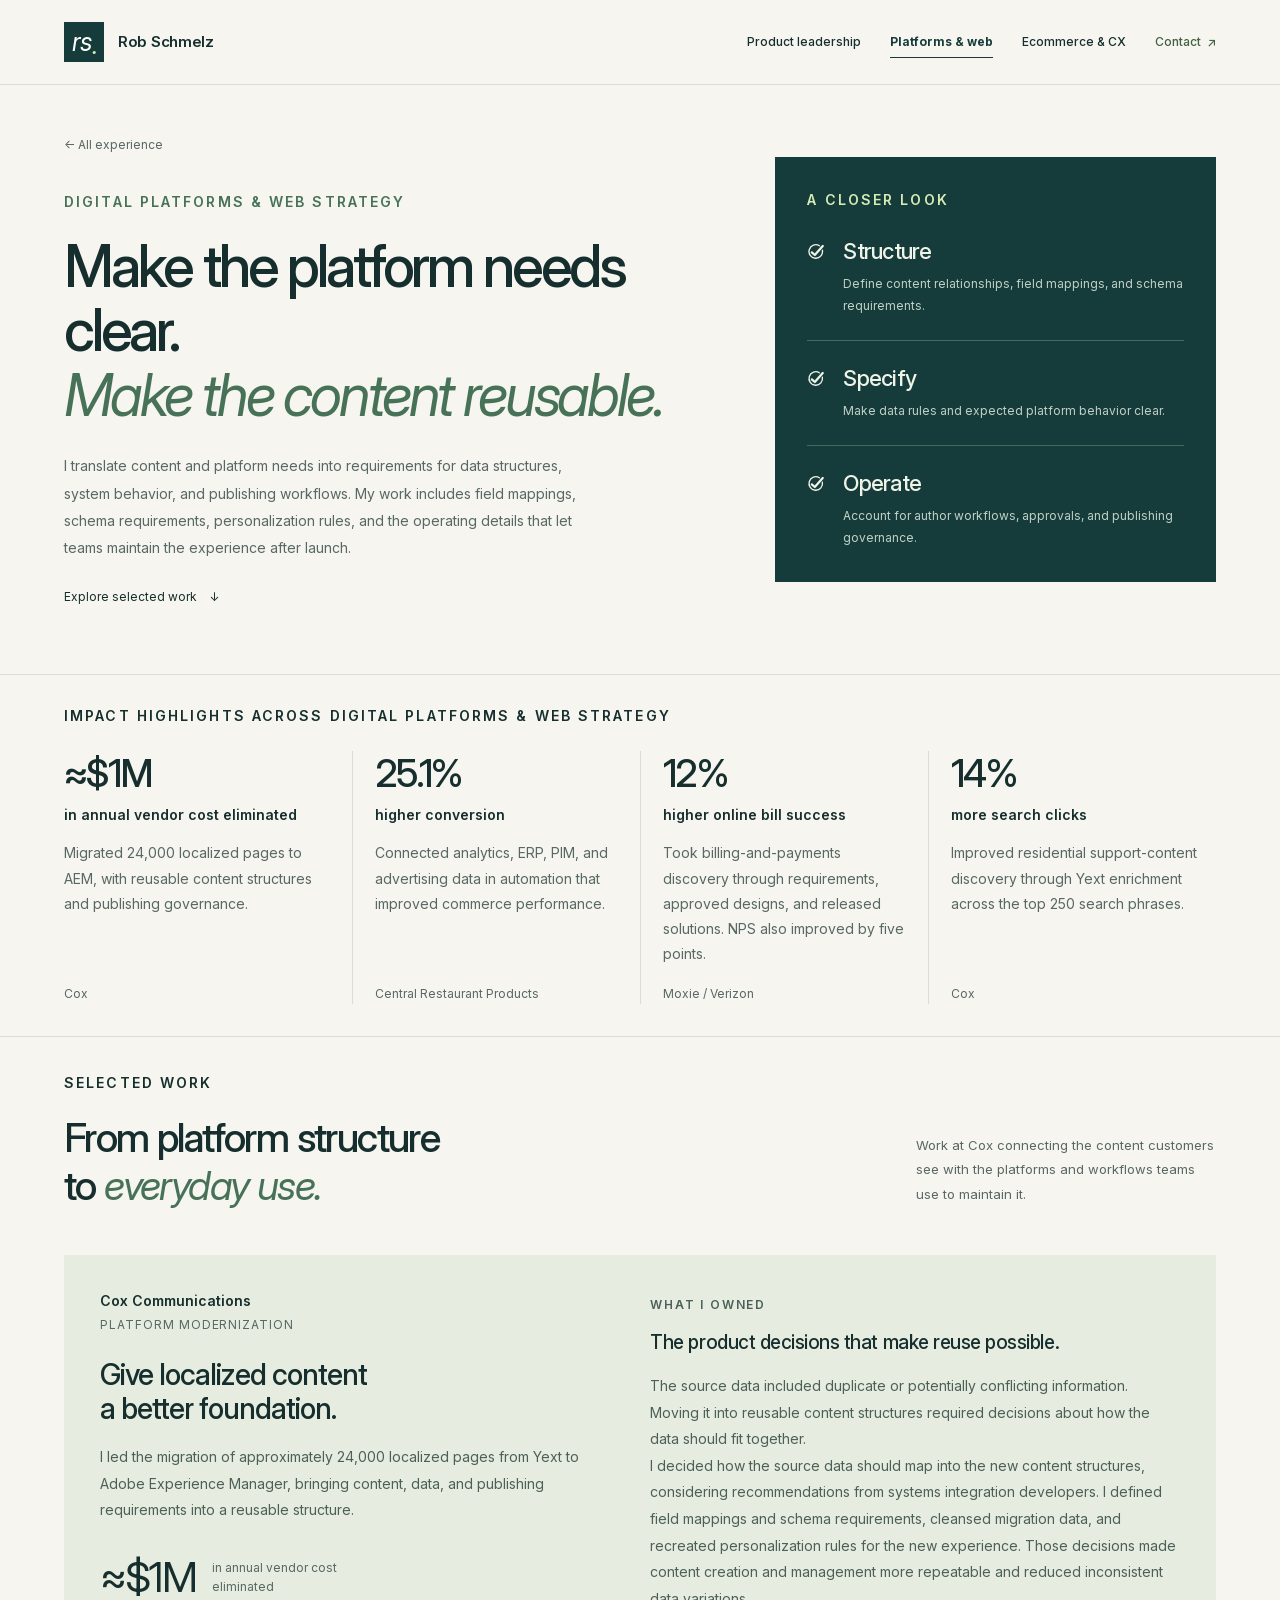
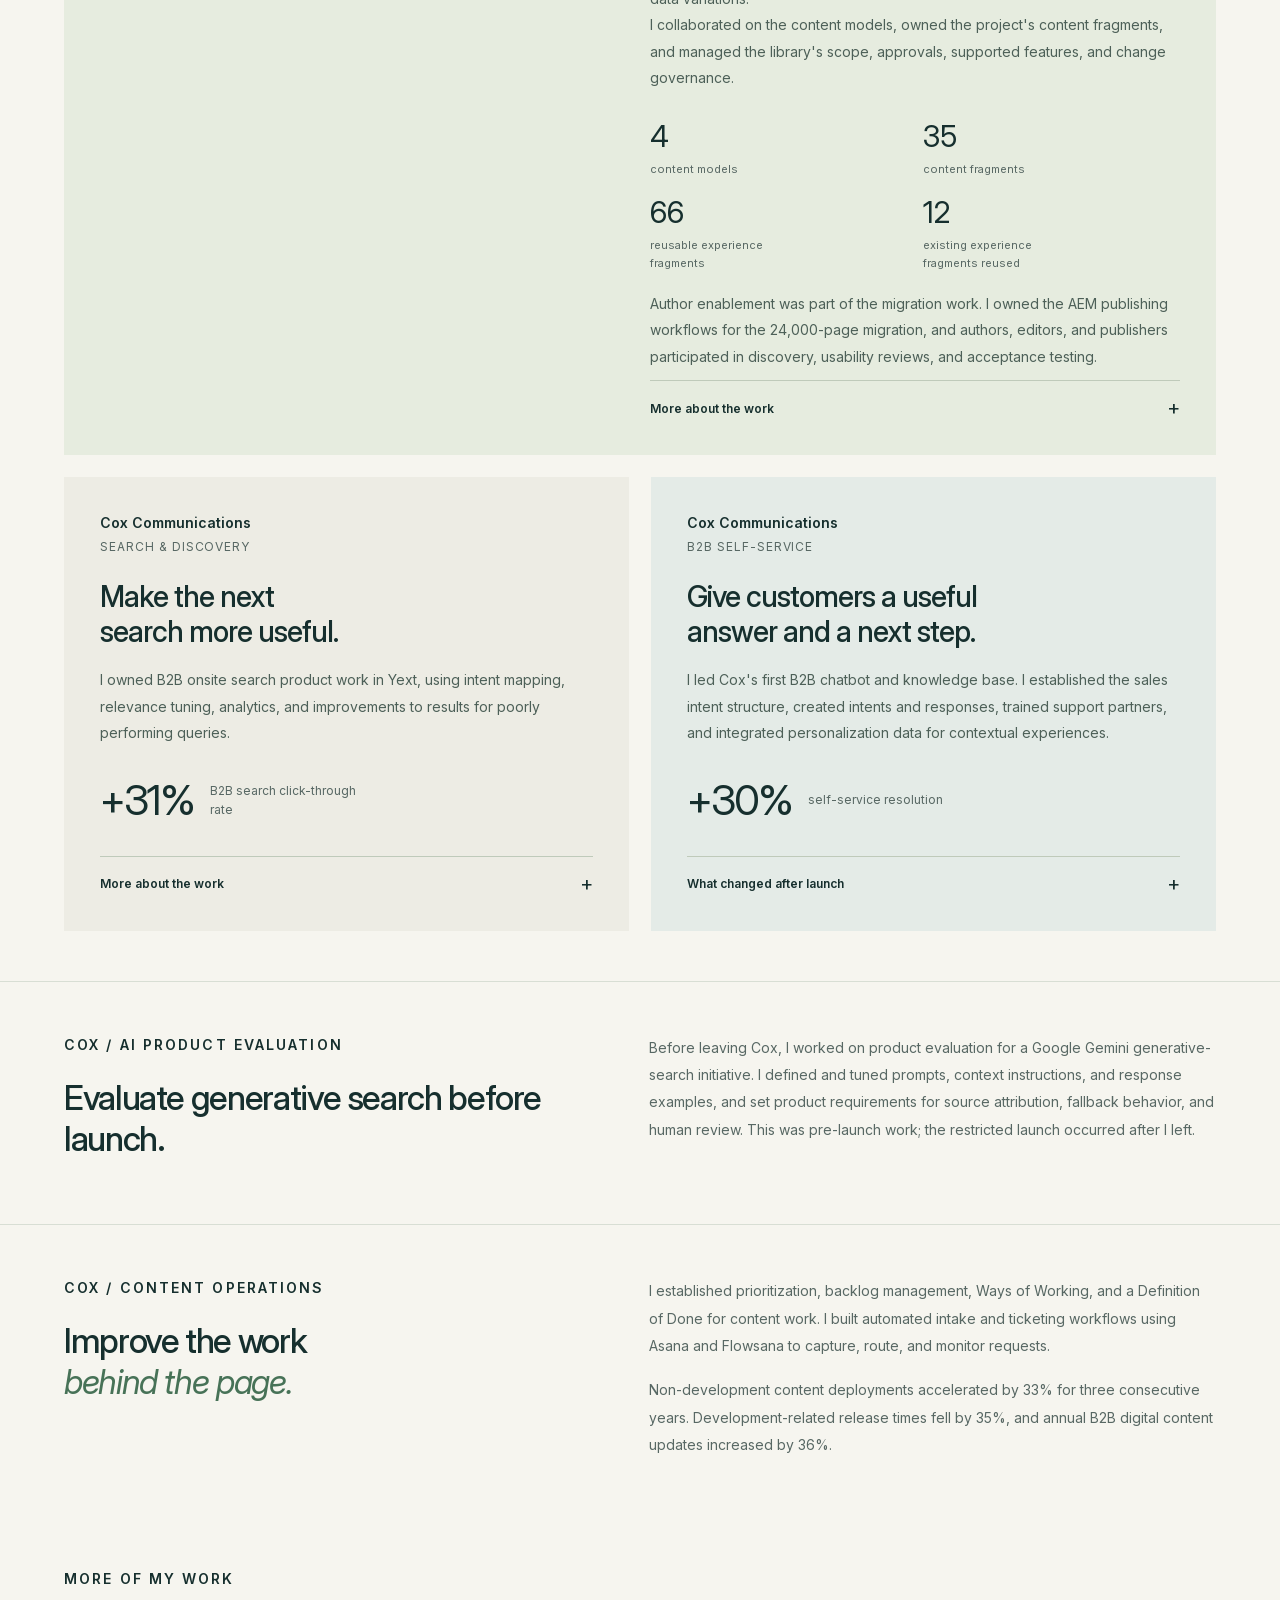
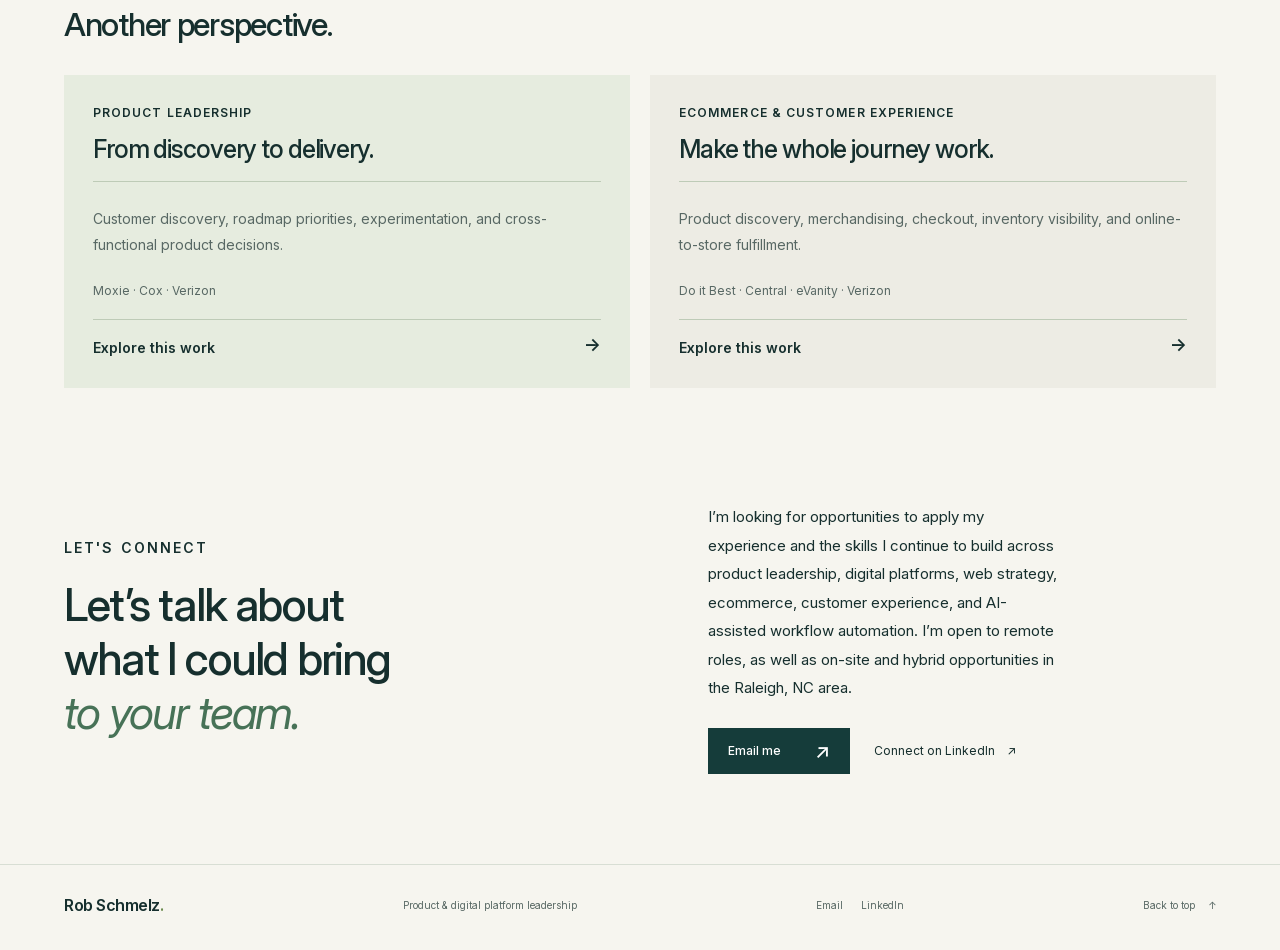
==== commit a8839626: "Update contact sections to emphasize team contribution" ====
--- a/digital-platforms.html
+++ b/digital-platforms.html
@@ -14,4 +14,4 @@
 <body><a class="skip-link" href="#main">Skip to content</a><header class="site-header"><a class="wordmark" href="./index.html" aria-label="Rob Schmelz, home"><span class="monogram" aria-hidden="true">rs<span>.</span></span><span>Rob Schmelz</span></a><button class="menu-button" aria-expanded="false" aria-controls="navigation" hidden>Menu <span aria-hidden="true">+</span></button><nav id="navigation" aria-label="Main navigation"><a href="./product-leadership.html">Product leadership</a><a href="./digital-platforms.html" aria-current="page">Platforms &amp; web</a><a href="./ecommerce-customer-experience.html">Ecommerce &amp; CX</a><a href="#contact">Contact <span aria-hidden="true">↗</span></a></nav></header><main id="main"><section class="detail-hero section-shell" id="top" aria-labelledby="page-title"><div><a class="breadcrumb" href="./index.html">← All experience</a><p class="eyebrow">Digital platforms &amp; web strategy</p><h1 id="page-title">Make the platform needs clear.<br><em>Make the content reusable.</em></h1><p class="detail-intro">I translate content and platform needs into requirements for data structures, system behavior, and publishing workflows. My work includes field mappings, schema requirements, personalization rules, and the operating details that let teams maintain the experience after launch.</p><a class="text-link" href="#work">Explore selected work <span aria-hidden="true">↓</span></a></div><aside class="focus-panel" aria-label="Work covered on this page"><p class="eyebrow">A closer look</p><ol><li><svg class="section-check" viewBox="0 0 24 24" width="18" height="18" aria-hidden="true" focusable="false"><path d="M16.5 3.7a9 9 0 1 0 4 5.8" fill="none" stroke="currentColor" stroke-width="1.8" stroke-linecap="round"/><path d="m6.5 12.5 3.9 3.5L21 4" fill="none" stroke="currentColor" stroke-width="3" stroke-linecap="round" stroke-linejoin="round"/></svg><div><h2>Structure</h2><p>Define content relationships, field mappings, and schema requirements.</p></div></li><li><svg class="section-check" viewBox="0 0 24 24" width="18" height="18" aria-hidden="true" focusable="false"><path d="M16.5 3.7a9 9 0 1 0 4 5.8" fill="none" stroke="currentColor" stroke-width="1.8" stroke-linecap="round"/><path d="m6.5 12.5 3.9 3.5L21 4" fill="none" stroke="currentColor" stroke-width="3" stroke-linecap="round" stroke-linejoin="round"/></svg><div><h2>Specify</h2><p>Make data rules and expected platform behavior clear.</p></div></li><li><svg class="section-check" viewBox="0 0 24 24" width="18" height="18" aria-hidden="true" focusable="false"><path d="M16.5 3.7a9 9 0 1 0 4 5.8" fill="none" stroke="currentColor" stroke-width="1.8" stroke-linecap="round"/><path d="m6.5 12.5 3.9 3.5L21 4" fill="none" stroke="currentColor" stroke-width="3" stroke-linecap="round" stroke-linejoin="round"/></svg><div><h2>Operate</h2><p>Account for author workflows, approvals, and publishing governance.</p></div></li></ol></aside></section><section class="impact-highlights section-shell" id="impact" aria-labelledby="impact-title"><div class="impact-heading"><h2 class="eyebrow" id="impact-title">Impact highlights across Digital Platforms &amp; Web Strategy</h2></div><ol class="impact-grid"><li class="impact-card"><h3><strong>≈$1M</strong><span>in annual vendor cost eliminated</span></h3><p class="impact-description">Migrated 24,000 localized pages to AEM, with reusable content structures and publishing governance.</p><p class="impact-employer">Cox</p></li><li class="impact-card"><h3><strong>25.1%</strong><span>higher conversion</span></h3><p class="impact-description">Connected analytics, ERP, PIM, and advertising data in automation that improved commerce performance.</p><p class="impact-employer">Central Restaurant Products</p></li><li class="impact-card"><h3><strong>12%</strong><span>higher online bill success</span></h3><p class="impact-description">Took billing-and-payments discovery through requirements, approved designs, and released solutions. NPS also improved by five points.</p><p class="impact-employer">Moxie / Verizon</p></li><li class="impact-card"><h3><strong>14%</strong><span>more search clicks</span></h3><p class="impact-description">Improved residential support-content discovery through Yext enrichment across the top 250 search phrases.</p><p class="impact-employer">Cox</p></li></ol></section><section class="section-shell detail-work" id="work" aria-labelledby="work-title"><div class="section-heading"><div><p class="eyebrow">Selected work</p><h2 id="work-title">From platform structure<br>to <em>everyday use.</em></h2></div><p>Work at Cox connecting the content customers see with the platforms and workflows teams use to maintain it.</p></div><article class="case case-featured">
         <div class="case-overview"><div class="case-meta"><span>Cox Communications</span><span>Platform modernization</span></div><h3>Give localized content<br>a better foundation.</h3><p>I led the migration of approximately 24,000 localized pages from Yext to Adobe Experience Manager, bringing content, data, and publishing requirements into a reusable structure.</p><div class="case-outcome"><strong>≈$1M</strong><span>in annual vendor cost eliminated</span></div></div>
         <div class="case-story"><p class="eyebrow">What I owned</p><h4>The product decisions that make reuse possible.</h4><p>The source data included duplicate or potentially conflicting information. Moving it into reusable content structures required decisions about how the data should fit together.</p><p>I decided how the source data should map into the new content structures, considering recommendations from systems integration developers. I defined field mappings and schema requirements, cleansed migration data, and recreated personalization rules for the new experience. Those decisions made content creation and management more repeatable and reduced inconsistent data variations.</p><p>I collaborated on the content models, owned the project's content fragments, and managed the library's scope, approvals, supported features, and change governance.</p><div class="library-counts library-counts-fragments"><div><strong>4</strong><span>content models</span></div><div><strong>35</strong><span>content fragments</span></div><div><strong>66</strong><span>reusable experience fragments</span></div><div><strong>12</strong><span>existing experience fragments reused</span></div></div><p>Author enablement was part of the migration work. I owned the AEM publishing workflows for the 24,000-page migration, and authors, editors, and publishers participated in discovery, usability reviews, and acceptance testing.</p><details><summary>More about the work <span aria-hidden="true">+</span></summary><div class="detail-copy"><p>I created a SQL database to ingest and normalize Yext Knowledge Graph data. That gave the team a repeatable source for AEM content structures.</p><p>I co-defined the AEM structures with technical partners, wrote user stories and acceptance criteria, and coordinated phased releases designed to protect revenue continuity.</p><p>As I standardized visualization, documentation, and delivery workflows using Figma and FigJam, the projected delivery timeline fell from approximately two years to one.</p></div></details></div>
-      </article><div class="case-pair"><article class="case case-search"><div class="case-meta"><span>Cox Communications</span><span>Search &amp; discovery</span></div><h3>Make the next<br>search more useful.</h3><p>I owned B2B onsite search product work in Yext, using intent mapping, relevance tuning, analytics, and improvements to results for poorly performing queries.</p><div class="case-outcome"><strong>+31%</strong><span>B2B search click-through rate</span></div><details><summary>More about the work <span aria-hidden="true">+</span></summary><div class="detail-copy"><p>In a separate residential search initiative, I identified high-volume phrases that weren't surfacing the right support content. I updated daily Yext ingestion rules to add supplemental search terms to a newly indexed field.</p><p>I expanded the rules to cover the top 250 search phrases, increasing residential search clicks by 14%.</p></div></details></article><article class="case case-fulfillment"><div class="case-meta"><span>Cox Communications</span><span>B2B self-service</span></div><h3>Give customers a useful<br>answer and a next step.</h3><p>I led Cox's first B2B chatbot and knowledge base. I established the sales intent structure, created intents and responses, trained support partners, and integrated personalization data for contextual experiences.</p><div class="case-outcome"><strong>+30%</strong><span>self-service resolution</span></div><details><summary>What changed after launch <span aria-hidden="true">+</span></summary><div class="detail-copy"><p>The B2B chatbot diverted 25% of support inquiries. I used post-launch feedback to reprioritize escalation paths and improve responses about service pricing and availability.</p><p>In a separate residential chatbot initiative, I led the vendor migration from Creative Virtual to LogMeIn / Nanorep. That work increased engagement by 12% and reduced support demand by 22%.</p></div></details></article></div></section><section class="section-shell narrative-section" aria-labelledby="ai-evaluation"><div><p class="eyebrow">Cox / AI product evaluation</p><h2 id="ai-evaluation">Evaluate generative search before launch.</h2></div><div class="narrative-copy"><p>Before leaving Cox, I worked on product evaluation for a Google Gemini generative-search initiative. I defined and tuned prompts, context instructions, and response examples, and set product requirements for source attribution, fallback behavior, and human review. This was pre-launch work; the restricted launch occurred after I left.</p></div></section><section class="section-shell narrative-section" aria-labelledby="operations-title"><div><p class="eyebrow">Cox / Content operations</p><h2 id="operations-title">Improve the work<br><em>behind the page.</em></h2></div><div class="narrative-copy"><p>I established prioritization, backlog management, Ways of Working, and a Definition of Done for content work. I built automated intake and ticketing workflows using Asana and Flowsana to capture, route, and monitor requests.</p><p>Non-development content deployments accelerated by 33% for three consecutive years. Development-related release times fell by 35%, and annual B2B digital content updates increased by 36%.</p></div></section><section class="section-shell related-section" aria-labelledby="related-title"><p class="eyebrow">More of my work</p><h2 id="related-title">Another perspective.</h2><div class="area-grid related-grid"><article class="area-card"><div class="area-header"><div><p class="eyebrow">Product leadership</p><h3>From discovery to delivery.</h3></div></div><p class="area-description">Customer discovery, roadmap priorities, experimentation, and cross-functional product decisions.</p><span class="area-employers">Moxie · Cox · Verizon</span><a class="area-link" href="./product-leadership.html">Explore this work <span aria-hidden="true">→</span></a></article><article class="area-card"><div class="area-header"><div><p class="eyebrow">Ecommerce &amp; customer experience</p><h3>Make the whole journey work.</h3></div></div><p class="area-description">Product discovery, merchandising, checkout, inventory visibility, and online-to-store fulfillment.</p><span class="area-employers">Do it Best · Central · eVanity · Verizon</span><a class="area-link" href="./ecommerce-customer-experience.html">Explore this work <span aria-hidden="true">→</span></a></article></div></section><section class="contact-section section-shell" id="contact" aria-labelledby="contact-title"><div><p class="eyebrow">Let's connect</p><h2 id="contact-title">Let's talk about<br><em>your team.</em></h2></div><div class="contact-copy"><p>I'm exploring product leadership opportunities across digital platforms, web strategy, ecommerce, and customer experience for remote roles as well as on-site and hybrid in the Raleigh, NC area. Let’s talk about how my experience could help your team move forward.</p><div class="contact-links"><a class="button button-dark" href="mailto:rob.schmelz+portfolio@gmail.com">Email me <span aria-hidden="true">↗</span></a><a class="text-link" href="https://www.linkedin.com/in/robschmelz/" target="_blank" rel="noopener noreferrer">Connect on LinkedIn <span aria-hidden="true">↗</span></a></div></div></section></main><footer class="site-footer section-shell"><a class="footer-name" href="#top">Rob Schmelz<span aria-hidden="true">.</span></a><p>Product &amp; digital platform leadership</p><div class="footer-links"><a href="mailto:rob.schmelz+portfolio@gmail.com">Email</a><a href="https://www.linkedin.com/in/robschmelz/" target="_blank" rel="noopener noreferrer">LinkedIn</a></div><a href="#top">Back to top <span aria-hidden="true">↑</span></a></footer></body></html>
+      </article><div class="case-pair"><article class="case case-search"><div class="case-meta"><span>Cox Communications</span><span>Search &amp; discovery</span></div><h3>Make the next<br>search more useful.</h3><p>I owned B2B onsite search product work in Yext, using intent mapping, relevance tuning, analytics, and improvements to results for poorly performing queries.</p><div class="case-outcome"><strong>+31%</strong><span>B2B search click-through rate</span></div><details><summary>More about the work <span aria-hidden="true">+</span></summary><div class="detail-copy"><p>In a separate residential search initiative, I identified high-volume phrases that weren't surfacing the right support content. I updated daily Yext ingestion rules to add supplemental search terms to a newly indexed field.</p><p>I expanded the rules to cover the top 250 search phrases, increasing residential search clicks by 14%.</p></div></details></article><article class="case case-fulfillment"><div class="case-meta"><span>Cox Communications</span><span>B2B self-service</span></div><h3>Give customers a useful<br>answer and a next step.</h3><p>I led Cox's first B2B chatbot and knowledge base. I established the sales intent structure, created intents and responses, trained support partners, and integrated personalization data for contextual experiences.</p><div class="case-outcome"><strong>+30%</strong><span>self-service resolution</span></div><details><summary>What changed after launch <span aria-hidden="true">+</span></summary><div class="detail-copy"><p>The B2B chatbot diverted 25% of support inquiries. I used post-launch feedback to reprioritize escalation paths and improve responses about service pricing and availability.</p><p>In a separate residential chatbot initiative, I led the vendor migration from Creative Virtual to LogMeIn / Nanorep. That work increased engagement by 12% and reduced support demand by 22%.</p></div></details></article></div></section><section class="section-shell narrative-section" aria-labelledby="ai-evaluation"><div><p class="eyebrow">Cox / AI product evaluation</p><h2 id="ai-evaluation">Evaluate generative search before launch.</h2></div><div class="narrative-copy"><p>Before leaving Cox, I worked on product evaluation for a Google Gemini generative-search initiative. I defined and tuned prompts, context instructions, and response examples, and set product requirements for source attribution, fallback behavior, and human review. This was pre-launch work; the restricted launch occurred after I left.</p></div></section><section class="section-shell narrative-section" aria-labelledby="operations-title"><div><p class="eyebrow">Cox / Content operations</p><h2 id="operations-title">Improve the work<br><em>behind the page.</em></h2></div><div class="narrative-copy"><p>I established prioritization, backlog management, Ways of Working, and a Definition of Done for content work. I built automated intake and ticketing workflows using Asana and Flowsana to capture, route, and monitor requests.</p><p>Non-development content deployments accelerated by 33% for three consecutive years. Development-related release times fell by 35%, and annual B2B digital content updates increased by 36%.</p></div></section><section class="section-shell related-section" aria-labelledby="related-title"><p class="eyebrow">More of my work</p><h2 id="related-title">Another perspective.</h2><div class="area-grid related-grid"><article class="area-card"><div class="area-header"><div><p class="eyebrow">Product leadership</p><h3>From discovery to delivery.</h3></div></div><p class="area-description">Customer discovery, roadmap priorities, experimentation, and cross-functional product decisions.</p><span class="area-employers">Moxie · Cox · Verizon</span><a class="area-link" href="./product-leadership.html">Explore this work <span aria-hidden="true">→</span></a></article><article class="area-card"><div class="area-header"><div><p class="eyebrow">Ecommerce &amp; customer experience</p><h3>Make the whole journey work.</h3></div></div><p class="area-description">Product discovery, merchandising, checkout, inventory visibility, and online-to-store fulfillment.</p><span class="area-employers">Do it Best · Central · eVanity · Verizon</span><a class="area-link" href="./ecommerce-customer-experience.html">Explore this work <span aria-hidden="true">→</span></a></article></div></section><section class="contact-section section-shell" id="contact" aria-labelledby="contact-title"><div><p class="eyebrow">Let's connect</p><h2 id="contact-title">Let’s talk about<br>what I could bring<br><em>to your team.</em></h2></div><div class="contact-copy"><p>I’m looking for opportunities to apply my experience and the skills I continue to build across product leadership, digital platforms, web strategy, ecommerce, customer experience, and AI-assisted workflow automation. I’m open to remote roles, as well as on-site and hybrid opportunities in the Raleigh, NC area.</p><div class="contact-links"><a class="button button-dark" href="mailto:rob.schmelz+portfolio@gmail.com">Email me <span aria-hidden="true">↗</span></a><a class="text-link" href="https://www.linkedin.com/in/robschmelz/" target="_blank" rel="noopener noreferrer">Connect on LinkedIn <span aria-hidden="true">↗</span></a></div></div></section></main><footer class="site-footer section-shell"><a class="footer-name" href="#top">Rob Schmelz<span aria-hidden="true">.</span></a><p>Product &amp; digital platform leadership</p><div class="footer-links"><a href="mailto:rob.schmelz+portfolio@gmail.com">Email</a><a href="https://www.linkedin.com/in/robschmelz/" target="_blank" rel="noopener noreferrer">LinkedIn</a></div><a href="#top">Back to top <span aria-hidden="true">↑</span></a></footer></body></html>
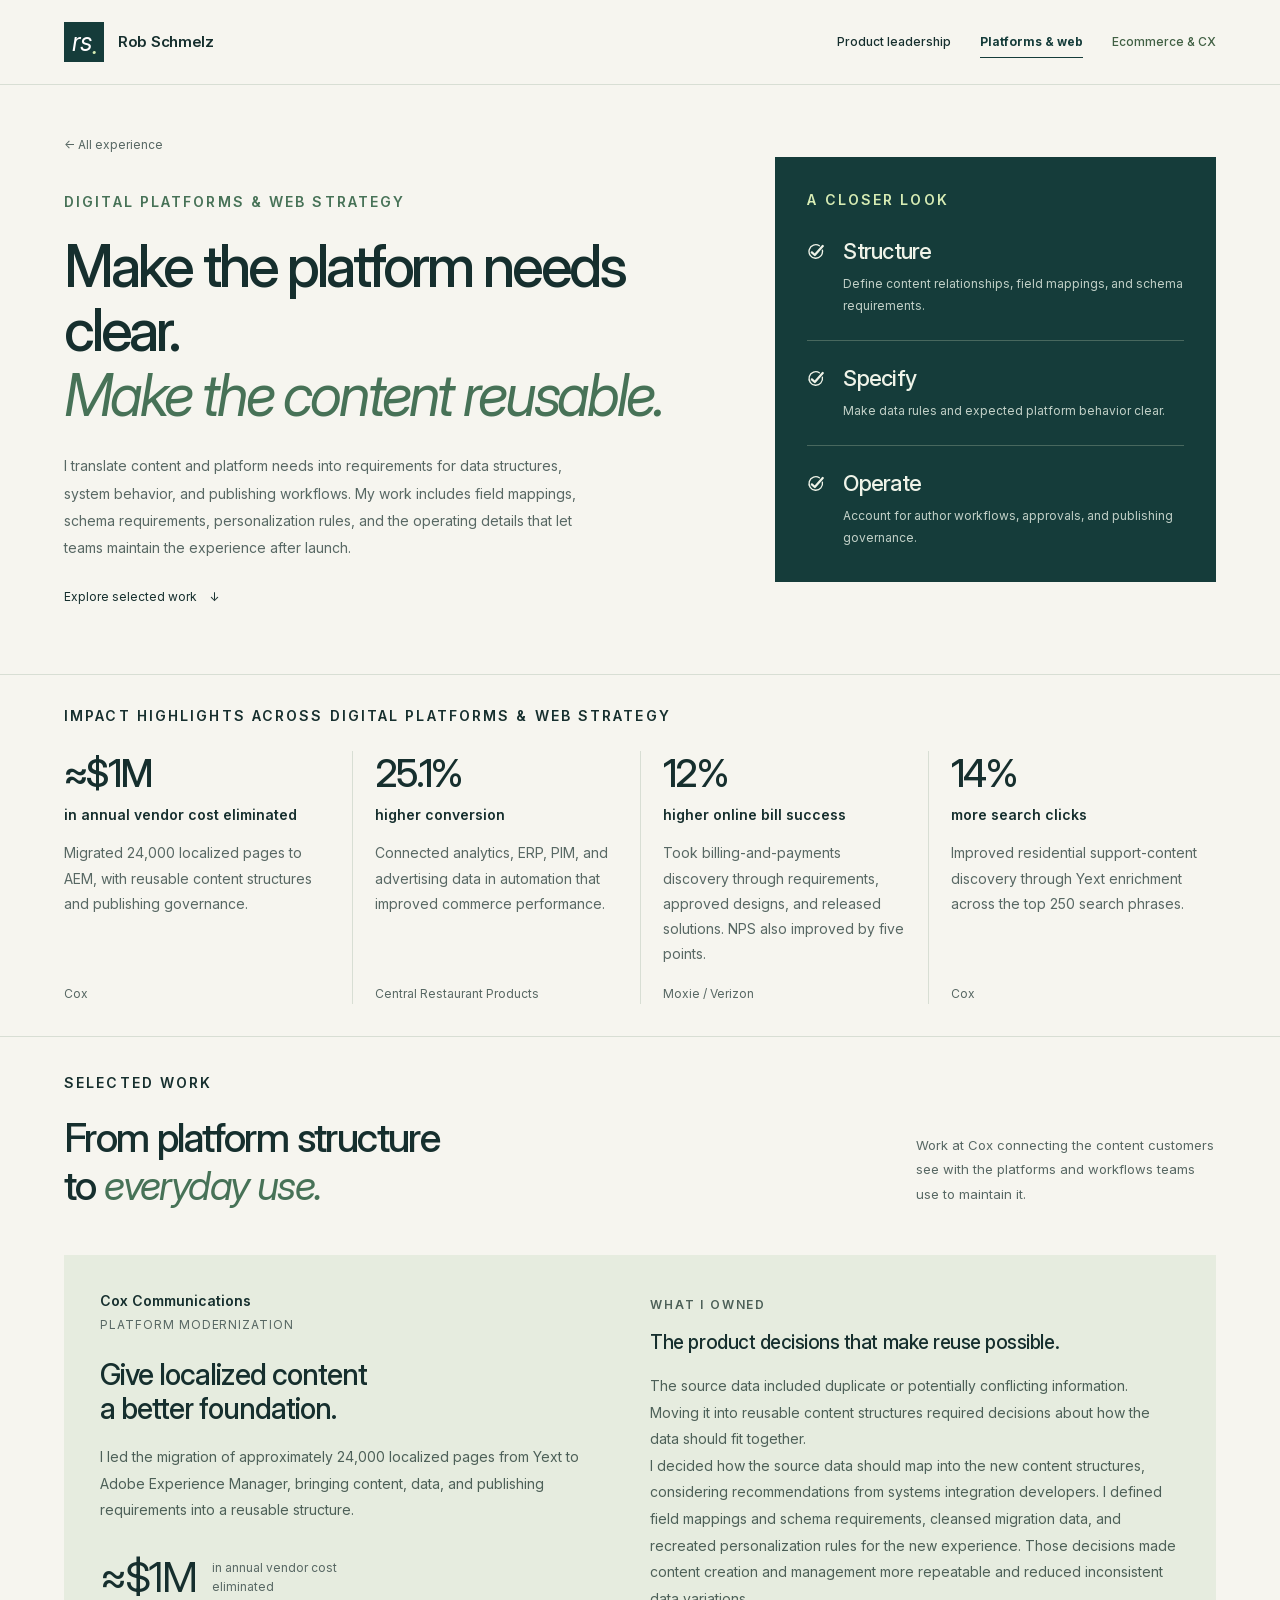
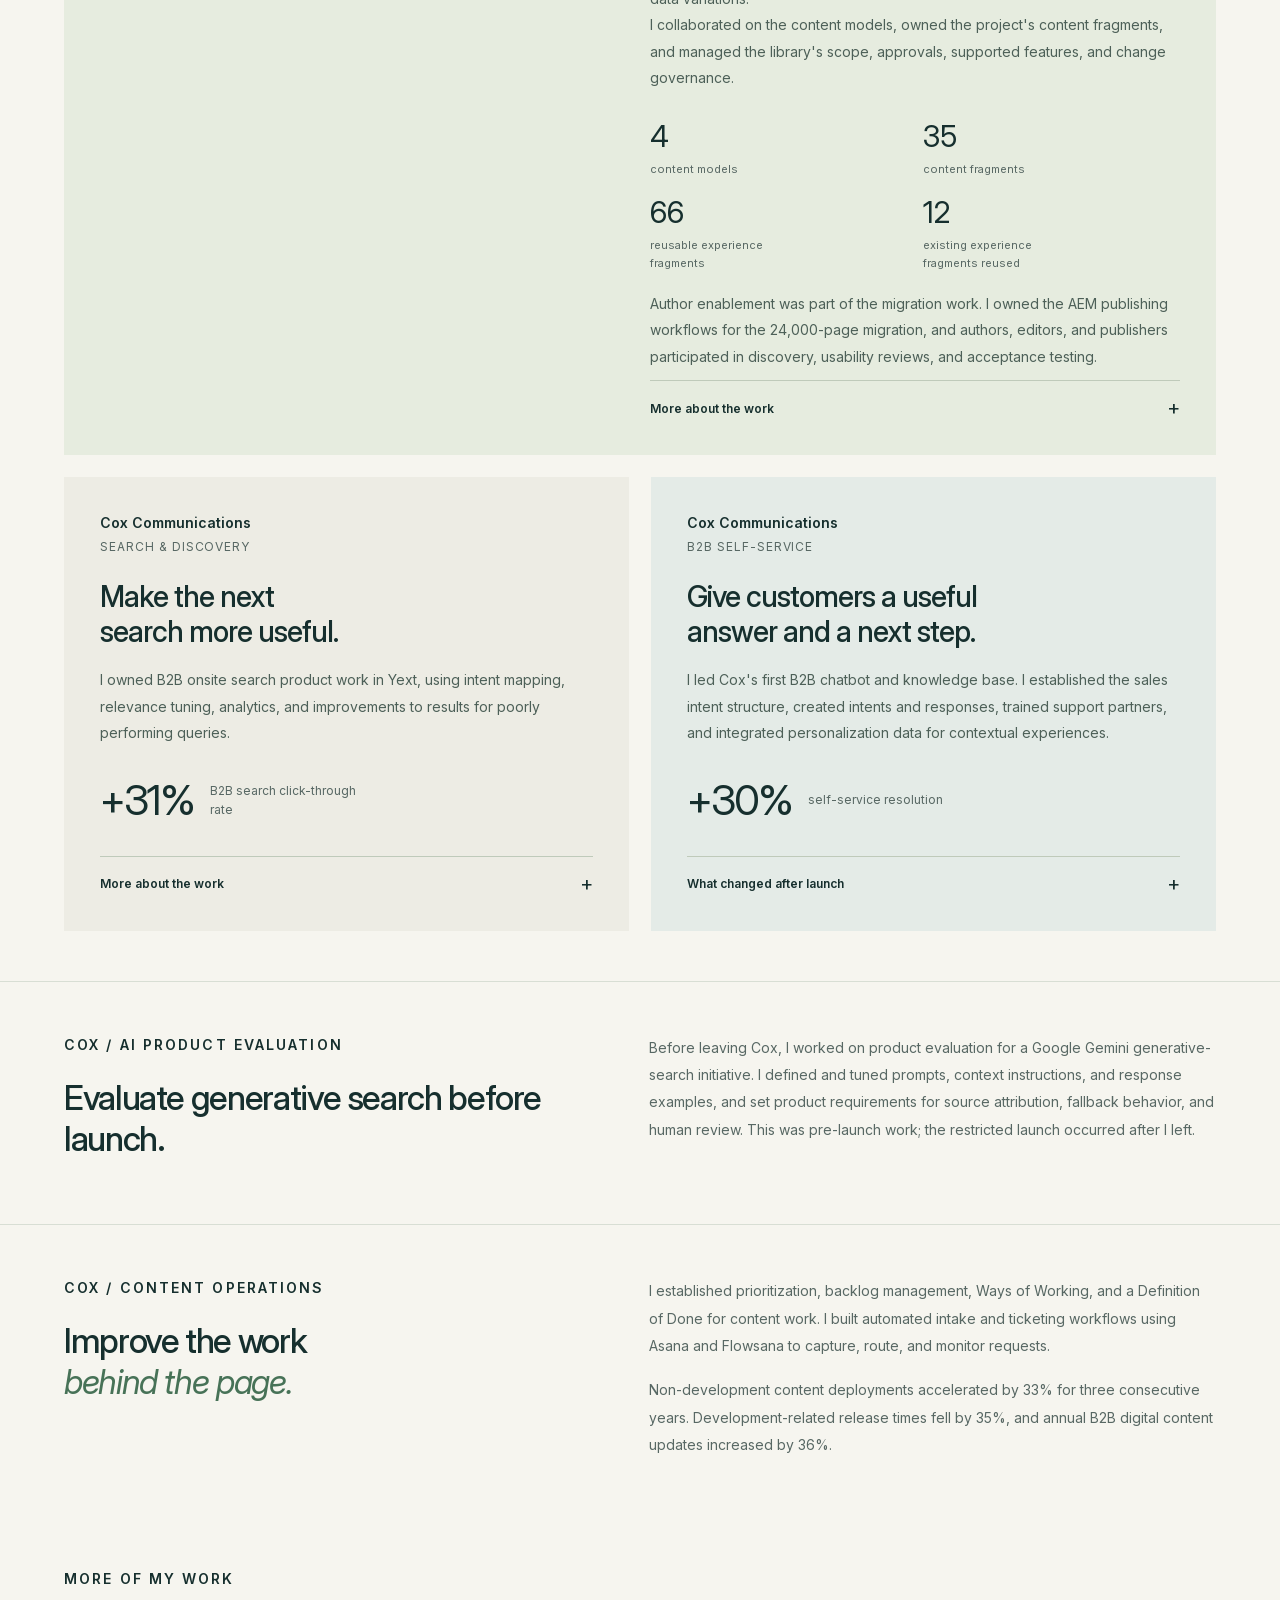
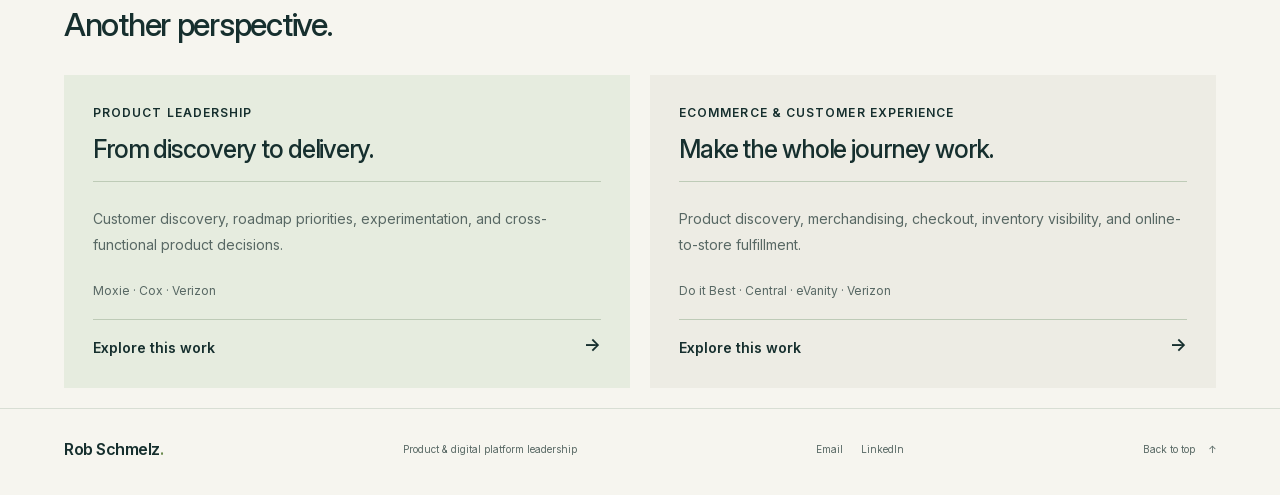
==== commit d430e37e: "Reframe portfolio and feature wireless industry firsts" ====
--- a/digital-platforms.html
+++ b/digital-platforms.html
@@ -1,5 +1,5 @@
 <!doctype html>
-<html lang="en"><head><meta charset="utf-8"><meta name="viewport" content="width=device-width, initial-scale=1"><meta name="theme-color" content="#153c3a"><meta name="description" content="Explore Rob Schmelz’s work in AEM modernization, author enablement, publishing governance, onsite search, self-service, and pre-launch AI product evaluation."><meta name="robots" content="index, follow"><link rel="canonical" href="https://rs-mandalorian.github.io/portfolio/digital-platforms.html"><meta property="og:title" content="Digital Platforms, CMS &amp; Author Enablement | Rob Schmelz"><meta property="og:description" content="Explore Rob Schmelz’s work in AEM modernization, author enablement, publishing governance, onsite search, self-service, and pre-launch AI product evaluation."><meta property="og:type" content="website"><meta property="og:url" content="https://rs-mandalorian.github.io/portfolio/digital-platforms.html"><title>Digital Platforms, CMS &amp; Author Enablement | Rob Schmelz</title><link rel="icon" href="./mark.svg" type="image/svg+xml"><link rel="stylesheet" href="./styles.css?v=section-checkmarks-v14"><script src="./app.js" defer></script></head>
+<html lang="en"><head><meta charset="utf-8"><meta name="viewport" content="width=device-width, initial-scale=1"><meta name="theme-color" content="#153c3a"><meta name="description" content="Explore Rob Schmelz’s work in AEM modernization, author enablement, publishing governance, onsite search, self-service, and pre-launch AI product evaluation."><meta name="robots" content="index, follow"><link rel="canonical" href="https://rs-mandalorian.github.io/portfolio/digital-platforms.html"><meta property="og:title" content="Digital Platforms, CMS &amp; Author Enablement | Rob Schmelz"><meta property="og:description" content="Explore Rob Schmelz’s work in AEM modernization, author enablement, publishing governance, onsite search, self-service, and pre-launch AI product evaluation."><meta property="og:type" content="website"><meta property="og:url" content="https://rs-mandalorian.github.io/portfolio/digital-platforms.html"><title>Digital Platforms, CMS &amp; Author Enablement | Rob Schmelz</title><link rel="icon" href="./mark.svg" type="image/svg+xml"><link rel="stylesheet" href="./styles.css?v=portfolio-history-20261109"><script src="./app.js" defer></script></head>
 
 <!-- Google tag (gtag.js) -->
 <script async src="https://www.googletagmanager.com/gtag/js?id=G-S5VYJTQXDG"></script>
@@ -11,7 +11,7 @@
   gtag('config', 'G-S5VYJTQXDG');
 </script>
 
-<body><a class="skip-link" href="#main">Skip to content</a><header class="site-header"><a class="wordmark" href="./index.html" aria-label="Rob Schmelz, home"><span class="monogram" aria-hidden="true">rs<span>.</span></span><span>Rob Schmelz</span></a><button class="menu-button" aria-expanded="false" aria-controls="navigation" hidden>Menu <span aria-hidden="true">+</span></button><nav id="navigation" aria-label="Main navigation"><a href="./product-leadership.html">Product leadership</a><a href="./digital-platforms.html" aria-current="page">Platforms &amp; web</a><a href="./ecommerce-customer-experience.html">Ecommerce &amp; CX</a><a href="#contact">Contact <span aria-hidden="true">↗</span></a></nav></header><main id="main"><section class="detail-hero section-shell" id="top" aria-labelledby="page-title"><div><a class="breadcrumb" href="./index.html">← All experience</a><p class="eyebrow">Digital platforms &amp; web strategy</p><h1 id="page-title">Make the platform needs clear.<br><em>Make the content reusable.</em></h1><p class="detail-intro">I translate content and platform needs into requirements for data structures, system behavior, and publishing workflows. My work includes field mappings, schema requirements, personalization rules, and the operating details that let teams maintain the experience after launch.</p><a class="text-link" href="#work">Explore selected work <span aria-hidden="true">↓</span></a></div><aside class="focus-panel" aria-label="Work covered on this page"><p class="eyebrow">A closer look</p><ol><li><svg class="section-check" viewBox="0 0 24 24" width="18" height="18" aria-hidden="true" focusable="false"><path d="M16.5 3.7a9 9 0 1 0 4 5.8" fill="none" stroke="currentColor" stroke-width="1.8" stroke-linecap="round"/><path d="m6.5 12.5 3.9 3.5L21 4" fill="none" stroke="currentColor" stroke-width="3" stroke-linecap="round" stroke-linejoin="round"/></svg><div><h2>Structure</h2><p>Define content relationships, field mappings, and schema requirements.</p></div></li><li><svg class="section-check" viewBox="0 0 24 24" width="18" height="18" aria-hidden="true" focusable="false"><path d="M16.5 3.7a9 9 0 1 0 4 5.8" fill="none" stroke="currentColor" stroke-width="1.8" stroke-linecap="round"/><path d="m6.5 12.5 3.9 3.5L21 4" fill="none" stroke="currentColor" stroke-width="3" stroke-linecap="round" stroke-linejoin="round"/></svg><div><h2>Specify</h2><p>Make data rules and expected platform behavior clear.</p></div></li><li><svg class="section-check" viewBox="0 0 24 24" width="18" height="18" aria-hidden="true" focusable="false"><path d="M16.5 3.7a9 9 0 1 0 4 5.8" fill="none" stroke="currentColor" stroke-width="1.8" stroke-linecap="round"/><path d="m6.5 12.5 3.9 3.5L21 4" fill="none" stroke="currentColor" stroke-width="3" stroke-linecap="round" stroke-linejoin="round"/></svg><div><h2>Operate</h2><p>Account for author workflows, approvals, and publishing governance.</p></div></li></ol></aside></section><section class="impact-highlights section-shell" id="impact" aria-labelledby="impact-title"><div class="impact-heading"><h2 class="eyebrow" id="impact-title">Impact highlights across Digital Platforms &amp; Web Strategy</h2></div><ol class="impact-grid"><li class="impact-card"><h3><strong>≈$1M</strong><span>in annual vendor cost eliminated</span></h3><p class="impact-description">Migrated 24,000 localized pages to AEM, with reusable content structures and publishing governance.</p><p class="impact-employer">Cox</p></li><li class="impact-card"><h3><strong>25.1%</strong><span>higher conversion</span></h3><p class="impact-description">Connected analytics, ERP, PIM, and advertising data in automation that improved commerce performance.</p><p class="impact-employer">Central Restaurant Products</p></li><li class="impact-card"><h3><strong>12%</strong><span>higher online bill success</span></h3><p class="impact-description">Took billing-and-payments discovery through requirements, approved designs, and released solutions. NPS also improved by five points.</p><p class="impact-employer">Moxie / Verizon</p></li><li class="impact-card"><h3><strong>14%</strong><span>more search clicks</span></h3><p class="impact-description">Improved residential support-content discovery through Yext enrichment across the top 250 search phrases.</p><p class="impact-employer">Cox</p></li></ol></section><section class="section-shell detail-work" id="work" aria-labelledby="work-title"><div class="section-heading"><div><p class="eyebrow">Selected work</p><h2 id="work-title">From platform structure<br>to <em>everyday use.</em></h2></div><p>Work at Cox connecting the content customers see with the platforms and workflows teams use to maintain it.</p></div><article class="case case-featured">
+<body><a class="skip-link" href="#main">Skip to content</a><header class="site-header"><a class="wordmark" href="./index.html" aria-label="Rob Schmelz, home"><span class="monogram" aria-hidden="true">rs<span>.</span></span><span>Rob Schmelz</span></a><button class="menu-button" aria-expanded="false" aria-controls="navigation" hidden>Menu <span aria-hidden="true">+</span></button><nav id="navigation" aria-label="Main navigation"><a href="./product-leadership.html">Product leadership</a><a href="./digital-platforms.html" aria-current="page">Platforms &amp; web</a><a href="./ecommerce-customer-experience.html">Ecommerce &amp; CX</a></nav></header><main id="main"><section class="detail-hero section-shell" id="top" aria-labelledby="page-title"><div><a class="breadcrumb" href="./index.html">← All experience</a><p class="eyebrow">Digital platforms &amp; web strategy</p><h1 id="page-title">Make the platform needs clear.<br><em>Make the content reusable.</em></h1><p class="detail-intro">I translate content and platform needs into requirements for data structures, system behavior, and publishing workflows. My work includes field mappings, schema requirements, personalization rules, and the operating details that let teams maintain the experience after launch.</p><a class="text-link" href="#work">Explore selected work <span aria-hidden="true">↓</span></a></div><aside class="focus-panel" aria-label="Work covered on this page"><p class="eyebrow">A closer look</p><ol><li><svg class="section-check" viewBox="0 0 24 24" width="18" height="18" aria-hidden="true" focusable="false"><path d="M16.5 3.7a9 9 0 1 0 4 5.8" fill="none" stroke="currentColor" stroke-width="1.8" stroke-linecap="round"/><path d="m6.5 12.5 3.9 3.5L21 4" fill="none" stroke="currentColor" stroke-width="3" stroke-linecap="round" stroke-linejoin="round"/></svg><div><h2>Structure</h2><p>Define content relationships, field mappings, and schema requirements.</p></div></li><li><svg class="section-check" viewBox="0 0 24 24" width="18" height="18" aria-hidden="true" focusable="false"><path d="M16.5 3.7a9 9 0 1 0 4 5.8" fill="none" stroke="currentColor" stroke-width="1.8" stroke-linecap="round"/><path d="m6.5 12.5 3.9 3.5L21 4" fill="none" stroke="currentColor" stroke-width="3" stroke-linecap="round" stroke-linejoin="round"/></svg><div><h2>Specify</h2><p>Make data rules and expected platform behavior clear.</p></div></li><li><svg class="section-check" viewBox="0 0 24 24" width="18" height="18" aria-hidden="true" focusable="false"><path d="M16.5 3.7a9 9 0 1 0 4 5.8" fill="none" stroke="currentColor" stroke-width="1.8" stroke-linecap="round"/><path d="m6.5 12.5 3.9 3.5L21 4" fill="none" stroke="currentColor" stroke-width="3" stroke-linecap="round" stroke-linejoin="round"/></svg><div><h2>Operate</h2><p>Account for author workflows, approvals, and publishing governance.</p></div></li></ol></aside></section><section class="impact-highlights section-shell" id="impact" aria-labelledby="impact-title"><div class="impact-heading"><h2 class="eyebrow" id="impact-title">Impact highlights across Digital Platforms &amp; Web Strategy</h2></div><ol class="impact-grid"><li class="impact-card"><h3><strong>≈$1M</strong><span>in annual vendor cost eliminated</span></h3><p class="impact-description">Migrated 24,000 localized pages to AEM, with reusable content structures and publishing governance.</p><p class="impact-employer">Cox</p></li><li class="impact-card"><h3><strong>25.1%</strong><span>higher conversion</span></h3><p class="impact-description">Connected analytics, ERP, PIM, and advertising data in automation that improved commerce performance.</p><p class="impact-employer">Central Restaurant Products</p></li><li class="impact-card"><h3><strong>12%</strong><span>higher online bill success</span></h3><p class="impact-description">Took billing-and-payments discovery through requirements, approved designs, and released solutions. NPS also improved by five points.</p><p class="impact-employer">Moxie / Verizon</p></li><li class="impact-card"><h3><strong>14%</strong><span>more search clicks</span></h3><p class="impact-description">Improved residential support-content discovery through Yext enrichment across the top 250 search phrases.</p><p class="impact-employer">Cox</p></li></ol></section><section class="section-shell detail-work" id="work" aria-labelledby="work-title"><div class="section-heading"><div><p class="eyebrow">Selected work</p><h2 id="work-title">From platform structure<br>to <em>everyday use.</em></h2></div><p>Work at Cox connecting the content customers see with the platforms and workflows teams use to maintain it.</p></div><article class="case case-featured">
         <div class="case-overview"><div class="case-meta"><span>Cox Communications</span><span>Platform modernization</span></div><h3>Give localized content<br>a better foundation.</h3><p>I led the migration of approximately 24,000 localized pages from Yext to Adobe Experience Manager, bringing content, data, and publishing requirements into a reusable structure.</p><div class="case-outcome"><strong>≈$1M</strong><span>in annual vendor cost eliminated</span></div></div>
         <div class="case-story"><p class="eyebrow">What I owned</p><h4>The product decisions that make reuse possible.</h4><p>The source data included duplicate or potentially conflicting information. Moving it into reusable content structures required decisions about how the data should fit together.</p><p>I decided how the source data should map into the new content structures, considering recommendations from systems integration developers. I defined field mappings and schema requirements, cleansed migration data, and recreated personalization rules for the new experience. Those decisions made content creation and management more repeatable and reduced inconsistent data variations.</p><p>I collaborated on the content models, owned the project's content fragments, and managed the library's scope, approvals, supported features, and change governance.</p><div class="library-counts library-counts-fragments"><div><strong>4</strong><span>content models</span></div><div><strong>35</strong><span>content fragments</span></div><div><strong>66</strong><span>reusable experience fragments</span></div><div><strong>12</strong><span>existing experience fragments reused</span></div></div><p>Author enablement was part of the migration work. I owned the AEM publishing workflows for the 24,000-page migration, and authors, editors, and publishers participated in discovery, usability reviews, and acceptance testing.</p><details><summary>More about the work <span aria-hidden="true">+</span></summary><div class="detail-copy"><p>I created a SQL database to ingest and normalize Yext Knowledge Graph data. That gave the team a repeatable source for AEM content structures.</p><p>I co-defined the AEM structures with technical partners, wrote user stories and acceptance criteria, and coordinated phased releases designed to protect revenue continuity.</p><p>As I standardized visualization, documentation, and delivery workflows using Figma and FigJam, the projected delivery timeline fell from approximately two years to one.</p></div></details></div>
-      </article><div class="case-pair"><article class="case case-search"><div class="case-meta"><span>Cox Communications</span><span>Search &amp; discovery</span></div><h3>Make the next<br>search more useful.</h3><p>I owned B2B onsite search product work in Yext, using intent mapping, relevance tuning, analytics, and improvements to results for poorly performing queries.</p><div class="case-outcome"><strong>+31%</strong><span>B2B search click-through rate</span></div><details><summary>More about the work <span aria-hidden="true">+</span></summary><div class="detail-copy"><p>In a separate residential search initiative, I identified high-volume phrases that weren't surfacing the right support content. I updated daily Yext ingestion rules to add supplemental search terms to a newly indexed field.</p><p>I expanded the rules to cover the top 250 search phrases, increasing residential search clicks by 14%.</p></div></details></article><article class="case case-fulfillment"><div class="case-meta"><span>Cox Communications</span><span>B2B self-service</span></div><h3>Give customers a useful<br>answer and a next step.</h3><p>I led Cox's first B2B chatbot and knowledge base. I established the sales intent structure, created intents and responses, trained support partners, and integrated personalization data for contextual experiences.</p><div class="case-outcome"><strong>+30%</strong><span>self-service resolution</span></div><details><summary>What changed after launch <span aria-hidden="true">+</span></summary><div class="detail-copy"><p>The B2B chatbot diverted 25% of support inquiries. I used post-launch feedback to reprioritize escalation paths and improve responses about service pricing and availability.</p><p>In a separate residential chatbot initiative, I led the vendor migration from Creative Virtual to LogMeIn / Nanorep. That work increased engagement by 12% and reduced support demand by 22%.</p></div></details></article></div></section><section class="section-shell narrative-section" aria-labelledby="ai-evaluation"><div><p class="eyebrow">Cox / AI product evaluation</p><h2 id="ai-evaluation">Evaluate generative search before launch.</h2></div><div class="narrative-copy"><p>Before leaving Cox, I worked on product evaluation for a Google Gemini generative-search initiative. I defined and tuned prompts, context instructions, and response examples, and set product requirements for source attribution, fallback behavior, and human review. This was pre-launch work; the restricted launch occurred after I left.</p></div></section><section class="section-shell narrative-section" aria-labelledby="operations-title"><div><p class="eyebrow">Cox / Content operations</p><h2 id="operations-title">Improve the work<br><em>behind the page.</em></h2></div><div class="narrative-copy"><p>I established prioritization, backlog management, Ways of Working, and a Definition of Done for content work. I built automated intake and ticketing workflows using Asana and Flowsana to capture, route, and monitor requests.</p><p>Non-development content deployments accelerated by 33% for three consecutive years. Development-related release times fell by 35%, and annual B2B digital content updates increased by 36%.</p></div></section><section class="section-shell related-section" aria-labelledby="related-title"><p class="eyebrow">More of my work</p><h2 id="related-title">Another perspective.</h2><div class="area-grid related-grid"><article class="area-card"><div class="area-header"><div><p class="eyebrow">Product leadership</p><h3>From discovery to delivery.</h3></div></div><p class="area-description">Customer discovery, roadmap priorities, experimentation, and cross-functional product decisions.</p><span class="area-employers">Moxie · Cox · Verizon</span><a class="area-link" href="./product-leadership.html">Explore this work <span aria-hidden="true">→</span></a></article><article class="area-card"><div class="area-header"><div><p class="eyebrow">Ecommerce &amp; customer experience</p><h3>Make the whole journey work.</h3></div></div><p class="area-description">Product discovery, merchandising, checkout, inventory visibility, and online-to-store fulfillment.</p><span class="area-employers">Do it Best · Central · eVanity · Verizon</span><a class="area-link" href="./ecommerce-customer-experience.html">Explore this work <span aria-hidden="true">→</span></a></article></div></section><section class="contact-section section-shell" id="contact" aria-labelledby="contact-title"><div><p class="eyebrow">Let's connect</p><h2 id="contact-title">Let’s talk about<br>what I could bring<br><em>to your team.</em></h2></div><div class="contact-copy"><p>I’m looking for opportunities to apply my experience and the skills I continue to build across product leadership, digital platforms, web strategy, ecommerce, customer experience, and AI-assisted workflow automation. I’m open to remote roles, as well as on-site and hybrid opportunities in the Raleigh, NC area.</p><div class="contact-links"><a class="button button-dark" href="mailto:rob.schmelz+portfolio@gmail.com">Email me <span aria-hidden="true">↗</span></a><a class="text-link" href="https://www.linkedin.com/in/robschmelz/" target="_blank" rel="noopener noreferrer">Connect on LinkedIn <span aria-hidden="true">↗</span></a></div></div></section></main><footer class="site-footer section-shell"><a class="footer-name" href="#top">Rob Schmelz<span aria-hidden="true">.</span></a><p>Product &amp; digital platform leadership</p><div class="footer-links"><a href="mailto:rob.schmelz+portfolio@gmail.com">Email</a><a href="https://www.linkedin.com/in/robschmelz/" target="_blank" rel="noopener noreferrer">LinkedIn</a></div><a href="#top">Back to top <span aria-hidden="true">↑</span></a></footer></body></html>
+      </article><div class="case-pair"><article class="case case-search"><div class="case-meta"><span>Cox Communications</span><span>Search &amp; discovery</span></div><h3>Make the next<br>search more useful.</h3><p>I owned B2B onsite search product work in Yext, using intent mapping, relevance tuning, analytics, and improvements to results for poorly performing queries.</p><div class="case-outcome"><strong>+31%</strong><span>B2B search click-through rate</span></div><details><summary>More about the work <span aria-hidden="true">+</span></summary><div class="detail-copy"><p>In a separate residential search initiative, I identified high-volume phrases that weren't surfacing the right support content. I updated daily Yext ingestion rules to add supplemental search terms to a newly indexed field.</p><p>I expanded the rules to cover the top 250 search phrases, increasing residential search clicks by 14%.</p></div></details></article><article class="case case-fulfillment"><div class="case-meta"><span>Cox Communications</span><span>B2B self-service</span></div><h3>Give customers a useful<br>answer and a next step.</h3><p>I led Cox's first B2B chatbot and knowledge base. I established the sales intent structure, created intents and responses, trained support partners, and integrated personalization data for contextual experiences.</p><div class="case-outcome"><strong>+30%</strong><span>self-service resolution</span></div><details><summary>What changed after launch <span aria-hidden="true">+</span></summary><div class="detail-copy"><p>The B2B chatbot diverted 25% of support inquiries. I used post-launch feedback to reprioritize escalation paths and improve responses about service pricing and availability.</p><p>In a separate residential chatbot initiative, I led the vendor migration from Creative Virtual to LogMeIn / Nanorep. That work increased engagement by 12% and reduced support demand by 22%.</p></div></details></article></div></section><section class="section-shell narrative-section" aria-labelledby="ai-evaluation"><div><p class="eyebrow">Cox / AI product evaluation</p><h2 id="ai-evaluation">Evaluate generative search before launch.</h2></div><div class="narrative-copy"><p>Before leaving Cox, I worked on product evaluation for a Google Gemini generative-search initiative. I defined and tuned prompts, context instructions, and response examples, and set product requirements for source attribution, fallback behavior, and human review. This was pre-launch work; the restricted launch occurred after I left.</p></div></section><section class="section-shell narrative-section" aria-labelledby="operations-title"><div><p class="eyebrow">Cox / Content operations</p><h2 id="operations-title">Improve the work<br><em>behind the page.</em></h2></div><div class="narrative-copy"><p>I established prioritization, backlog management, Ways of Working, and a Definition of Done for content work. I built automated intake and ticketing workflows using Asana and Flowsana to capture, route, and monitor requests.</p><p>Non-development content deployments accelerated by 33% for three consecutive years. Development-related release times fell by 35%, and annual B2B digital content updates increased by 36%.</p></div></section><section class="section-shell related-section" aria-labelledby="related-title"><p class="eyebrow">More of my work</p><h2 id="related-title">Another perspective.</h2><div class="area-grid related-grid"><article class="area-card"><div class="area-header"><div><p class="eyebrow">Product leadership</p><h3>From discovery to delivery.</h3></div></div><p class="area-description">Customer discovery, roadmap priorities, experimentation, and cross-functional product decisions.</p><span class="area-employers">Moxie · Cox · Verizon</span><a class="area-link" href="./product-leadership.html">Explore this work <span aria-hidden="true">→</span></a></article><article class="area-card"><div class="area-header"><div><p class="eyebrow">Ecommerce &amp; customer experience</p><h3>Make the whole journey work.</h3></div></div><p class="area-description">Product discovery, merchandising, checkout, inventory visibility, and online-to-store fulfillment.</p><span class="area-employers">Do it Best · Central · eVanity · Verizon</span><a class="area-link" href="./ecommerce-customer-experience.html">Explore this work <span aria-hidden="true">→</span></a></article></div></section></main><footer class="site-footer section-shell"><a class="footer-name" href="#top">Rob Schmelz<span aria-hidden="true">.</span></a><p>Product &amp; digital platform leadership</p><div class="footer-links"><a href="mailto:rob.schmelz+portfolio@gmail.com">Email</a><a href="https://www.linkedin.com/in/robschmelz/" target="_blank" rel="noopener noreferrer">LinkedIn</a></div><a href="#top">Back to top <span aria-hidden="true">↑</span></a></footer></body></html>
--- a/styles.css
+++ b/styles.css
@@ -10,7 +10,7 @@
 .approach-section{background:var(--green);color:#eef2e7}.approach-inner{display:grid;grid-template-columns:1fr 1fr;gap:90px;padding-top:77px;padding-bottom:77px}.approach-intro .eyebrow{color:#b9d19c;margin-bottom:27px}.approach-intro h2{font-size:36px;line-height:1.26}.approach-intro em{color:var(--lime)}.approach-intro>p:last-child{font-size:14px;line-height:1.9;color:#c1d0c7;max-width:410px;margin-top:24px}.approach-steps>div{display:flex;gap:20px;border-top:1px solid #46665d;padding:21px 0}.approach-steps>div:first-child{padding-top:0;border-top:0}.approach-steps>div:last-child{padding-bottom:0}.step-number{font:italic 17px/1.5 var(--sans);color:#b6d19c}.approach-steps h3{font-size:16px;margin:1px 0 7px}.approach-steps p{font-size:14px;line-height:1.85;color:#c1d0c7}
 .experience-section .section-heading{margin-bottom:38px}.experience-row{display:grid;grid-template-columns:120px 1fr 1fr;gap:25px;border-top:1px solid var(--line);padding:27px 0}.experience-date{font-size:12px;color:var(--muted);padding-top:4px}.experience-role h3{font-size:18px;line-height:1.5;letter-spacing:-.025em}.experience-role p{font-size:14px;line-height:1.8;color:var(--muted);margin-top:5px;max-width:295px}.experience-description{font-size:14px;line-height:1.9;color:var(--muted)}.education-line{border-top:1px solid var(--line);padding-top:24px;display:flex;gap:30px;align-items:center}.education-line>span:last-child{font-size:14px}.education-line .eyebrow{font-size:14px}
 .building-section{display:grid;grid-template-columns:.8fr 1.2fr;gap:85px;padding-top:55px;padding-bottom:55px;background:#e9eade}.building-heading .eyebrow{margin-bottom:22px}.building-heading h2{font-size:38px}.building-heading em{color:#477257}.building-heading>p:last-child{font-size:14px;line-height:1.9;color:var(--muted);margin-top:23px;max-width:310px}.building-projects article+article{border-top:1px solid #c4cdbb;margin-top:26px;padding-top:26px}.project-number{font:italic 15px var(--sans);color:#65805e}.project-number span{font:9px var(--sans);letter-spacing:.06em;text-transform:uppercase;margin-left:10px}.building-projects h3{font-size:20px;line-height:1.5;margin:12px 0 10px;letter-spacing:-.025em}.building-projects p{font-size:14px;line-height:1.9;color:#4d6058}.tags{display:flex;gap:7px;flex-wrap:wrap;list-style:none;padding:0;margin:17px 0 0}.tags li{font-size:12px;border:1px solid #c4cdbb;padding:3px 9px;border-radius:2px}
-.contact-section{padding-top:95px;padding-bottom:90px;display:grid;grid-template-columns:1fr .9fr;gap:80px;align-items:center}.contact-section .eyebrow{margin-bottom:20px}.contact-section h2{font-size:45px}.contact-section em{color:#477257}.contact-copy>p:first-child{font-size:15px;line-height:1.9;max-width:350px}.contact-pending{font-size:11px;color:var(--muted);margin-top:22px;padding-top:16px;border-top:1px solid var(--line);max-width:350px}.site-footer{border-top:1px solid var(--line);display:flex;align-items:center;justify-content:space-between;gap:25px;padding-top:27px;padding-bottom:32px;font-size:10px;color:var(--muted)}.footer-name{font-size:16px;font-weight:600;letter-spacing:-.03em;color:var(--ink)}.footer-name>span{color:#6a8a4d}.site-footer>a:last-child>span{margin-left:10px}
+.contact-section{padding-top:95px;padding-bottom:90px;display:grid;grid-template-columns:1fr .9fr;gap:80px;align-items:center}.contact-section .eyebrow{margin-bottom:20px}.contact-section h2{font-size:45px}.contact-section em{color:#477257}.contact-copy>p:first-child{font-size:14px;line-height:1.9;max-width:350px}.contact-pending{font-size:11px;color:var(--muted);margin-top:22px;padding-top:16px;border-top:1px solid var(--line);max-width:350px}.site-footer{border-top:1px solid var(--line);display:flex;align-items:center;justify-content:space-between;gap:25px;padding-top:27px;padding-bottom:32px;font-size:10px;color:var(--muted)}.footer-name{font-size:16px;font-weight:600;letter-spacing:-.03em;color:var(--ink)}.footer-name>span{color:#6a8a4d}.site-footer>a:last-child>span{margin-left:10px}
 .contact-links{display:flex;align-items:center;flex-wrap:wrap;gap:24px;margin-top:25px}.footer-links{display:flex;gap:18px}.footer-links a:hover{text-decoration:underline;text-underline-offset:4px}
 nav a[aria-current=page]{color:var(--green);font-weight:700}nav a[aria-current=page]:after{width:100%}.area-grid{display:grid;grid-template-columns:repeat(3,minmax(0,1fr));gap:20px}.area-card{display:flex;flex-direction:column;align-items:flex-start;padding:29px;background:#e6ecdf;transition:background .2s,transform .2s;min-width:0}.area-card:nth-child(2){background:#edece4}.area-card:nth-child(3){background:#e4ebe7}.area-card .area-link:hover{text-decoration:underline;text-underline-offset:4px}.area-card .eyebrow{font-size:12px;letter-spacing:.09em;min-height:28px}.area-card h3{font-size:26px;line-height:1.25;letter-spacing:-.045em;margin:14px 0 17px}.area-description{font-size:14px;color:var(--muted);line-height:1.9;flex:1}.area-employers{font-size:12px;color:var(--muted);margin:22px 0 18px;line-height:1.7}.area-link{font-size:14px;font-weight:600;width:100%;display:flex;justify-content:space-between;border-top:1px solid #becbb7;padding-top:16px;gap:15px}.area-link span{font-size:18px;line-height:1}.detail-hero{display:grid;grid-template-columns:1.3fr .9fr;gap:75px;align-items:center;padding-top:45px;padding-bottom:65px}.breadcrumb{font-size:12px;color:var(--muted);display:inline-block;margin-bottom:36px}.breadcrumb:hover{text-decoration:underline;text-underline-offset:4px}.detail-hero .eyebrow{color:#477257;margin-bottom:22px}.detail-hero h1{font-size:clamp(40px,4.5vw,61px);line-height:1.12;letter-spacing:-.055em}.detail-hero h1 em{color:#477257}.detail-intro{font-size:14px;color:var(--muted);line-height:1.95;max-width:540px;margin:25px 0 21px}.focus-panel{background:var(--green);color:#eff3e8;padding:32px}.focus-panel>.eyebrow{color:var(--lime);margin:0 0 26px}.focus-panel ol{list-style:none;padding:0;margin:0}.focus-panel li{display:flex;gap:18px;padding:22px 0;border-top:1px solid #48685e}.focus-panel li:first-child{padding-top:0;border-top:0}.focus-panel li:last-child{padding-bottom:0}.focus-panel li>span{font-size:12px;color:var(--lime);padding-top:5px}.focus-panel h2{font-size:22px;line-height:1.4;letter-spacing:-.035em}.focus-panel li p{font-size:12px;color:#c1d0c7;margin-top:6px;line-height:1.9}.detail-work{padding-top:35px;padding-bottom:50px}.case-followup{margin-top:15px}.narrative-section{display:grid;grid-template-columns:1fr 1.1fr;gap:70px;border-top:1px solid var(--line);padding-top:52px;padding-bottom:65px}.narrative-section .eyebrow{margin-bottom:23px}.narrative-section h2{font-size:34px}.narrative-section h2 em{color:#477257}.narrative-copy p{font-size:14px;line-height:1.95;color:var(--muted)}.narrative-copy p+p{margin-top:17px}.narrative-copy .text-link{display:inline-block;margin-top:16px}.related-section{padding-top:45px;padding-bottom:20px}.related-section>h2{font-size:32px;margin:17px 0 30px}.related-grid{grid-template-columns:repeat(2,minmax(0,1fr))}.related-grid .area-card h3{font-size:25px}.related-grid .area-card .eyebrow{min-height:0}.fulfillment-feature{display:grid;grid-template-columns:1.2fr 1fr;gap:0 55px;background:#e4ebe7}.fulfillment-feature>.case-meta,.fulfillment-feature>h3,.fulfillment-feature>p{grid-column:1}.fulfillment-feature>p{margin-top:18px}.fulfillment-feature>.case-outcome{grid-column:2;grid-row:1/4;display:block;align-self:center;border-left:1px solid #bfcaba;padding-left:45px;margin:0}.fulfillment-feature>.case-outcome strong{font-size:68px}.fulfillment-feature>.case-outcome>span{display:block;max-width:230px;font-size:12px;margin-top:16px}.fulfillment-feature>details{grid-column:1/-1;margin-top:30px}.art-bottomline>a:hover{text-decoration:underline;text-underline-offset:4px}
 @media(max-width:1000px){.area-grid{gap:15px}.area-card{padding:24px}.area-card h3{font-size:23px}.detail-hero{gap:35px}.detail-hero h1{font-size:46px}.focus-panel{padding:26px}.narrative-section{gap:40px}.fulfillment-feature{gap:0 30px}.fulfillment-feature>.case-outcome{padding-left:30px}.fulfillment-feature>.case-outcome strong{font-size:54px}}
@@ -103,3 +103,9 @@
 @media(max-width:540px){.focus-panel .section-check{margin-top:7px;margin-bottom:0}}
 
 .platform-art .art-summary{font-size:14px;line-height:1.65;color:#c3d1c6;margin-top:14px}
+
+/* Featured wireless-industry launches */
+.firsts-heading{max-width:760px;margin-bottom:30px}.firsts-heading .eyebrow{margin-bottom:20px}.firsts-heading>p:last-child{max-width:680px;margin-top:22px;color:var(--muted);line-height:1.8}
+.firsts-grid{display:grid;grid-template-columns:repeat(2,minmax(0,1fr));gap:20px}.firsts-card h3{font-size:26px;line-height:1.25;letter-spacing:-.03em}.firsts-card .firsts-date{font-size:13px;color:var(--muted);margin-top:12px;margin-bottom:25px}.firsts-card h4{font-size:17px;line-height:1.5;margin-bottom:14px}.firsts-card>p:last-child{color:var(--muted);line-height:1.8;margin:0}.firsts-link{margin-top:26px}
+@media(max-width:700px){.firsts-grid{grid-template-columns:1fr}.firsts-heading h2{font-size:32px}.firsts-card h3{font-size:24px}}
+@media print{.firsts-card{break-inside:avoid}}
